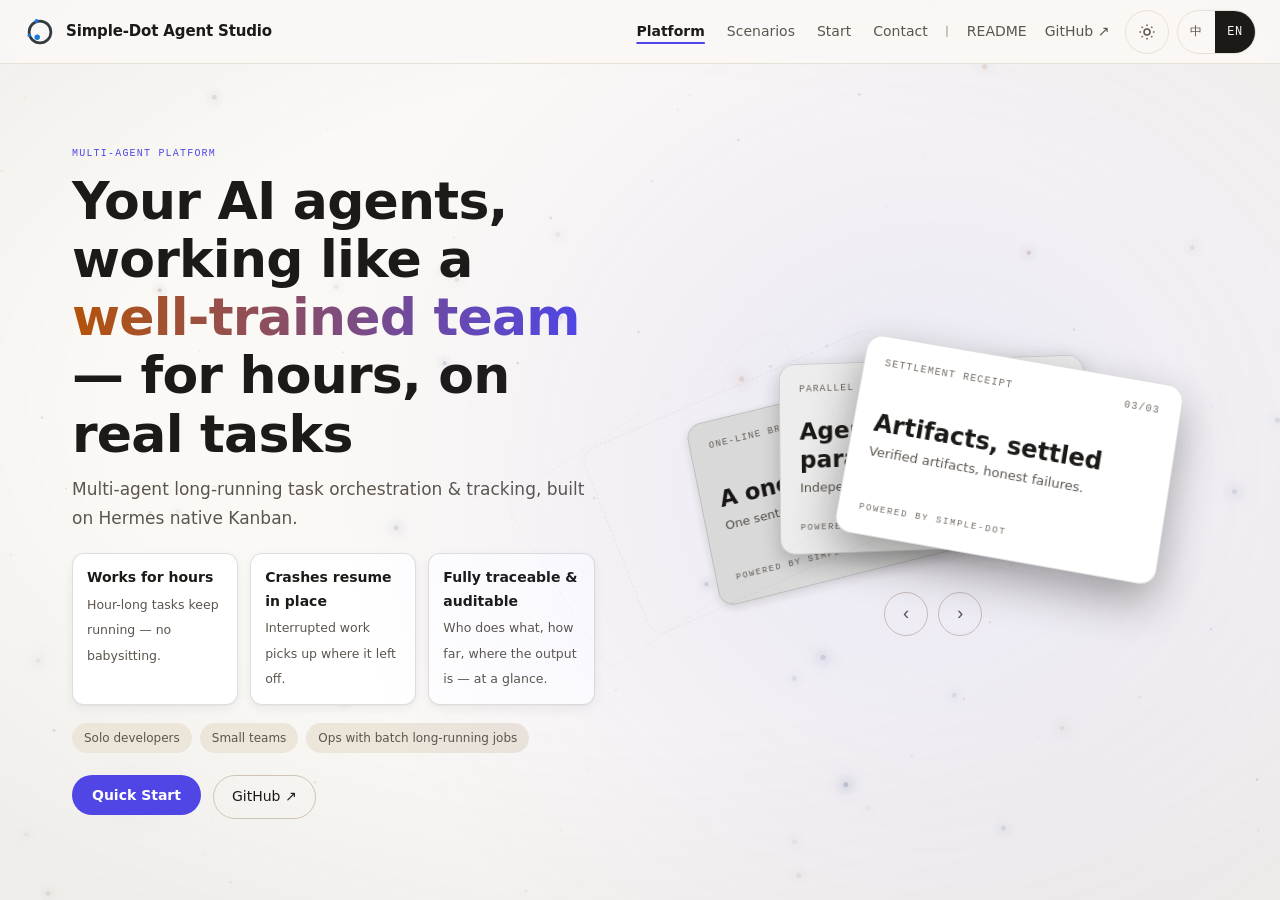
==== index.html @ ea6bb5a5 "Publish simpledot-website as GitHub Pages root: index.html + styles/ + scripts/ + assets/ + README.m" ====
<!DOCTYPE html>
<html lang="zh-CN" data-lang="zh">
<head>
<meta charset="UTF-8">
<meta name="viewport" content="width=device-width, initial-scale=1">
<title data-i18n="doc.title">Simple-Dot Agent Studio · 让多个 AI Agent 像团队一样替你干活</title>
<meta name="description" data-i18n-attr="content:doc.desc" content="Simple-Dot Agent Studio">
<link rel="icon" type="image/svg+xml" href="assets/favicon.svg">
<!-- CSS: 全部外联, 浏览器并行; tokens 必须最先 (:root 变量), 其余按 V7 合并序 (ARCH-V8 §2.2) -->
<link rel="stylesheet" href="styles/tokens.css">
<link rel="stylesheet" href="styles/shell.css">
<link rel="stylesheet" href="styles/screen.css">
<link rel="stylesheet" href="styles/screen-v7.css">
<link rel="stylesheet" href="styles/cardstack.css">
<link rel="stylesheet" href="styles/motion.css">
<!-- i18n boot: 首帧前定语言, 防闪烁 (机制继承 v1~v4)
     inline on purpose: 拆文件后此段仍内联, 防止 i18n 闪烁 (与合并纪律无关, 见 ARCH-V8 §2.1) -->
<script>
(function(){
  var l; try { l = localStorage.getItem('sas-lang'); } catch(e) {}
  if (l !== 'zh' && l !== 'en')
    l = (navigator.language || 'en').toLowerCase().indexOf('zh') === 0 ? 'zh' : 'en';
  var d = document.documentElement;
  d.setAttribute('lang', l === 'zh' ? 'zh-CN' : 'en');
  d.setAttribute('data-lang', l);
  if (l !== 'zh') d.classList.add('i18n-pending');
  d.classList.add('js'); // 脚本可用标记: canvas/控件仅在 JS 环境显示, 无 JS 走 noscript 静态图
})();
</script>
<!-- theme boot: 首帧前定主题, 防 FOUC; 优先级 sas-theme > 系统偏好 > 亮兜底 (UX-V4 §1.2 机制原样继承)
     inline on purpose: 同 i18n boot, 外联脚本在 HTML 解析后才执行会闪一帧 (ARCH-V8 §2.1) -->
<meta name="theme-color" content="#fbf9f6">
<script>
(function(){
  var t; try { t = localStorage.getItem('sas-theme'); } catch(e) {}
  if (t !== 'light' && t !== 'dark')
    t = (window.matchMedia && matchMedia('(prefers-color-scheme: dark)').matches) ? 'dark' : 'light';
  var d = document.documentElement;
  d.setAttribute('data-theme', t);
  var mc = document.querySelector('meta[name="theme-color"]');
  if (mc) mc.setAttribute('content', t === 'dark' ? '#0f0e10' : '#fbf9f6');
})();
</script>
<!-- JS: 全部 defer, 按文档序下载+执行 (ARCH-V8 §2.2)。
     SAS_V7 挂载在 shell 之后; shell 的 setSubState 通过 lazy getter 在调用时拉取,
     与 V7 merge 单 script 块行为等价 (决策 A-2) -->
<script defer src="scripts/i18n.js"></script>
<script defer src="scripts/i18n-en.js"></script>
<script defer src="scripts/carousel.js"></script>
<script defer src="scripts/inputs.js"></script>
<script defer src="scripts/shell.js"></script>
<script defer src="scripts/screen-v7.js"></script>
<script defer src="scripts/screen-v10.js"></script>
<script defer src="scripts/screen-v11.js"></script>
<script defer src="scripts/starfield.js"></script>
<script defer src="scripts/logo.js"></script>
</head>
<body>
<a class="skip-link" href="#main" data-i18n="a11y.skip">跳到主内容</a>
<!-- 星空氛围层: 单实例 canvas, 装饰, aria-hidden (UX-V5 §5; A1 零触碰) -->
<canvas id="starfield" aria-hidden="true"></canvas>
<!-- V5.1 vignette 暗角: z1 聚焦构图, 装饰 (UX-POLISH-V5.1 §2.4) -->
<div class="vignette" aria-hidden="true"></div>
<!-- ===== V6 header (V4式回收, UX-V6 §7): 品牌 + 4屏文字链 + README/GitHub + 主题 + 语言; C1 START 钮已删 ===== -->
<header class="site-header">
  <a class="shell-brand" href="#platform" aria-label="Simple-Dot Agent Studio">
    <canvas class="logo-mark" data-logo="light" data-size="32" aria-hidden="true"></canvas>
    <noscript><img width="32" height="32" alt="" aria-hidden="true" src="data:image/svg+xml,%3Csvg xmlns='http://www.w3.org/2000/svg' viewBox='0 0 16 16'%3E%3Ccircle cx='8' cy='8' r='5.4' fill='none' stroke='%23343A40' stroke-width='1.7'/%3E%3Ccircle cx='3.9' cy='3.9' r='1.35' fill='%231E90FF'/%3E%3Ccircle cx='4.0' cy='12.0' r='1.2' fill='%231E90FF'/%3E%3Ccircle cx='10.0' cy='10.0' r='1.8' fill='%231E90FF'/%3E%3C/svg%3E"></noscript>
    <span class="logo-word">Simple-Dot Agent Studio</span>
  </a>
  <div class="shell-spacer"></div>
  <nav class="nav-links" aria-label="屏导航" data-i18n-attr="aria-label:pill.aria">
    <a href="#platform" data-target="platform" class="is-active" aria-current="page" data-i18n="nav.screen.platform">平台能力</a>
    <a href="#scenarios" data-target="scenarios" data-i18n="nav.screen.scenarios">场景案例</a>
    <a href="#start" data-target="start" data-i18n="nav.screen.start">快速开始</a>
    <a href="#contact" data-target="contact" data-i18n="nav.screen.contact">联系我们</a>
  </nav>
  <span class="mtag" aria-hidden="true">│</span>
  <nav class="nav-ext" aria-label="外链">
    <a href="https://github.com/feigbar-beep/simpledot-agent-studio" rel="noopener" target="_blank">README</a>
    <a href="https://github.com/feigbar-beep/simpledot-agent-studio" rel="noopener" target="_blank">GitHub ↗</a>
  </nav>
  <div class="shell-actions">
    <button type="button" class="icon-btn theme-toggle" aria-pressed="false" data-i18n-attr="aria-label:theme.toggle" aria-label="切换主题">
      <svg class="ic-sun" aria-hidden="true" viewBox="0 0 24 24" fill="none" stroke="currentColor" stroke-width="2"><circle cx="12" cy="12" r="4"/><path d="M12 2v2M12 20v2M4.9 4.9l1.4 1.4M17.7 17.7l1.4 1.4M2 12h2M20 12h2M4.9 19.1l1.4-1.4M17.7 6.3l1.4-1.4"/></svg>
      <svg class="ic-moon" aria-hidden="true" viewBox="0 0 24 24" fill="none" stroke="currentColor" stroke-width="2"><path d="M21 12.8A9 9 0 1111.2 3a7 7 0 009.8 9.8z"/></svg>
    </button>
    <div class="lang-switch" role="group" data-i18n-attr="aria-label:lang.switch" aria-label="切换语言">
      <button type="button" data-lang-btn="zh" aria-checked="true">中</button>
      <button type="button" data-lang-btn="en" aria-checked="false">EN</button>
    </div>
  </div>
  <!-- 汉堡 (仅 <1024 可见, 44×44, V4 F8 焦点圈闭机制) -->
  <button type="button" class="hamburger" aria-expanded="false" aria-controls="mobileMenu" data-i18n-attr="aria-label:a11y.menu" aria-label="菜单">
    <svg aria-hidden="true" viewBox="0 0 24 24" fill="none" stroke="currentColor" stroke-width="1.5"><path d="M3 6h18M3 12h18M3 18h18"/></svg>
  </button>
</header>
<!-- 移动菜单遮罩 + 抽屉: 4屏链 + README/GitHub + 语言 + 主题 (UX-V6 §7.2; C6 移动胶囊行替代者) -->
<div class="menu-overlay" id="menuOverlay"></div>
<nav class="mobile-menu" id="mobileMenu" data-i18n-attr="aria-label:a11y.nav.mobile" aria-label="移动端导航">
  <a href="#platform" data-target="platform" class="is-active" aria-current="page" data-i18n="nav.screen.platform">平台能力</a>
  <a href="#scenarios" data-target="scenarios" data-i18n="nav.screen.scenarios">场景案例</a>
  <a href="#start" data-target="start" data-i18n="nav.screen.start">快速开始</a>
  <a href="#contact" data-target="contact" data-i18n="nav.screen.contact">联系我们</a>
  <a href="https://github.com/feigbar-beep/simpledot-agent-studio" rel="noopener" target="_blank">README</a>
  <a href="https://github.com/feigbar-beep/simpledot-agent-studio" rel="noopener" target="_blank">GitHub ↗</a>
  <div class="mm-row">
    <div class="lang-switch" role="group" data-i18n-attr="aria-label:lang.switch" aria-label="切换语言">
      <button type="button" data-lang-btn="zh" aria-checked="true">中</button>
      <button type="button" data-lang-btn="en" aria-checked="false">EN</button>
    </div>
  </div>
  <div class="mm-row">
    <button type="button" class="icon-btn theme-toggle" aria-pressed="false" data-i18n-attr="aria-label:theme.toggle" aria-label="切换主题">
      <svg class="ic-sun" aria-hidden="true" viewBox="0 0 24 24" fill="none" stroke="currentColor" stroke-width="2"><circle cx="12" cy="12" r="4"/><path d="M12 2v2M12 20v2M4.9 4.9l1.4 1.4M17.7 17.7l1.4 1.4M2 12h2M20 12h2M4.9 19.1l1.4-1.4M17.7 6.3l1.4-1.4"/></svg>
      <svg class="ic-moon" aria-hidden="true" viewBox="0 0 24 24" fill="none" stroke="currentColor" stroke-width="2"><path d="M21 12.8A9 9 0 1111.2 3a7 7 0 009.8 9.8z"/></svg>
    </button>
  </div>
</nav>
<main id="main" tabindex="-1" role="region" aria-roledescription="轮播" data-i18n-attr="aria-roledescription:carousel.roledescription">
<!-- ===== 屏 1 · 平台能力: 价值主张 + 任务卡堆主视觉 (UX-V5 §1.2/§4) ===== -->
<section class="screen screen--platform is-active" id="screen-platform" role="region" aria-roledescription="屏幕" aria-label="平台能力" data-i18n-attr="aria-roledescription:screen.roledescription,aria-label:nav.screen.platform">
  <div class="screen-inner">
    <div class="p-grid">
      <div class="p-copy">
        <div class="eyebrow" data-i18n="hero.eyebrow">多 Agent 协作平台 · Multi-agent platform</div>
        <h1 class="p-title"><span data-i18n="hero.t1">让多个 AI Agent 像一支</span> <span class="hl" data-i18n="hero.hl">训练有素的团队</span><span data-i18n="hero.t2">，长时间替你干活</span></h1>
        <p class="p-sub" data-i18n="hero.sub">基于 Hermes 原生 Kanban 的多 Agent 长时任务编排与追踪平台。</p>
        <div class="p-values">
          <div class="p-value"><b data-i18n="hero.v1">长时间替你干活</b><span data-i18n="hero.v1n">小时级任务持续运行，不用一直盯着。</span></div>
          <div class="p-value"><b data-i18n="hero.v2">跑挂了能续上</b><span data-i18n="hero.v2n">中断后原地恢复，不从头再来。</span></div>
          <div class="p-value"><b data-i18n="hero.v3">全程可追踪审计</b><span data-i18n="hero.v3n">谁在干、干到哪、产物在哪，一目了然。</span></div>
        </div>
        <div class="p-aud" aria-label="适合谁" data-i18n-attr="aria-label:a11y.audience">
          <span data-i18n="aud.p1">个人开发者</span>
          <span data-i18n="aud.p2">小团队</span>
          <span data-i18n="aud.p3">批量长任务的运营场景</span>
        </div>
        <div class="p-cta">
          <button type="button" class="btn-start" data-goto="start" data-i18n="hero.cta.start">快速开始</button>
          <a class="btn-ghost" href="https://github.com/feigbar-beep/simpledot-agent-studio" rel="noopener" target="_blank" data-i18n="hero.cta.github">GitHub ↗</a>
        </div>
      </div>
      <!-- 任务卡堆: 需求卡 → Agent 执行卡 → 产物卡 (Simple-Dot 自有隐喻, REQ-V5 §4) -->
      <div class="cardstack-wrap">
        <!-- V5.2 视差补偿外层 (§7): 屏移1.0/卡堆净0.55, 本层反向补偿0.45; .cardstack 本体零触碰 -->
        <div class="cardstack-parallax">
        <div class="cardstack" id="cardstack">
          <!-- V5.1 真3D 分层: .cardstack(rock) > .cardstack-3d(perspective) > .cardstack-tilt(rotateX8) > 卡 -->
          <div class="cardstack-3d"><div class="cardstack-tilt">
          <div class="card-ghost g1" aria-hidden="true"></div>
          <div class="card-ghost g2" aria-hidden="true"></div>
          <article class="tcard" data-card="1" data-slot="1">
            <div class="tc-face">
            <div class="tc-head"><span class="mtag" data-i18n="card1.tag">一句话需求</span><span class="mtag tc-seq" data-i18n="card1.seq">01/03</span></div>
            <div class="tc-title" data-i18n="card1.title">你提的活，一句话</div>
            <div class="tc-desc" data-i18n="card1.desc">派活只要一句人话，不用写工单。</div>
            <div class="tc-powered mtag mtag--powered">POWERED BY SIMPLE-DOT</div>
            </div>
          </article>
          <article class="tcard" data-card="2" data-slot="2">
            <div class="tc-face">
            <div class="tc-head"><span class="mtag" data-i18n="card2.tag">并行执行</span><span class="mtag tc-seq" data-i18n="card2.seq">02/03</span></div>
            <div class="tc-title" data-i18n="card2.title">Agent 团队并行干活</div>
            <div class="tc-desc" data-i18n="card2.desc">独立容器同时跑，进度实时回流。</div>
            <div class="tc-powered mtag mtag--powered">POWERED BY SIMPLE-DOT</div>
            </div>
          </article>
          <article class="tcard" data-card="3" data-slot="3">
            <div class="tc-face">
            <div class="tc-head"><span class="mtag" data-i18n="card3.tag">结算回执</span><span class="mtag tc-seq" data-i18n="card3.seq">03/03</span></div>
            <div class="tc-title" data-i18n="card3.title">产物 + 结算回执</div>
            <div class="tc-desc" data-i18n="card3.desc">三重校验只认真凭据，失败不装成功。</div>
            <div class="tc-powered mtag mtag--powered">POWERED BY SIMPLE-DOT</div>
            </div>
          </article>
          </div></div>
        </div>
        </div><!-- /.cardstack-parallax -->
        <div class="card-ctrl">
          <button type="button" id="cardPrev" data-i18n-attr="aria-label:card.prev" aria-label="上一张">‹</button>
          <button type="button" id="cardNext" data-i18n-attr="aria-label:card.next" aria-label="下一张">›</button>
        </div>
      </div>
    </div>
  </div>
</section>
<!-- ===== 屏 2 · 场景案例 (V7 左大卡 ↔ 右侧编号列表 换牌动效, REQ-V7 §3.3 / UX-V7 §1~§3)
   V7: 三张卡常驻 DOM 槽位轮换 (隐藏态走 visibility:hidden, 非 hidden 硬切);
   右栏 = nav + 3 button + rail-ind (滑动高亮条), aria-current 语义继承 V6 §3.1 D7 ===== -->
<section class="screen screen--scenarios" id="screen-scenarios" role="region" aria-roledescription="屏幕" aria-label="场景案例" data-i18n-attr="aria-roledescription:screen.roledescription,aria-label:nav.screen.scenarios" hidden>
  <div class="screen-inner">
    <div class="sc-chrome">
      <div class="eyebrow" data-i18n="sc.kicker">场景案例 / Scenarios</div>
      <h2 data-i18n="sc.title">你会用它做什么</h2>
    </div>

    <!-- V7 两栏布局: 左 sc-stack 牌堆 + 右 sc-rail 编号列表 -->
    <div class="sc-stage">
      <!-- 左栏: 牌堆 (顶卡 slot-a = 当前态, slot-b/c = 残影 aria-hidden) -->
      <div class="sc-stack" aria-live="off">
        <!-- 态 A · S1 过夜长任务 (初始顶卡 slot-a; V8 R3.4: 顶卡不写 aria-hidden) -->
        <div class="sc-card slot-a" id="sub-scenarios-0" data-substate="0">
          <div class="sc-name" data-i18n="s1.big">过夜长任务</div>
          <div class="sc-tags" aria-hidden="true"><span>OVERNIGHT JOBS</span><span>PARALLEL EXECUTION</span><span>AUTO SETTLEMENT</span></div>
          <p class="sc-story" data-i18n="s1.story">「下班前把整个 issue 列表交给 Agent，它在夜晚自动逐条处理，第二天早上你直接验收结果——跑完的、卡住的、跑挂的，全都摆在那里等你确认。」</p>
          <figure class="shot-frame sc-shot">
            <span class="shot-tag" data-i18n="s1.shot.tag">实图 / Screenshot</span>
            <div class="shot-body">
              <!-- V11: 原 SVG 假图整段替换为真实截图 (D 组 comment508__48, REQ-V11 §2.3 映射表; 单图图组不渲染 ctrl/pager = UX-V11 §3) -->
              <div class="shot-group" aria-roledescription="image carousel" data-i18n-attr="aria-label:shot.group.label" aria-label="功能截图图组">
                <a class="shot-zoom" href="assets/sc-overnight.webp" target="_blank" rel="noopener">
                  <img class="sc-shot" data-shot-idx="0" src="assets/sc-overnight.webp" data-i18n-attr="alt:s1.shot.alt" alt="夜间 issue 列表批处理完成记录截图（9/9 步、已结束）" loading="lazy" decoding="async" width="1500" height="884"/>
                  <span class="shot-zoom-hint" aria-hidden="true"><svg viewBox="0 0 16 16" fill="none" stroke="currentColor" stroke-width="1.5"><circle cx="7" cy="7" r="4.5"/><path d="M10.5 10.5 L14 14" stroke-linecap="round"/></svg></span>
                </a>
              </div>
            </div>
            <figcaption data-i18n="sc01.cap">夜间批处理记录：每条 issue 的处理步骤、完成时间与归档状态一目了然</figcaption>
          </figure>
        </div>
        <!-- 态 B · S2 多角色流水线 (残影卡 slot-b/c, 内容组与 slot-a 同构, V7 fix-up D-V7-P0-1) -->
        <div class="sc-card slot-b" id="sub-scenarios-1" data-substate="1" aria-hidden="true">
          <div class="sc-name" data-i18n="s2.big">多角色流水线</div>
          <div class="sc-tags" aria-hidden="true"><span>MULTI-ROLE</span><span>PIPELINE</span><span>STREAMING</span></div>
          <p class="sc-story" data-i18n="s2.story">「产品经理拆需求、工程师写码、测试验收，一条流水线自动流转，卡住会主动来问我，而不是瞎做。」</p>
          <figure class="shot-frame sc-shot">
            <span class="shot-tag" data-i18n="s2.shot.tag">实图 / Screenshot</span>
            <div class="shot-body">
              <!-- V11: 原 SVG 假图整段替换为 2 张真实截图 (A/B 组 comment367__42/43, REQ-V11 §2.3); 双图图组渲染 ctrl+pager, 结构对齐 S4 (UX-V11 §3) -->
              <div class="shot-group" aria-roledescription="image carousel" data-i18n-attr="aria-label:shot.group.label" aria-label="功能截图图组">
                <a class="shot-zoom" href="assets/sc-pipeline-1.webp" target="_blank" rel="noopener">
                  <img class="sc-shot" data-shot-idx="0" src="assets/sc-pipeline-1.webp" data-i18n-attr="alt:s2.shot1.alt" alt="执行员名册与能力标签截图" loading="lazy" decoding="async" width="1500" height="800"/>
                  <span class="shot-zoom-hint" aria-hidden="true"><svg viewBox="0 0 16 16" fill="none" stroke="currentColor" stroke-width="1.5"><circle cx="7" cy="7" r="4.5"/><path d="M10.5 10.5 L14 14" stroke-linecap="round"/></svg></span>
                </a>
                <a class="shot-zoom" href="assets/sc-pipeline-2.webp" target="_blank" rel="noopener" hidden>
                  <img class="sc-shot" data-shot-idx="1" src="assets/sc-pipeline-2.webp" data-i18n-attr="alt:s2.shot2.alt" alt="工作流任务计划弹窗截图" loading="lazy" decoding="async" width="1500" height="764"/>
                  <span class="shot-zoom-hint" aria-hidden="true"><svg viewBox="0 0 16 16" fill="none" stroke="currentColor" stroke-width="1.5"><circle cx="7" cy="7" r="4.5"/><path d="M10.5 10.5 L14 14" stroke-linecap="round"/></svg></span>
                </a>
              </div>
              <div class="shot-pager" aria-live="polite" aria-atomic="true" data-i18n-attr="aria-label:shot.pager.label" aria-label="图组当前张序 / 总张数">
                <span class="shot-pager-text"><span class="shot-pager-cur">1</span>/<span class="shot-pager-total">2</span></span>
                <span class="shot-pager-dots" aria-hidden="true"><span class="dot is-active"></span><span class="dot"></span></span>
              </div>
              <button type="button" class="shot-ctrl shot-ctrl-prev" data-i18n-attr="aria-label:shot.prev" aria-label="上一张" disabled aria-disabled="true"><svg viewBox="0 0 16 16" fill="none" stroke="currentColor" stroke-width="1.6" stroke-linecap="round" stroke-linejoin="round" aria-hidden="true"><path d="M10 3 L4 8 L10 13"/></svg></button>
              <button type="button" class="shot-ctrl shot-ctrl-next" data-i18n-attr="aria-label:shot.next" aria-label="下一张"><svg viewBox="0 0 16 16" fill="none" stroke="currentColor" stroke-width="1.6" stroke-linecap="round" stroke-linejoin="round" aria-hidden="true"><path d="M6 3 L12 8 L6 13"/></svg></button>
            </div>
            <figcaption data-i18n="sc02.cap">像聊天一样派发和追踪任务：流式回复 + 思考过程可见</figcaption>
          </figure>
        </div>
        <div class="sc-card slot-c" id="sub-scenarios-2" data-substate="2" aria-hidden="true">
          <div class="sc-name" data-i18n="s3.big">全程可追踪</div>
          <div class="sc-tags" aria-hidden="true"><span>FULL CHAIN</span><span>TRACEABILITY</span><span>AUDITABLE</span></div>
          <p class="sc-story" data-i18n="s3.story">「谁在干什么、干到哪一步、产物在哪，打开看板一目了然；出问题能回放每一步操作。」</p>
          <figure class="shot-frame sc-shot">
            <span class="shot-tag" data-i18n="s3.shot.tag">实图 / Screenshot</span>
            <div class="shot-body">
              <!-- V10 R3.1: 本卡换为真实截图 (单图图组); V11: 加灯箱锚点包裹, alt/caption 按 R-M2 人工复核结论改写; 资源沿用 V10 同档文件 (UX-V11 §8 允许沿用, 对比见 IMPL-V11) -->
              <div class="shot-group" aria-roledescription="image carousel" data-i18n-attr="aria-label:shot.group.label" aria-label="功能截图图组">
                <a class="shot-zoom" href="assets/sc-traceable.webp" target="_blank" rel="noopener">
                  <img class="sc-shot" data-shot-idx="0" src="assets/sc-traceable.webp" data-i18n-attr="alt:s3.shot.alt" alt="任务计划与执行步骤面板截图" loading="lazy" decoding="async" width="1000" height="1040"/>
                  <span class="shot-zoom-hint" aria-hidden="true"><svg viewBox="0 0 16 16" fill="none" stroke="currentColor" stroke-width="1.5"><circle cx="7" cy="7" r="4.5"/><path d="M10.5 10.5 L14 14" stroke-linecap="round"/></svg></span>
                </a>
              </div>
            </div>
            <figcaption data-i18n="sc03.cap">任务计划与执行步骤全程可溯：计划、进度、归档逐条留痕（真实截图）</figcaption>
          </figure>
        </div>
        <!-- 态 D · S4 完全兼容优秀开源项目 (V10 R2 新增; 首屏 slot-d 待浮现层, rail 04 后升顶卡 slot-a;
             双真实截图 + 版权原始 GitHub 链接红线 = REQ-V10 §3.2, 两链接 href+caption 各 ≥2 命中不可删) -->
        <div class="sc-card slot-d" id="sub-scenarios-3" data-substate="3" aria-hidden="true">
          <div class="sc-name" data-i18n="s4.big">完全兼容优秀开源项目</div>
          <div class="sc-tags" aria-hidden="true"><span>OPEN-SOURCE</span><span>COMPATIBLE</span><span>PROTOCOL LAYER</span></div>
          <p class="sc-story" data-i18n="s4.story">「直接对接开源生态——任务、产物与执行记录按协议层互通，不用为了接入既有开源工具重新造一遍轮子。」</p>
          <figure class="shot-frame sc-shot">
            <span class="shot-tag" data-i18n="s4.shot.tag">实图 / Screenshot</span>
            <div class="shot-body">
              <div class="shot-group" aria-roledescription="image carousel" data-i18n-attr="aria-label:shot.group.label" aria-label="功能截图图组">
                <a class="shot-zoom" href="assets/sc-oss-pixel-agents.webp" target="_blank" rel="noopener">
                  <img class="sc-shot" data-shot-idx="0" src="assets/sc-oss-pixel-agents.webp" data-i18n-attr="alt:s4.oss1.alt" alt="pixel-agents 多 Agent 任务看板截图" loading="lazy" decoding="async" width="1500" height="792"/>
                  <span class="shot-zoom-hint" aria-hidden="true"><svg viewBox="0 0 16 16" fill="none" stroke="currentColor" stroke-width="1.5"><circle cx="7" cy="7" r="4.5"/><path d="M10.5 10.5 L14 14" stroke-linecap="round"/></svg></span>
                </a>
                <a class="shot-zoom" href="assets/sc-oss-hermes-webui.webp" target="_blank" rel="noopener" hidden>
                  <img class="sc-shot" data-shot-idx="1" src="assets/sc-oss-hermes-webui.webp" data-i18n-attr="alt:s4.oss2.alt" alt="hermes-webui 任务派发与追踪界面截图" loading="lazy" decoding="async" width="1500" height="796"/>
                  <span class="shot-zoom-hint" aria-hidden="true"><svg viewBox="0 0 16 16" fill="none" stroke="currentColor" stroke-width="1.5"><circle cx="7" cy="7" r="4.5"/><path d="M10.5 10.5 L14 14" stroke-linecap="round"/></svg></span>
                </a>
              </div>
              <div class="shot-pager" aria-live="polite" aria-atomic="true" data-i18n-attr="aria-label:shot.pager.label" aria-label="图组当前张序 / 总张数">
                <span class="shot-pager-text"><span class="shot-pager-cur">1</span>/<span class="shot-pager-total">2</span></span>
                <span class="shot-pager-dots" aria-hidden="true"><span class="dot is-active"></span><span class="dot"></span></span>
              </div>
              <button type="button" class="shot-ctrl shot-ctrl-prev" data-i18n-attr="aria-label:shot.prev" aria-label="上一张" disabled aria-disabled="true"><svg viewBox="0 0 16 16" fill="none" stroke="currentColor" stroke-width="1.6" stroke-linecap="round" stroke-linejoin="round" aria-hidden="true"><path d="M10 3 L4 8 L10 13"/></svg></button>
              <button type="button" class="shot-ctrl shot-ctrl-next" data-i18n-attr="aria-label:shot.next" aria-label="下一张"><svg viewBox="0 0 16 16" fill="none" stroke="currentColor" stroke-width="1.6" stroke-linecap="round" stroke-linejoin="round" aria-hidden="true"><path d="M6 3 L12 8 L6 13"/></svg></button>
            </div>
            <figcaption class="sc-cap" data-i18n="s4.cap">开源项目双向打通：任务与资产流即接即用（图示为两个开源项目的集成实录）</figcaption>
            <p class="shot-credit" data-shot-credit-for="0">
              <span data-i18n="s4.oss1.credit.prefix">截图来源 / Source:</span>
              <span class="shot-credit-name">pixel-agents</span><span class="shot-credit-sep"> · </span><a href="https://github.com/pixel-agents-hq/pixel-agents" rel="noopener" target="_blank" data-i18n="s4.oss1.credit.link">github.com/pixel-agents-hq/pixel-agents</a>
            </p>
            <p class="shot-credit" data-shot-credit-for="1" hidden>
              <span data-i18n="s4.oss2.credit.prefix">截图来源 / Source:</span>
              <span class="shot-credit-name">hermes-webui</span><span class="shot-credit-sep"> · </span><a href="https://github.com/nesquena/hermes-webui" rel="noopener" target="_blank" data-i18n="s4.oss2.credit.link">github.com/nesquena/hermes-webui</a>
            </p>
          </figure>
        </div>
      </div>
      <!-- 右栏: 编号选择列表 (nav + 4 button + rail-ind; V10 加 04 = REQ-V10 R2.1) -->
      <nav class="sc-rail no-anim" data-i18n-attr="aria-label:a11y.subnav.sc" aria-label="场景案例子导航">
        <span class="rail-ind" aria-hidden="true"></span>
        <button type="button" data-sub="0" data-i18n-attr="aria-label:s1.rail.label" aria-label="01 过夜长任务" aria-current="true"><span class="rail-no" aria-hidden="true">01</span><span data-i18n="stab.s1">过夜长任务</span><svg class="rail-star" viewBox="0 0 12 12" fill="currentColor" aria-hidden="true"><path d="M6 1.2 L7 4.5 L10.3 5 L7.6 6.9 L8.4 10.3 L6 8.2 L3.6 10.3 L4.4 6.9 L1.7 5 L5 4.5 Z"/><circle cx="9.5" cy="2.5" r="0.7"/></svg></button>
        <button type="button" data-sub="1" data-i18n-attr="aria-label:s2.rail.label" aria-label="02 多角色流水线" aria-current="false"><span class="rail-no" aria-hidden="true">02</span><span data-i18n="stab.s2">多角色流水线</span><svg class="rail-star" viewBox="0 0 12 12" fill="currentColor" aria-hidden="true"><path d="M6 1.2 L7 4.5 L10.3 5 L7.6 6.9 L8.4 10.3 L6 8.2 L3.6 10.3 L4.4 6.9 L1.7 5 L5 4.5 Z"/><circle cx="9.5" cy="2.5" r="0.7"/></svg></button>
        <button type="button" data-sub="2" data-i18n-attr="aria-label:s3.rail.label" aria-label="03 全程可追踪" aria-current="false"><span class="rail-no" aria-hidden="true">03</span><span data-i18n="stab.s3">全程可追踪</span><svg class="rail-star" viewBox="0 0 12 12" fill="currentColor" aria-hidden="true"><path d="M6 1.2 L7 4.5 L10.3 5 L7.6 6.9 L8.4 10.3 L6 8.2 L3.6 10.3 L4.4 6.9 L1.7 5 L5 4.5 Z"/><circle cx="9.5" cy="2.5" r="0.7"/></svg></button>
        <button type="button" data-sub="3" aria-current="false" data-i18n-attr="aria-label:s4.rail.label" aria-label="04 开源兼容"><span class="rail-no" aria-hidden="true">04</span><span data-i18n="stab.s4">开源兼容</span><svg class="rail-star" viewBox="0 0 12 12" fill="currentColor" aria-hidden="true"><path d="M6 1.2 L7 4.5 L10.3 5 L7.6 6.9 L8.4 10.3 L6 8.2 L3.6 10.3 L4.4 6.9 L1.7 5 L5 4.5 Z"/><circle cx="9.5" cy="2.5" r="0.7"/></svg></button>
      </nav>
    </div>
  </div>
</section>
<!-- ===== 屏 3 · 快速开始 (V6 三态, REQ-V6 §4.4): 态A 部署 / 态B 上手 / 态C 边界与FAQ+footer带
   命令逐字符一致纪律不变 (AC-V6-06); C2 技术折叠区/C4 双列清单/C5 FAQ q2q4 已删; Q-13 → §7 一行带 ===== -->
<section class="screen screen--start" id="screen-start" role="region" aria-roledescription="屏幕" aria-label="快速开始" data-i18n-attr="aria-roledescription:screen.roledescription,aria-label:nav.screen.start" hidden>
  <div class="screen-inner">
    <div class="sc-chrome">
      <div class="eyebrow" data-i18n="qs.kicker">快速开始 / Quick Start</div>
      <h2 data-i18n="qs.title">快速开始</h2>
      <nav class="subnav no-anim" data-i18n-attr="aria-label:a11y.subnav.st" aria-label="快速开始子导航">
        <div class="pill-track">
          <span class="pill-ind" aria-hidden="true"></span>
          <button type="button" aria-current="true" data-sub="0" data-i18n="stab.deploy">部署</button>
          <button type="button" aria-current="false" data-sub="1" data-i18n="stab.onb">上手</button>
          <button type="button" aria-current="false" data-sub="2" data-i18n="stab.bound">边界</button>
        </div>
      </nav>
    </div>

    <!-- 态 A · 部署: 前置条件 (桌面表 / 375 芯片行 D10) + ①~④ 命令组 -->
    <div class="substate" id="sub-start-0" data-substate="0">
      <div class="scroll-x pre-table">
        <table class="matrix">
          <thead><tr><th data-i18n="qs.pre.h1">项目</th><th data-i18n="qs.pre.h2">要求</th><th data-i18n="qs.pre.h3">自检命令</th></tr></thead>
          <tbody>
            <tr><td class="mono">Docker</td><td data-i18n="qs.pre.r1r">v20+ 且当前用户可执行</td><td><code>docker ps</code></td></tr>
            <tr><td data-i18n="qs.pre.r2">compose 插件</td><td data-i18n="qs.pre.r2r">docker compose v2</td><td><code>docker compose version</code></td></tr>
            <tr><td data-i18n="qs.pre.r3">模型端点</td><td data-i18n="qs.pre.r3r">OpenAI 兼容 API，已在 Hermes 配好</td><td><code>curl &lt;base_url&gt;/models</code></td></tr>
          </tbody>
        </table>
      </div>
      <div class="pre-chips" aria-label="前置条件" data-i18n-attr="aria-label:qs.pre.h1">
        <span class="chip">Docker v20+</span><span class="chip" data-i18n="qs.pre.r2">compose 插件</span><span class="chip" data-i18n="qs.pre.r3">模型端点</span>
      </div>
      <div class="st-step">
        <h3>① <span data-i18n="qs.step1">拿代码</span></h3>
        <div class="code-block"><button class="copy-btn" aria-label="复制" data-i18n-attr="aria-label:a11y.copy"><svg aria-hidden="true" class="ic-copy" viewBox="0 0 24 24" fill="none" stroke="currentColor" stroke-width="1.5"><rect x="9" y="9" width="12" height="12" rx="2"/><path d="M5 15V5a2 2 0 012-2h10"/></svg><svg aria-hidden="true" class="ic-check" viewBox="0 0 24 24" fill="none" stroke="currentColor" stroke-width="2"><path d="M20 6L9 17l-5-5"/></svg></button><pre><code>git clone https://github.com/feigbar-beep/simpledot-agent-studio &amp;&amp; cd &lt;repo&gt;</code></pre></div>
      </div>
      <div class="st-step">
        <h3>② <span data-i18n="qs.step2">填配置（只填带 ★ 的一项即可跑）</span></h3>
        <div class="code-block"><button class="copy-btn" aria-label="复制" data-i18n-attr="aria-label:a11y.copy"><svg aria-hidden="true" class="ic-copy" viewBox="0 0 24 24" fill="none" stroke="currentColor" stroke-width="1.5"><rect x="9" y="9" width="12" height="12" rx="2"/><path d="M5 15V5a2 2 0 012-2h10"/></svg><svg aria-hidden="true" class="ic-check" viewBox="0 0 24 24" fill="none" stroke="currentColor" stroke-width="2"><path d="M20 6L9 17l-5-5"/></svg></button><pre><code>cp .env.example .env &amp;&amp; vi .env</code></pre></div>
        <div class="warn" data-i18n="qs.step2w">★ API_SERVER_KEY（生成：openssl rand -hex 32）</div>
      </div>
      <div class="st-step">
        <h3>③ <span data-i18n="qs.step3">一键部署</span></h3>
        <div class="code-block"><button class="copy-btn" aria-label="复制" data-i18n-attr="aria-label:a11y.copy"><svg aria-hidden="true" class="ic-copy" viewBox="0 0 24 24" fill="none" stroke="currentColor" stroke-width="1.5"><rect x="9" y="9" width="12" height="12" rx="2"/><path d="M5 15V5a2 2 0 012-2h10"/></svg><svg aria-hidden="true" class="ic-check" viewBox="0 0 24 24" fill="none" stroke="currentColor" stroke-width="2"><path d="M20 6L9 17l-5-5"/></svg></button><pre><code>./deploy/install.sh</code></pre></div>
      </div>
      <div class="st-step">
        <h3>④ <span data-i18n="qs.step4">验证并打开控制台</span></h3>
        <div class="code-block"><button class="copy-btn" aria-label="复制" data-i18n-attr="aria-label:a11y.copy"><svg aria-hidden="true" class="ic-copy" viewBox="0 0 24 24" fill="none" stroke="currentColor" stroke-width="1.5"><rect x="9" y="9" width="12" height="12" rx="2"/><path d="M5 15V5a2 2 0 012-2h10"/></svg><svg aria-hidden="true" class="ic-check" viewBox="0 0 24 24" fill="none" stroke="currentColor" stroke-width="2"><path d="M20 6L9 17l-5-5"/></svg></button><pre><code>./deploy/verify.sh
open http://&lt;host&gt;:8700</code></pre></div>
      </div>
    </div>

    <!-- 态 B · 上手: worker 四步 + 2 callout + DEPLOY 一行 (Q-6 压缩Z) -->
    <div class="substate" id="sub-start-1" data-substate="1" hidden>
      <h3 class="st-h3" data-i18n="qs.worker.title">加第一个 worker（控制台操作，无需命令行）</h3>
      <ol class="qs-ol">
        <li data-i18n="qs.worker.s1">打开控制台 → Worker 管理 → 添加 worker</li>
        <li data-i18n="qs.worker.s2">填 profile 名（如 coder）与 gateway 地址；模型字段只是请求别名，真实模型由 worker 自己的 Hermes 配置决定</li>
        <li data-i18n="qs.worker.s3">控制台生成 worker compose 片段 → 按提示在目标机器起容器</li>
        <li data-i18n="qs.worker.s4">保存后 main 即可向该 profile 下发任务</li>
      </ol>
      <div class="callout" data-i18n="qs.callout.root">worker 容器必须设环境变量 HERMES_WRITE_SAFE_ROOT=/share_workspace，否则写不了共享卷。</div>
      <div class="callout" data-i18n="qs.callout.model">模型 / 端点是 Hermes 自身的配置，本平台不代管——改模型只改 worker 自己，注册表一字不动。</div>
      <p class="mt10 txt-sm" data-i18n="qs.trouble.link">完整故障排查见部署文档 <a href="https://github.com/feigbar-beep/simpledot-agent-studio" rel="noopener" target="_blank">DEPLOY ↗</a></p>
    </div>

    <!-- 态 C · 边界与 FAQ: 金句 → 注 → webui 单链 → FAQ×2 互斥 → 数据安全小字 → footer 一行带 (D3 阅读序) -->
    <div class="substate substate--end" id="sub-start-2" data-substate="2" hidden>
      <h3 class="st-h3" data-i18n="bd.title">各管一段，互不越界</h3>
      <div class="bd-quote">「<span data-i18n="bd.quote">这里管工作流，那里管 Agent。</span>」</div>
      <p class="mt6 txt-sm muted" data-i18n="bd.quote.sub">想让 Agent 本身更强，去配 Hermes；想让它们协同干活可管理，用我们。</p>
      <p class="mt10"><a href="https://github.com/nesquena/hermes-webui" rel="noopener" target="_blank" data-i18n="bd.link.webui">hermes-webui ↗</a></p>
      <div id="faq">
        <div class="accordion" data-exclusive="1"><button class="acc-btn" aria-expanded="false"><span data-i18n="faq.q1">和 hermes-webui 有什么区别？</span><svg aria-hidden="true" class="chev" width="18" height="18" viewBox="0 0 24 24" fill="none" stroke="currentColor" stroke-width="2"><path d="M6 9l6 6 6-6"/></svg></button><div class="acc-body"><div class="acc-inner"><div data-i18n="faq.a1">本平台是为「任务编排」服务的轻量界面（看板 + 对话入口 + 执行员注册），不是 Hermes 的通用 Web 前端。需要更完善的 WebUI 请用 hermes-webui。</div></div></div></div>
        <div class="accordion" data-exclusive="1"><button class="acc-btn" aria-expanded="false"><span data-i18n="faq.q3">任务跑挂了怎么办？</span><svg aria-hidden="true" class="chev" width="18" height="18" viewBox="0 0 24 24" fill="none" stroke="currentColor" stroke-width="2"><path d="M6 9l6 6 6-6"/></svg></button><div class="acc-body"><div class="acc-inner"><div data-i18n="faq.a3">会话存档独立于进程存活，执行容器崩溃后可凭存档同会话恢复；失败只标记阻塞、绝不误判成功，重派是主控（main）的显式决策。</div></div></div></div>
      </div>
      <p class="mt10 txt-sm muted" data-i18n="faq.data">全本地部署：看板、会话、产物都在你自己的 ./data/ 目录，整目录拷走即可迁移。</p>
      <!-- V9: footer (+ft-icp, 元素 6) 已迁至末屏 contact 内, 归入 .screen fixed 体系 (#6 冻结对象经 V9 issue#8 决议变更) -->
    </div>
  </div>
</section>
<!-- ===== 屏 4 · 联系我们 (V8 新增, UX-V8 §3.1 / ARCH-V8 §4.3): 单列居中「一语一通道」
   EN 模式渲染邮箱块 / ZH 模式渲染二维码块, 互斥由 html[data-lang] 纯 CSS 分流 (零 JS) ===== -->
<section class="screen screen--contact" id="screen-contact" role="region"
         aria-roledescription="屏幕" aria-label="联系我们"
         data-i18n-attr="aria-roledescription:screen.roledescription,aria-label:nav.screen.contact"
         hidden>
  <div class="screen-inner">
    <div class="sc-chrome">
      <div class="eyebrow" data-i18n="ct.kicker">联系我们</div>
      <h2 data-i18n="ct.title">跟我们聊聊</h2>
      <p class="lead" data-i18n="ct.lead">产品、部署或合作相关问题，直接联系团队。</p>
    </div>

    <!-- 邮箱块: EN 模式显示, ZH 模式 display:none (CSS 互斥); href = 地址唯一真相, 文本由 shell.js boot 注水 -->
    <div class="ct-block ct-block--mail">
      <span class="ct-label" data-i18n="ct.mail.label">邮箱</span>
      <a class="ct-mail" href="mailto:barlcky@gmail.com"><!-- 可见文本由 shell.js boot injectMailText() 从 href 注水; 地址唯一真相 = 上一行 href (UX-V8 D4, AC-B05 grep 命中=1) --></a>
      <p class="ct-micro" data-i18n="ct.mail.hint">写信给我们，描述越具体，回复越准确。</p>
    </div>

    <!-- 二维码块: ZH 模式显示, EN 模式 display:none; 资产为 contact-wecom-qr.jpeg -->
    <div class="ct-block ct-block--qr">
      <span class="ct-label" data-i18n="ct.qr.label">企业微信</span>
      <figure class="ct-qr-frame">
        <img class="ct-qr" src="assets/contact-wecom-qr.jpeg" width="208" height="208"
             data-i18n-attr="alt:ct.qr.alt" alt="简单点儿Agent协作平台企业微信二维码">
        <figcaption class="ct-caption" data-i18n="ct.qr.caption">简单点儿Agent协作平台</figcaption>
      </figure>
      <p class="ct-micro" data-i18n="ct.qr.hint">微信扫一扫，添加企业微信</p>
    </div>
    <footer class="ft-strip">
      <span class="ft-copy">© 2026 Simple-Dot Agent Studio</span>
      <span class="ft-priv" data-i18n="ft.privacy">本站仅在 localStorage 保存你的语言与主题偏好，不使用 cookie、不追踪。</span>
      <span class="ft-icp">沪ICP备17027014号-1</span>
      <a href="https://github.com/feigbar-beep/simpledot-agent-studio" rel="noopener" target="_blank">README</a>
      <a href="https://github.com/feigbar-beep/simpledot-agent-studio" rel="noopener" target="_blank">design.md</a>
      <a href="https://github.com/feigbar-beep/simpledot-agent-studio" rel="noopener" target="_blank">GitHub ↗</a>
    </footer>
  </div>
</section>
</main>
<!-- V11 灯箱 (UX-V11 §2.1): 单例, 不挂任何 .screen 内; 无 JS 时整块隐藏, 降级 = <a> 直达原图 (AC-C05) -->
<div class="lb" id="lightbox" role="dialog" aria-modal="true" hidden
     aria-roledescription="图片查看" aria-label="截图查看器"
     data-i18n-attr="aria-roledescription:lb.roledescription,aria-label:lb.label">
  <div class="lb-backdrop" data-lb-close></div>
  <div class="lb-panel">
    <button type="button" class="lb-close" data-i18n-attr="aria-label:lb.close" aria-label="关闭">
      <svg viewBox="0 0 16 16" fill="none" stroke="currentColor" stroke-width="1.6" stroke-linecap="round" aria-hidden="true"><path d="M4 4 L12 12 M12 4 L4 12"/></svg>
    </button>
    <img class="lb-img" alt=""/><!-- V11 CR-3: 省略空 src (空串按文档基址解析出无意义自请求); boot 后由 open() 注入, close() 移除 -->
    <p class="lb-caption"></p>
    <a class="lb-opennew" href="#" target="_blank" rel="noopener" data-i18n="lb.opennew">在新窗口打开原图</a>
  </div>
</div>
<!-- aria-live 播报区 (UX-V5 §6.3, 视觉隐藏; V6 扩展播「屏名 · 态名」) -->
<div class="live-region sr-only" aria-live="polite" id="liveRegion"></div>
</body>
</html>
---- styles/tokens.css ----
/* ===== V5 tokens: V4 全量继承 (值逐字节未动) + V5 新增 14 token 双档 (UX-V5 §2) =====
   对比度均经 WCAG 2.1 实算 (UX-V5 §2.2, 脚本存档可复跑); 裸色纪律: 全部色值集中在本片,
   03~06 样式片只允许 var() 引用 (grep hex 审计口径见 IMPL-NOTES-V5 §4) */
:root{
  --bg-page:#fbf9f6;
  --bg-warm:#f4efe8;
  --bg-hero-grad:linear-gradient(165deg,#fdfcfa 0%,#f3eee6 55%,#ece9f7 100%);
  --bg-dark:#211d19;
  --bg-dark-2:#2b2621;
  --bg-code:#262019;
  --text-primary:#1c1a17;
  --text-secondary:#5c554d;
  --text-tertiary:#746c64;   /* P1-AA 修复: 亮档由 #8a8177(3.35:1 on warm) 同色相加深, 实算 4.51~4.91:1 */
  --text-inverse:#f5f1ea;
  --text-inverse-muted:#c9c0b4;
  --accent:#4f46e5;
  --accent-hover:#4338ca;
  --accent-soft:#eef0fd;
  --accent-on-dark:#a5b4fc;
  --accent-warm:#b45309;
  --border:#e7e0d6;
  --border-strong:#cfc4b4;
  --border-dark:#3a332c;
  --success:#15803d;
  --success-tint:#e7f3ea;
  --warning:#92400e;
  --warning-tint:#fdf2e3;
  --danger:#b91c1c;
  --danger-tint:#fdeaea;
  /* ---- v3 品牌色 (仅 LOGO 图形与 favicon 使用, BRAND-V3 实算) ---- */
  --brand-blue:#1E90FF;
  --brand-dot:#1878D8;
  --brand-dot-dark:#4DABF7;
  --brand-ring:#343A40;
  --brand-ring-dark:#8A93A0;
  --code-text:#e8e2d8;
  --code-accent:#d97706;
  --code-comment:#9a8f80;
  /* RV6-P2-3: copy-btn 裸色提 token — 代码块两主题恒深, 定义于 :root 且暗档块不覆盖 */
  --copy-btn-border:rgba(255,255,255,.15);
  --copy-btn-bg:rgba(255,255,255,.06);
  --copy-btn-border-hover:rgba(255,255,255,.35);
  --radius-sm:8px;
  --radius-md:12px;
  --radius-lg:16px;
  --radius-xl:24px;
  --radius-pill:999px;
  --shadow-soft:0 1px 2px rgba(28,26,23,.04),0 4px 12px rgba(28,26,23,.06);
  --shadow-lift:0 2px 4px rgba(28,26,23,.05),0 12px 32px rgba(28,26,23,.10);
  --shadow-glow:0 8px 40px rgba(79,70,229,.12);
  --font-sans:system-ui,-apple-system,"Segoe UI",Roboto,"PingFang SC","Hiragino Sans GB","Microsoft YaHei","Noto Sans CJK SC",sans-serif;
  --font-mono:ui-monospace,SFMono-Regular,"SF Mono",Menlo,Consolas,"Liberation Mono","Courier New",monospace;
  /* ---- v4 语义 token (UX-V4 §2.3 亮档值, 原样继承) ---- */
  --surface-card:#ffffff;
  --on-accent:#ffffff;
  --header-glass:rgba(251,249,246,.9);
  --border-glass:rgba(245,241,234,.42);
  --badge-neutral-bg:#ece5da;
  --success-strong:#166534;
  --ok-icon:#4ade80;
  --callout-fg:#92400e;   /* P1-AA 修复: 亮档 .warn 由 #f5c583(1.41:1) 换 warning 深值, 实算 6.20~6.75:1 */
  --shot-grad:linear-gradient(150deg,#f6f1e9 0%,#efe9e0 100%);
  --shot-grad-band:linear-gradient(150deg,#2b2621 0%,#332c25 100%); /* 深色带专用, 两主题恒深 */
  --shot-dot:#d8ccbb;
  --shot-icon:#b9ac9b;
  --shot-label:#6f6659;
  --shot-caption-bg:rgba(255,255,255,.5);
  --glow-accent:rgba(79,70,229,.14);
  /* ---- V5 新增 14 token (UX-V5 §2.2 实算表, 亮档) ---- */
  --shell-h:64px;                                   /* 壳条高 = V6 header 实占高: 64 桌面 / 56 <1024 (移动 104 档随 C6 废除) */
  --shell-glass:rgba(251,249,246,.86);              /* 壳条毛玻璃底 */
  --pill-track:rgba(28,26,23,.06);                  /* 胶囊导航轨道底 */
  --pill-active-bg:#1c1a17;                         /* 当前项指示胶囊底 */
  --pill-active-fg:#fbf9f6;                         /* 当前项文字 16.52:1 PASS */
  --pill-idle-fg:#5c554d;                           /* 非当前项文字 6.20:1 PASS */
  --pill-idle-fg-hover:#1c1a17;                     /* hover 文字 14.97:1 PASS */
  --card-edge:rgba(28,26,23,.14);                   /* 卡面环境光描边 (装饰豁免 UX-V5 §2.3) */
  --card-ghost-edge:rgba(28,26,23,.10);             /* 虚线残影 (装饰豁免) */
  --star-1:110,122,150;                             /* 亮档主星点 slate (峰值 α .16, 星上正文 13.75:1) */
  --star-2:180,83,9;                                /* 亮档点缀星 warm (峰值 α .10, 星上正文 14.46:1) */
  --screen-bg-translucent:rgba(244,239,232,.88);    /* [V6 deprecated] 旧屏2/3满屏阅读底 (星空遮挡元凶, ST2-a 删除引用); token 定义保留, 新结构零引用 */
  --scrim-band:rgba(251,249,246,.55);               /* V6 局部底带 (UX-V6 §6 ST2-b/§9): 只垫内容列, 四周星空直出; 星峰最坏点正文 15.24:1 PASS */
  --menu-veil:rgba(28,26,23,.30);                   /* V6 移动菜单遮罩底 (header 汉堡焦点圈闭配套) */
  --font-display:system-ui,-apple-system,"Segoe UI",Roboto,"PingFang SC","Hiragino Sans GB","Microsoft YaHei","Noto Sans CJK SC",sans-serif; /* 展示角色=无衬线同栈 (UX-V5 §10, 衬线有意空置) */
  --stagger:40ms;                                   /* 屏切换交错级差 (n>5 屏兜底 32ms) */
  /* ---- V5.1 光与纵深 7 token 双档 (UX-POLISH-V5.1 §6, WCAG 实算全 PASS) ---- */
  --vignette:radial-gradient(ellipse 75% 65% at 50% 45%, transparent 55%, rgba(28,26,23,.05) 100%);
  /* V5.4 阴影加浓 (TEST-V5.3: '卡堆扁平阴影淡'): 三档 α .05/.09/.16 → .14/.24/.38, 模糊同步加大 */
  --card-shadow-1:0 3px 10px rgba(28,26,23,.14);    /* 后卡 */
  --card-shadow-2:0 8px 20px rgba(28,26,23,.24);    /* 中卡 */
  --card-shadow-3:0 18px 44px rgba(28,26,23,.38);   /* 顶卡 */
  --card-shadow-lift:0 26px 56px rgba(28,26,23,.30);  /* hover 抬升态: 影扩散 56px 且 α 略降 (§3.4) */
  --card-rim:inset 0 1px 0 rgba(255,255,255,.9);    /* 亮档=纸面受光顶缘高光, 无外发光 */
  --card-ambient:rgba(28,26,23,.10);                /* 主卡地影 (暖) */
  --star-glow-1:110,122,150;                        /* 亮星晕色 = star-1 同值 */
  --star-glow-2:110,122,150;                        /* V5.4 明星外晕扩散色 (slate) */
  --stack-glow:rgba(79,70,229,.07);                 /* V5.4 卡堆后环境辉光 (亮档保守, 投影塑形哲学) */
  /* ---- V7 屏2 新增 3 token (UX-V7 §7.1; 走 token 双档, 散裸色=0) ---- */
  --sc-border-grad:linear-gradient(115deg,#b8506c 0%,#9c6212 48%,#2e7fa6 100%); /* 大卡 2px 渐变描边 (粉→黄→青, 亮档压深档) */
  --sc-tilt:-2.5deg;                                 /* 屏2 面板倾角 (<768 覆盖 -1.5deg) */
  --rail-y:0px;                                      /* 右栏高亮条 translateY 偏移 (JS 写, 600ms 缓动) */
}
/* ===== V5 暗档覆盖 (UX-V4 §2.2 继承 + UX-V5 §2.2 新增暗值, 全部实算 PASS) ===== */
:root[data-theme="dark"]{
  --bg-page:#0f0e10;   /* V5.3: 暖棕#14110e→深中性黑, 与星空冷调协调不割裂; 全部暗档文字对比度对新底复算全 PASS (见 FIX-NOTES-V5.3 §3) */
  --bg-warm:#1c1815;
  --bg-hero-grad:linear-gradient(165deg,#191612 0%,#1b1917 55%,#1a1a24 100%);
  --bg-dark:#1f1b17;
  --bg-dark-2:#272119;
  --bg-code:#1a1611;
  --text-primary:#f4efe6;
  --text-secondary:#c6bdb0;
  --text-tertiary:#9a9083;
  --accent:#a5b4fc;
  --accent-hover:#c7d2fe;
  --accent-soft:#262647;
  --accent-warm:#f2a35c;
  --border:#332c25;
  --border-strong:#7a6853;
  --border-dark:#3f382f;
  --success:#5dd48c;
  --success-tint:#1d2b22;
  --warning:#f5c583;
  --warning-tint:#342812;
  --danger:#f87171;
  --danger-tint:#341a1a;
  --code-accent:#f0a24a;
  --code-comment:#a89c8c;
  /* 品牌色暗覆盖: light-variant LOGO 在暗主题自动取亮环亮点 (UX-V4 §7) */
  --brand-ring:#8A93A0;
  --brand-dot:#4DABF7;
  /* v4 新增 token 暗档值 */
  --surface-card:#221d18;
  --on-accent:#14110e;
  --header-glass:rgba(20,17,14,.88);
  --badge-neutral-bg:#2e2822;
  --success-strong:#5dd48c;
  --callout-fg:#f5c583;
  --shot-grad:linear-gradient(150deg,#262119 0%,#2e2820 100%);
  --shot-dot:#4a423a;
  --shot-icon:#6b6154;
  --shot-label:#c9c0b4;
  --shot-caption-bg:rgba(0,0,0,.25);
  --glow-accent:rgba(165,180,252,.16);
  /* V5 新增 token 暗档值 */
  --shell-glass:rgba(20,17,14,.82);
  --pill-track:rgba(245,241,234,.08);
  --pill-active-bg:#f4efe6;
  --pill-active-fg:#14110e;                         /* 16.43:1 PASS */
  --pill-idle-fg:#c6bdb0;                           /* 8.42:1 PASS */
  --pill-idle-fg-hover:#f4efe6;                     /* 12.14:1 PASS */
  --card-edge:rgba(245,241,234,.18);                /* 装饰豁免 */
  --card-ghost-edge:rgba(245,241,234,.12);          /* 装饰豁免 */
  --star-1:244,239,230;                             /* 暗档暖白星 (峰值 α .22, 星上正文 8.73:1) */
  --star-2:165,180,252;                             /* 暗档点缀星 =accent (峰值 α .22, 星上正文 10.59:1) */
  --screen-bg-translucent:rgba(28,24,21,.88);       /* [V6 deprecated] 同亮档: 保留定义, 新结构零引用 */
  --scrim-band:rgba(15,14,16,.45);                  /* V6 局部底带暗档 (UX-V6 §9): 星峰最坏点正文 12.60:1 PASS */
  --menu-veil:rgba(0,0,0,.5);                       /* V6 移动菜单遮罩底 (暗档) */
  /* V5.1 光与纵深 暗档值 (暗=发光塑形: 深黑压角 / rim 暖白 / accent 辉光) */
  --vignette:radial-gradient(ellipse 75% 65% at 50% 45%, transparent 50%, rgba(0,0,0,.45) 100%);
  --card-shadow-1:0 3px 12px rgba(0,0,0,.42);
  --card-shadow-2:0 10px 26px rgba(0,0,0,.58);
  --card-shadow-3:0 20px 52px rgba(0,0,0,.72),0 0 32px rgba(165,180,252,.14);  /* 顶卡: 黑压 + accent 外发光 (§3.3, V5.4 加强) */
  --card-shadow-lift:0 28px 60px rgba(0,0,0,.60);  /* hover 抬升态 (§3.4/§7 双伪元素交叉淡入, V5.4 加深) */
  --card-rim:inset 0 1px 0 rgba(245,241,234,.55), inset 1px 0 0 rgba(245,241,234,.25);  /* V5.4 rim α0.5++ (暗=发光塑形, 1px 缘高光不涉正文 AA) */
  --card-ambient:rgba(165,180,252,.14);             /* 主卡 accent 辉光 */
  --star-glow-1:244,239,230;                        /* 暗档亮星晕色 = 暖白 */
  --star-glow-2:110,122,150;                        /* V5.4 明星外晕扩散色 (slate, 文字交叠区 AA 实算档) */
  --stack-glow:rgba(165,180,252,.15);               /* V5.4 卡堆后环境辉光 (accent 径向, 卡区间上沿; 落底 AA: primary 12.9 / secondary 8.0 / tertiary 4.7 全 PASS) */
  /* ---- V7 屏2 token 暗档值 (与亮档同几何, 描边三色整体提亮但 vs page ≥4.25/对星峰 ≥3.9 全 PASS) ---- */
  --sc-border-grad:linear-gradient(115deg,#ff8fa3 0%,#ffd9a0 48%,#9fe8ff 100%); /* 暗档渐变提亮一档 */
}
html.i18n-pending [data-i18n]{visibility:hidden;}
/* 无 JS: canvas 不显示, 防空白占位 (UX-V5 降级三件套之一) */
html:not(.js) canvas{display:none;}
---- styles/shell.css ----
/* ===== V6 base reset + header 壳层 (REQ-V6 §6 V4式回收 / UX-V6 §7) =====
   桌面 ≥1024: 单行 ≤64 (品牌 + 3屏文字链 + README/GitHub + 主题 + 语言)
   <1024: 单行 ≤56 (品牌 ellipsis + 汉堡 44×44, 焦点圈闭在 12c) */
*,*::before,*::after{box-sizing:border-box;margin:0;padding:0;}
html{height:100%;overflow:hidden;}                 /* 主文档物理锁死 (AC-V6-01) */
body{height:100vh;height:100dvh;overflow:hidden;  /* dvh 处理移动端地址栏, vh 兜底 */
  font-family:var(--font-sans);font-size:15px;line-height:1.7;color:var(--text-primary);
  background:var(--bg-page);-webkit-font-smoothing:antialiased;}
h1,h2,h3,h4{font-family:var(--font-display);font-weight:700;line-height:1.25;}
a{color:var(--accent);text-decoration:none;}
a:hover{color:var(--accent-hover);}
code,.mono{font-family:var(--font-mono);}
:focus-visible{outline:2px solid var(--accent);outline-offset:2px;border-radius:2px;}
.skip-link{position:absolute;left:-9999px;top:0;display:inline-flex;align-items:center;min-height:44px;
  background:var(--accent);color:var(--on-accent);padding:8px 16px;z-index:100;border-radius:0 0 var(--radius-sm) 0;}
.skip-link:focus{left:0;color:var(--on-accent);}
.sr-only{position:absolute;width:1px;height:1px;padding:0;margin:-1px;overflow:hidden;clip:rect(0 0 0 0);white-space:nowrap;border:0;}
/* 微标签: 等宽 10px/0.12em 大写 (UX-V5 §10 字阶) */
.mtag{font-family:var(--font-mono);font-size:10px;letter-spacing:.12em;text-transform:uppercase;color:var(--text-tertiary);}
.mtag--powered{font-size:9px;letter-spacing:.18em;}

/* ===== 星空层 (z0, 单实例, 装饰) ===== */
#starfield{position:fixed;inset:0;z-index:0;pointer-events:none;display:block;}
/* P3-NOTE 修复: ID 特异性压过 html:not(.js) canvas 兜底, 显式补无JS隐藏规则 */
html:not(.js) #starfield{display:none;}
/* ===== V5.1 vignette 暗角层 (z1, 纯 CSS, 装饰): 只压屏1透出的星空, 屏体 z10 在上不受压 ===== */
.vignette{position:fixed;inset:0;z-index:1;pointer-events:none;background:var(--vignette);}

/* ===== V6 header (z40, 固定, V4式简单结构; C1 START 大按钮/C6 移动胶囊行已删) ===== */
.site-header{position:fixed;top:0;left:0;right:0;z-index:40;height:var(--shell-h);
  background:var(--shell-glass);
  -webkit-backdrop-filter:blur(12px);backdrop-filter:blur(12px);
  border-bottom:1px solid var(--border);
  display:flex;align-items:center;gap:16px;padding-inline:24px;}
@supports not ((backdrop-filter:blur(1px)) or (-webkit-backdrop-filter:blur(1px))){
  .site-header{background:var(--bg-page);}          /* 毛玻璃不支持 → 不透明兜底 */
}
.shell-brand{display:flex;align-items:center;gap:10px;color:var(--text-primary);flex:none;}
.shell-brand .logo-word{font-size:15px;font-weight:600;letter-spacing:-.01em;white-space:nowrap;}
.shell-spacer{flex:1;}
.shell-actions{display:flex;align-items:center;gap:8px;flex:none;}
/* 屏导航文字链 + 外链 (UX-V6 §7.1): idle 次级色; active = 加重 + accent 2px 下划线 (D1) */
.nav-links{display:flex;align-items:center;gap:22px;}
.nav-ext{display:flex;align-items:center;gap:18px;}
.nav-links a,.nav-ext a{font-size:14px;font-weight:500;color:var(--text-secondary);white-space:nowrap;
  padding-block:4px;transition:color .18s ease;}
.nav-links a:hover,.nav-ext a:hover{color:var(--text-primary);}
.nav-links a.is-active{color:var(--text-primary);font-weight:600;
  text-decoration:underline;text-decoration-color:var(--accent);
  text-decoration-thickness:2px;text-underline-offset:6px;}

/* START 主按钮样式保留仅供屏1 hero CTA (08 冻结片依赖); 壳层 START 钮已删 (C1) */
.btn-start{position:relative;z-index:0;display:inline-flex;align-items:center;justify-content:center;
  height:40px;min-width:44px;padding-inline:20px;border:0;border-radius:var(--radius-pill);cursor:pointer;
  background:var(--accent);color:var(--on-accent);font-family:var(--font-sans);font-size:14px;font-weight:600;
  transition:background-color .18s ease,transform .18s ease;}
.btn-start:hover{background:var(--accent-hover);transform:translateY(-1px);}
/* V5.4 START hover glow: hover 时辉光层提亮一档 (纯 opacity, 零重排; A9 冻结随屏1保留) */
@media (hover:hover){
  .btn-start:hover::after{opacity:.6;}
  :root[data-theme="dark"] .btn-start:hover::after{opacity:.5;}
}
.btn-start:active{transform:translateY(0) scale(.98);}
.btn-start::after{content:"";position:absolute;inset:-12px;z-index:-1;border-radius:inherit;
  background:radial-gradient(closest-side,var(--glow-accent),transparent 78%);filter:blur(20px);
  opacity:.35;animation:glow-breathe 6s ease-in-out infinite alternate;}
:root[data-theme="dark"] .btn-start::after{opacity:.25;animation-name:glow-breathe-dark;}

/* 主题/语言控件 (机制继承 V4, 44×44 触控区) */
.icon-btn{display:inline-flex;align-items:center;justify-content:center;width:44px;height:44px;
  border:1px solid var(--border);border-radius:var(--radius-pill);background:transparent;cursor:pointer;
  color:var(--text-secondary);transition:color .18s ease,border-color .18s ease;}
.icon-btn:hover{color:var(--text-primary);border-color:var(--border-strong);}
.icon-btn svg{width:18px;height:18px;}
:root[data-theme="dark"] .ic-sun{display:none;}
:root:not([data-theme="dark"]) .ic-moon{display:none;}
.lang-switch{display:inline-flex;border:1px solid var(--border);border-radius:var(--radius-pill);overflow:hidden;height:44px;}
.lang-switch button{border:0;background:transparent;cursor:pointer;padding-inline:12px;height:100%;
  font-family:var(--font-mono);font-size:12px;letter-spacing:.06em;color:var(--text-secondary);}
.lang-switch button[aria-checked="true"]{background:var(--pill-active-bg);color:var(--pill-active-fg);}

/* ===== 汉堡 + 移动菜单 + 遮罩 (UX-V6 §7.2, V4 F8 焦点圈闭机制回收) ===== */
.hamburger{display:none;align-items:center;justify-content:center;width:44px;height:44px;flex:none;
  border:1px solid var(--border);border-radius:var(--radius-pill);background:transparent;
  color:var(--text-secondary);cursor:pointer;}
.hamburger:hover{color:var(--text-primary);border-color:var(--border-strong);}
.hamburger svg{width:20px;height:20px;}
.menu-overlay{position:fixed;top:var(--shell-h);left:0;right:0;bottom:0;z-index:39;
  background:var(--menu-veil);opacity:0;visibility:hidden;transition:opacity .2s ease;}
.menu-overlay.open{opacity:1;visibility:visible;}
.mobile-menu{position:fixed;top:var(--shell-h);right:0;z-index:41;
  width:min(320px,100vw);max-width:100vw;max-height:calc(100dvh - var(--shell-h));
  overflow-y:auto;overscroll-behavior:contain;   /* chrome 滚动豁免 (UX-V6 §7.2), 屏零溢出口径不含菜单 */
  background:var(--shell-glass);-webkit-backdrop-filter:blur(12px);backdrop-filter:blur(12px);
  border-left:1px solid var(--border);border-bottom:1px solid var(--border);
  border-radius:0 0 0 var(--radius-lg);padding:8px 16px 16px;display:none;flex-direction:column;}
.mobile-menu.open{display:flex;}
.mobile-menu a{display:flex;align-items:center;min-height:44px;font-size:16px;color:var(--text-secondary);}
.mobile-menu a.is-active{color:var(--text-primary);font-weight:600;text-decoration:underline;
  text-decoration-color:var(--accent);text-decoration-thickness:2px;text-underline-offset:5px;}
.mobile-menu .mm-row{display:flex;align-items:center;min-height:56px;}

/* ===== 屏容器 (z10) 与三屏 (REQ-V6 §3.2: 零纵向溢出, 屏内滚动 = 缺陷) =====
   壳高经 --shell-h 传导 (64 桌面 / 56 <1024), .p-grid 公式自动吸收 —— 屏1零触碰接线 */
.screen{position:fixed;left:0;right:0;top:var(--shell-h);bottom:0;z-index:10;
  overflow:hidden;                                 /* V6: 原 overflow-y:auto → hidden (CH2 全面零溢出) */
  overscroll-behavior:contain;
  opacity:0;visibility:hidden;pointer-events:none;}
.screen.is-active{opacity:1;visibility:visible;pointer-events:auto;}
.screen.exiting{visibility:visible;pointer-events:none;}  /* 交叉窗口内旧屏仍可见但不可交互 */
/* ===== V5.2 滑移层 (§3): --shift 驱动整页纵向位移, 只用 transform =====
   跟手期无过渡 (TRACKING 直接映射); SNAP/REBOUND 由 .snap 挂过渡 (--snap-dur) */
.screen.sliding{opacity:1;visibility:visible;pointer-events:none;
  transform:translate3d(0, calc(var(--shift,0) * var(--slide-h, 100vh)), 0);}
.screen.sliding.snap{transition:transform var(--snap-dur, 520ms) cubic-bezier(.2,0,0,1);}
/* 卡堆视差补偿层 (§7): 屏移 1.0 / 卡堆净 0.55 → 外层反向补偿 -0.45·shift·H
   (shift=-p 下一页: 屏 -pH, 本层 +0.45pH, 净 -0.55pH); 只作用独立包裹层,
   .cardstack 本体 transform (rock/tilt/Z) 零触碰 */
.cardstack-parallax{transform:translate3d(0, calc(var(--shift,0) * -0.45 * var(--slide-h, 100vh)), 0);}
.screen.sliding.snap .cardstack-parallax{transition:transform var(--snap-dur, 520ms) cubic-bezier(.2,0,0,1);}
.screen-inner{max-width:1200px;margin:0 auto;padding:32px;}
/* V6 ST2-a/b 星空全覆盖根因修复 (D9): 屏2/3 满屏阅读底 --screen-bg-translucent 已删,
   改局部底带 --scrim-band 只垫内容列; 左右 gutter ≥4vw + 上下 padding 星空直出。
   屏 section / .screen--platform 无任何背景铺底 (computed = rgba(0,0,0,0)) */
.screen--scenarios .screen-inner,.screen--start .screen-inner{
  background:var(--scrim-band);border-radius:var(--radius-lg);width:min(960px,92vw);}
/* 屏内通用排版 */
.screen h2{font-size:28px;margin-bottom:8px;}
.screen .lead{color:var(--text-secondary);font-size:16px;margin-bottom:24px;}
.eyebrow{font-family:var(--font-mono);font-size:10px;letter-spacing:.12em;text-transform:uppercase;color:var(--accent);margin-bottom:10px;}

/* ===== 响应式: header 两档 (UX-V6 §1.3: 汉堡断点 <1024, D5) ===== */
@media (max-width:1023px){
  :root{--shell-h:56px;}
  .site-header{padding-inline:16px;gap:10px;}
  .shell-brand .logo-word{font-size:13px;overflow:hidden;text-overflow:ellipsis;max-width:38vw;}
  /* 仅品牌 + 汉堡可见 (AC-V6-04); 主题/语言收进菜单, 一次点击可达 */
  .nav-links,.nav-ext,.shell-actions{display:none;}
  .hamburger{display:inline-flex;}
}
@media (max-width:767px){
  .screen-inner{padding:20px 16px;}
}
---- styles/screen.css ----
/* ===== 屏切换交错过渡 M1 (UX-V5 §3.3) + V6 三屏布局 / 页内态 (UX-V6 §3~§5) =====
   退场: 单项 260ms / 进场: 340ms / 级差 40ms (--stagger) / 进场滞后 100ms 交叠
   delay 由 JS 按子序写 --i; 曲线: 退 cubic-bezier(.4,0,1,1) 加速离开, 进 cubic-bezier(.2,0,0,1) 减速落位 */
.screen > .screen-inner > *{transition:none;}
.screen.exiting > .screen-inner > *{
  transition:opacity 260ms cubic-bezier(.4,0,1,1),transform 260ms cubic-bezier(.4,0,1,1);
  transition-delay:calc(var(--i,0) * var(--stagger,40ms));
  opacity:0;transform:translateY(-16px);}
.screen.entering > .screen-inner > *{
  transition:opacity 340ms cubic-bezier(.2,0,0,1),transform 340ms cubic-bezier(.2,0,0,1);
  transition-delay:calc(var(--i,0) * var(--stagger,40ms));}
/* entering 起始态由 JS 先挂 .pre (opacity:0/translateY(20px)) 再同帧移除触发进场 */
.screen.pre > .screen-inner > *{opacity:0;transform:translateY(20px);transition:none;}

/* ===== 屏 1 · 平台能力: 左文右卡堆 双栏 (UX-V5 §1.2, 冻结) ===== */
.p-grid{display:grid;grid-template-columns:46% 54%;gap:32px;align-items:center;min-height:calc(100dvh - var(--shell-h) - 64px);}
.p-title{font-size:clamp(30px,4.6vw,52px);line-height:1.12;letter-spacing:-.015em;font-weight:800;margin:6px 0 12px;}
.p-title .hl{background-image:linear-gradient(90deg,var(--accent-warm) 0%,var(--accent) 50%,var(--accent-warm) 100%);
  background-size:200% 100%;-webkit-background-clip:text;background-clip:text;color:transparent;
  animation:shimmer 12s linear infinite;}                         /* M7 流光 12s 缓流 (V5.4), 全站恰 1 处 */
.p-sub{color:var(--text-secondary);font-size:17px;margin-bottom:20px;}
.p-values{display:grid;grid-template-columns:repeat(3,minmax(0,1fr));gap:12px;margin-bottom:18px;}
.p-value{background:var(--surface-card);border:1px solid var(--card-edge);border-radius:var(--radius-md);
  padding:12px 14px;box-shadow:var(--shadow-soft);}
.p-value b{display:block;font-size:14px;margin-bottom:2px;}
.p-value span{font-size:12.5px;color:var(--text-secondary);line-height:1.5;}
.p-aud{display:flex;flex-wrap:wrap;gap:8px;margin-bottom:22px;}
.p-aud span{font-size:12px;padding:5px 12px;border-radius:var(--radius-pill);
  background:var(--badge-neutral-bg);color:var(--text-secondary);}
.p-cta{display:flex;gap:12px;flex-wrap:wrap;}
.btn-ghost{display:inline-flex;align-items:center;min-height:44px;padding-inline:18px;border-radius:var(--radius-pill);
  border:1px solid var(--border-strong);color:var(--text-primary);font-size:14px;font-weight:500;
  background:transparent;cursor:pointer;transition:border-color .18s ease,transform .18s ease;}
.btn-ghost:hover{border-color:var(--accent);transform:translateY(-1px);}

/* ===== V6 屏级 chrome (眉标+h2+子tab条, 跨态常驻不闪, UX-V6 §5.1: 116/124px) ===== */
.sc-chrome{padding-top:0;}
.sc-chrome h2{margin-bottom:6px;}                    /* V6 屏3 仍用 chrome, 保留 h2 间距定义 */

/* ===== V7 屏2 两栏布局 (UX-V7 §2~§3 / REQ-V7 §3.3): 左 sc-stack 牌堆 + 右 sc-rail 编号列表 =====
   桌面 ≥1024 grid 63/34 (左 63% + 右 34%, 间隙 24px = 共享 gutter 公式 100-63-34-2.6 ≈ 0); align-items:start 防右栏拉高行 */
.sc-stage{display:grid;grid-template-columns:63fr 24px 34fr;align-items:start;gap:0;
  /* grid-column 锁定避免 div 跨列时变列错位 */
}
.sc-stack{grid-column:1;}
.sc-rail{grid-column:3;align-self:start;}           /* 右栏跨 grid-col 3 锁宽度 */
@media (max-width:1023px){
  .sc-stage{grid-template-columns:minmax(0,1fr);gap:14px;}
  .sc-stack, .sc-rail{grid-column:auto;}
  .sc-rail{grid-auto-rows:48px;}
}
/* 子 tab 条: 胶囊视觉复用 (token 原样), 条高44/钮高36; 桌面滑动指示, 375 静态高亮 (D2, V6 屏3 沿用) */
.subnav{background:var(--pill-track);border-radius:var(--radius-pill);padding:4px;
  display:inline-flex;gap:2px;height:44px;margin:2px 0 10px;max-width:100%;}
.subnav .pill-track{position:relative;display:flex;gap:2px;}
.subnav .pill-ind{position:absolute;top:0;left:0;height:100%;border-radius:var(--radius-pill);
  background:var(--pill-active-bg);z-index:0;
  transform:translateX(var(--pill-x,0px));width:var(--pill-w,0px);
  transition:transform 440ms cubic-bezier(.2,0,0,1),width 440ms cubic-bezier(.2,0,0,1);}
.subnav.no-anim .pill-ind{transition:none;}       /* 首帧定位无过渡 */
.subnav button{position:relative;z-index:1;border:0;background:transparent;cursor:pointer;
  height:36px;padding-inline:14px;border-radius:var(--radius-pill);
  font-family:var(--font-sans);font-size:14px;font-weight:500;color:var(--pill-idle-fg);
  white-space:nowrap;transition:color .18s ease;}
.subnav button:hover{color:var(--pill-idle-fg-hover);}
.subnav button[aria-current="true"]{color:var(--pill-active-fg);font-weight:600;}

/* ===== V7 屏2 · 牌堆区 (UX-V7 §3.1~§3.2): sc-stack + 3 张 sc-card slot-a/b/c 共面叠 ===== */
.sc-stack{position:relative;min-height:200px;}
.sc-card{position:absolute;inset-block-start:0;inline-size:100%;
  border:2px solid transparent;border-radius:var(--radius-lg);
  background:linear-gradient(var(--surface-card),var(--surface-card)) padding-box,
             var(--sc-border-grad) border-box;       /* 渐变只活在 2px 边框; padding-box 纯色保内底零污染 */
  box-shadow:var(--card-shadow-3);padding:20px;
  transition:transform 480ms cubic-bezier(0.8,0,1,1),opacity 0s;  /* 默认退场曲线 + 时长 (UX-V7 §5.1) */
}
/* slot 几何值: token --sc-tilt (媒体查询覆盖 375 = -1.5deg);
   残影向**左**扇形叠开 (-28/-52px), 与顶卡同向同角度差, 读作「被抽出的牌」。
   V7 fix-up D-V7-P0-2: 三卡现均带完整内容组 (D-V7-P0-1), 非顶卡若按内容自然高 (616px)
   参与旋转, 包围盒下缘撑破屏容器 (1280 实测 +28px)。UX-V7 §2/REQ §3.3.2 明确残影
   「纯装饰, 可仅以边框/暗面呈现, 不要求渲染隐藏态内容」→ 非顶卡限高 200px 卡背
   (与 .sc-stack min-height 200 同源), 顶缘仍从左后方扇出可见; 内容仅 DOM 存在
   (换到 slot-a 时自然展开), 装饰高度不泄露隐藏态文字。 */
.sc-card.slot-a{z-index:3;height:auto;transform:rotate(var(--sc-tilt)) translate(0,0) scale(1);}
.sc-card.slot-b{z-index:2;height:200px;overflow:hidden;transform:rotate(-7deg) translate(-28px,10px) scale(.955);
  background:var(--badge-neutral-bg);border:2px solid var(--card-ghost-edge);
  box-shadow:none;}
.sc-card.slot-c{z-index:1;height:200px;overflow:hidden;transform:rotate(-11.5deg) translate(-52px,20px) scale(.91);
  background:var(--badge-neutral-bg);border:2px solid var(--card-ghost-edge);
  box-shadow:none;}
/* 换牌期间内容 visibility 卡背化 (V7 fix-up D-V7-P0-1): 顶卡可见, 残影卡**全部子内容**
   (含 sc-name)隐藏 — 旧规则 :not(.sc-name) 漏了 sc-name 导致残影卡名漏出;
   卡元素自身不隐藏 (visibility 只作用子代), 卡背背景/边框照常呈现「被抽出的牌」 */
.sc-card[aria-hidden="true"] > *{visibility:hidden;}
/* 顶卡 .sc-name/内容: 残影卡虽 aria-hidden 也只是占位 */
.sc-stack.dealing .sc-card{transition:transform 480ms cubic-bezier(0.8,0,1,1);}
/* (换牌详矩阵见 04b-style-screen-v7.css) */
/* 高度自适应: 顶卡 offsetHeight 由 JS sync 到 sc-stack (防止换态高度跳变) */

/* ===== V7 屏2 · 右栏编号选择列表 (UX-V7 §3.3): nav + rail-ind + 3 button ===== */
.sc-rail{position:relative;display:grid;grid-auto-rows:52px;gap:0;border-radius:var(--radius-lg);}
.sc-rail .rail-ind{position:absolute;inset-inline:0;top:0;height:52px;border-radius:var(--radius-lg);
  background:var(--pill-active-bg);z-index:0;
  transform:translateY(var(--rail-y,0px));
  transition:transform 600ms cubic-bezier(0,0,0.2,1) 60ms;}   /* 与顶卡入场同曲线同延迟 (UX-V7 §5.1) */
.sc-rail.no-anim .rail-ind{transition:none;}                    /* 首帧定位无过渡 (no-anim 继承 V6 口径) */
.sc-rail button{position:relative;z-index:1;border:0;background:transparent;cursor:pointer;
  display:grid;grid-template-columns:auto 1fr auto;align-items:center;gap:10px;
  padding-inline:12px;border-radius:var(--radius-lg);
  font-family:var(--font-sans);font-size:16px;font-weight:600;line-height:1;
  color:var(--pill-idle-fg);text-align:left;
  transition:color .18s ease;}
.sc-rail button:hover{color:var(--pill-idle-fg-hover);}
.sc-rail button[aria-current="true"]{color:var(--pill-active-fg);font-weight:700;}
/* 编号: 等宽小灰, 暗/亮档 tertiary (实算 6.14/4.91 PASS), 激活行换 --text-secondary (6.41/9.66 PASS) */
.sc-rail .rail-no{font-family:var(--font-mono);font-size:12px;letter-spacing:.08em;color:var(--text-tertiary);}
.sc-rail button[aria-current="true"] .rail-no{color:var(--text-secondary);}
/* 四角星: 内联 SVG 渲染在 .rail-star span; 仅激活行显示, 暗档深字亮条 / 亮档白字深条 = 字对比 ≥16:1 */
/* 残影 / 装饰只对 ring/rail-no 等; 屏级 sc-stage 已 top-align */

/* ===== V7 屏2 内容组样式 (与 V6 §3.4 同名类同名 key, 样式重写与原 56+8+24+12+96 等预算对齐) ===== */
.sc-name{font-size:34px;font-weight:800;letter-spacing:-.01em;margin-bottom:8px;}
.sc-tags{display:flex;flex-wrap:wrap;gap:8px;margin-bottom:12px;}
.sc-tags span{font-family:var(--font-mono);font-size:10px;letter-spacing:.18em;text-transform:uppercase;
  padding:4px 10px;border:1px solid var(--card-edge);border-radius:var(--radius-pill);color:var(--text-tertiary);}
.sc-story{font-size:16px;line-height:1.7;margin-bottom:10px;max-width:56ch;}   /* max-width:64ch→56 (UX-V7 §8 预算收紧) */
.sc-shot{margin:14px 0 4px;}
/* V7: 屏2 域内覆盖旧 560; V7 fix-up D-V7-P0-2: 480→440 — 1280×800 屏容器 736 =
   padding 64 + chrome 62 + 顶卡高; 顶卡 616 时 deal 同步流高 748 恒 +12,
   收 shot 宽 40 (16/10 省高 25px) 使顶卡 ≤591, 双视口 k0/k1/k2 零溢出;
   ≤480 上限纪律不变 (UX-V7 §3.1 安全垫反而加宽) */
.shot-frame.sc-shot{max-width:440px;}

/* ===== 屏 3 通用件 ===== */
.st-h3{font-size:18px;margin-bottom:12px;}
.st-step h3{font-size:18px;margin-bottom:6px;margin-top:12px;}
.code-block{position:relative;background:var(--bg-code);border-radius:var(--radius-md);margin:4px 0;overflow:hidden;}
.code-block pre{margin:0;padding:10px 14px;overflow-x:auto;overscroll-behavior-x:contain;}  /* 横滚豁免 (REQ §3.2-3) */
.code-block code{color:var(--code-text);font-size:13px;line-height:1.5;white-space:pre;}
.copy-btn{position:absolute;top:8px;right:8px;width:32px;height:32px;display:inline-flex;align-items:center;justify-content:center;
  border:1px solid var(--copy-btn-border);border-radius:8px;background:var(--copy-btn-bg);cursor:pointer;
  color:var(--code-comment);transition:color .15s ease,border-color .15s ease;}
.copy-btn:hover{color:var(--code-text);border-color:var(--copy-btn-border-hover);}
/* P0-2 修复: 视觉钮保持 32px, ::before 补足 44×44 点击区 (触控纪律继承) */
.copy-btn::before{content:"";position:absolute;top:50%;left:50%;transform:translate(-50%,-50%);
  width:44px;height:44px;}
.copy-btn svg{width:15px;height:15px;}
.copy-btn .ic-check{display:none;}
.copy-btn.copied{color:var(--ok-icon);}
.copy-btn.copied .ic-copy{display:none;}
.copy-btn.copied .ic-check{display:block;}
.warn{font-family:var(--font-mono);font-size:12px;color:var(--callout-fg);margin-top:6px;}
.callout{font-size:13px;line-height:1.6;color:var(--text-secondary);border-left:3px solid var(--accent);
  padding:8px 12px;margin-top:10px;background:var(--accent-soft);border-radius:0 var(--radius-sm) var(--radius-sm) 0;}
table.matrix{width:100%;border-collapse:collapse;font-size:13px;}
table.matrix th,table.matrix td{text-align:left;padding:8px 10px;border-bottom:1px solid var(--border);}
table.matrix th{font-family:var(--font-mono);font-size:11px;letter-spacing:.08em;text-transform:uppercase;color:var(--text-tertiary);}
/* 折叠件 (V6 态C FAQ×2 互斥展开, UX-V6 §5.3/D8): body 钳制 min(40vh,240px) 桌面 / 84px <768;
   body 内滚 = 唯一豁免滚动, overscroll-behavior:contain 不带动外层 (REQ §3.2-4) */
.accordion{border:1px solid var(--border);border-radius:var(--radius-md);margin:8px 0;overflow:hidden;}
.acc-btn{display:flex;align-items:center;justify-content:space-between;width:100%;min-height:44px;
  padding:10px 14px;border:0;background:transparent;cursor:pointer;color:var(--text-primary);
  font-family:var(--font-sans);font-size:14px;text-align:left;}
.acc-btn .chev{transition:transform .25s ease;flex:none;}
.accordion.open .acc-btn .chev{transform:rotate(180deg);}
.acc-body{max-height:0;overflow:hidden;transition:max-height .3s ease;}
.accordion.open .acc-body{max-height:min(40vh,240px);overflow:auto;overscroll-behavior:contain;}
.acc-inner{padding:4px 14px 14px;font-size:13.5px;line-height:1.7;color:var(--text-secondary);}
/* 一行极简 footer 带 (REQ-V6 §7, AC-V6-10): 高 ≤48px 桌面单行; 375 两行 ≤64px */
.ft-strip{margin-top:auto;display:flex;align-items:center;justify-content:center;flex-wrap:wrap;
  gap:6px 14px;min-height:48px;padding:10px 0 6px;font-size:12px;color:var(--text-tertiary);
  border-top:1px solid var(--border);}
.ft-strip a{font-size:13px;color:var(--accent);}
.ft-strip a:hover{color:var(--accent-hover);}
/* 截图框 .shot-frame (V8 引入的图框纪律组件; V11 起屏2 全为真实截图) */
.shot-frame{position:relative;border:1px solid var(--border);border-radius:var(--radius-md);overflow:hidden;background:var(--shot-grad);box-shadow:var(--shadow-soft);max-width:100%;}
.shot-body{aspect-ratio:16/10;display:flex;flex-direction:column;align-items:center;justify-content:center;gap:14px;padding:24px;}
.shot-icon{width:64px;height:64px;color:var(--shot-icon);flex-shrink:0;}
.shot-label{font-size:14px;line-height:1.5;color:var(--shot-label);text-align:center;}
.shot-tag{position:absolute;top:10px;left:12px;background:var(--warning-tint);color:var(--warning);font-size:12px;font-weight:600;padding:2px 10px;border-radius:var(--radius-pill);}
.shot-frame figcaption{padding:10px 14px;font-size:14px;line-height:1.65;color:var(--text-secondary);border-top:1px solid var(--border);background:var(--shot-caption-bg);}
/* 屏3 通用小件 */
.scroll-x{overflow-x:auto;}
.qs-ol{color:var(--text-secondary);padding-left:20px;font-size:14px;}
.bd-quote{font-size:20px;font-weight:700;margin-top:12px;}
.mt6{margin-top:6px;}.mb6{margin-bottom:6px;}.mt10{margin-top:10px;}.mt12{margin-top:12px;}
.txt-sm{font-size:13px;}.muted{color:var(--text-secondary);}
.btn-sm{min-height:44px;font-size:13px;}
/* 态A 375 前置芯片行 (D10: 桌面表格 / 移动降级芯片, 信息不缩字号) */
.pre-chips{display:none;flex-wrap:wrap;gap:6px;}
.chip{font-size:12px;padding:4px 10px;border-radius:var(--radius-pill);white-space:nowrap;
  border:1px solid var(--border-strong);color:var(--text-secondary);}

/* ===== 态容器: flex column 使 footer 带 margin-top:auto 贴底 (UX-V6 §8)
   [hidden] 显式兜底: 类选择器会压过 UA 的 hidden 规则, 必须补 ===== */
.substate{display:flex;flex-direction:column;}
.substate[hidden]{display:none;}

/* ===== 屏布局响应式 ===== */
@media (max-width:1023px){
  .p-grid{grid-template-columns:minmax(0,1fr);gap:24px;min-height:0;padding-block:8px;}
  .sc-name{font-size:28px;}
  /* V7 屏2 中档规则已在 04-style-screen.css 顶部 1023 media 内合写 (sc-stage/sc-stack/sc-rail) */
}
@media (max-width:767px){
  .p-values{grid-template-columns:minmax(0,1fr);}
  .sc-name{font-size:22px;}
  .screen h2{font-size:24px;}
  /* V7 屏2 375 上下结构回退 (UX-V7 §4, 详见 04b-style-screen-v7.css 避免 04 越 15KB) */
  /* 375 截图框定高 108 (D10: 16/10 原比例 254px 破 180 预算 → 钳制定高);
     图注/故事/命令/callout 行高收紧对齐 UX-V6 §5.1 预算 (字号 ≥12px 微标签下限, 正文不缩) */
  .shot-body{aspect-ratio:auto;height:108px;gap:8px;padding:12px;}
  .shot-icon{width:44px;height:44px;}
  .shot-label{font-size:12px;}
  .shot-frame figcaption{padding:8px 12px;font-size:14px;line-height:1.5;}
  .sc-story{font-size:15px;line-height:1.6;margin-bottom:10px;}
  .sc-name{margin-bottom:6px;}
  .sc-tags span{padding:3px 8px;}
  .code-block pre{padding:10px 12px;}
  .code-block code{font-size:12.5px;line-height:1.55;}
  .callout{padding:6px 10px;line-height:1.55;}
  .qs-ol{line-height:1.6;}
  .qs-ol li{margin-bottom:2px;}
  /* footer 一行带 375 (AC-V6-10 ≤64px 两行, RV6-P1-1 修复; main 二选项 = 隐藏隐私行 + ©与GitHub同行,
     几何上需并用: 隐私长文案 ~490px 在 317px 行宽内必折第3行, 隐藏之; 剩余 4 元素 = 行1 ©+GitHub、
     行2 README+design.md (链接合计 ~202px ≤ 行宽, 行数 ≤2 几何保证)。
     封闭集 5 元素 DOM 不动 (display:none 纯视觉), 桌面单行规则不动 */
  .ft-strip{gap:2px 10px;padding:6px 0 2px;min-height:0;}
  .ft-priv{display:none;}
  .ft-strip a{padding-block:3px;line-height:1.4;}
  .ft-strip a:nth-of-type(1),.ft-strip a:nth-of-type(2){order:2;}   /* README/design.md 排行为末 */
  /* 前置表 → 芯片行 */
  .pre-table{display:none;}
  .pre-chips{display:flex;}
  /* 折叠 body 钳 84px (D8): 双开 609>579 风险的设计化解除, JS 互斥展开配套 */
  .accordion.open .acc-body{max-height:84px;}
  /* 子tab 静态高亮 (D2): 去滑动指示 */
  .subnav .pill-ind{display:none;}
  .subnav{overflow-x:auto;scrollbar-width:none;}
  .subnav::-webkit-scrollbar{display:none;}
  .subnav button{min-height:44px;}   /* RV6-P2-4: 触控目标 ≥44px (REQ §10) */
  /* V7 屏2 375 媒体查询已迁入 04b-style-screen-v7.css (按片大小纪律拆分) */
  
  /* ===== 375 高度预算二次收紧 (实测对齐 UX-V6 §5.1 预算; 字号全部达下限, 不用缩字号换空间) ===== */
  .eyebrow{margin-bottom:4px;}
  .sc-chrome h2{margin-bottom:4px;}
  .subnav{margin:0;}
  .p-sub{margin-bottom:12px;}
  .p-title{margin:4px 0 8px;}
  .p-values{gap:8px;margin-bottom:12px;}
  .p-value{padding:8px 10px;}
  .p-aud{margin-bottom:12px;}
  .p-grid{gap:16px;}
  .sc-tags{gap:4px;margin-bottom:8px;}
  .sc-tags span{padding:2px 6px;}
  .sc-shot{margin:8px 0 2px;}
  /* V7 fix-up D-V7-P0-2 连带 (375 EN 档): UX-V7 §4 预算按 EN 保守行高定, 实测 k=0
     卡超可用 15px — shot-body 108→100 + 图注 line-height 1.5→1.4 (14px 字号不动,
     仍在可读线), 回收 ~15px; zh 档本有富余不受观感影响 */
  .shot-body{height:100px;}
  .shot-frame figcaption{line-height:1.4;}
  .st-step h3{margin:8px 0 4px;}
  .st-h3{margin-bottom:8px;}
  .qs-ol{line-height:1.55;}
  .warn{margin-top:4px;}
  .callout{margin-top:6px;}
  .bd-quote{font-size:18px;margin-top:8px;}
  .accordion{margin:4px 0;}
  /* ===== 屏3 375 档三段式再收 (实测 668>611, 收 ~60px; 全为间距行高, 非缩字号) ===== */
  #screen-start .screen-inner{padding:10px 14px;}
  #screen-scenarios .screen-inner{padding:10px 14px;}
  .st-step h3{font-size:16px;margin:6px 0 3px;}
  .st-h3{font-size:17px;margin-bottom:6px;}
  .code-block pre{padding:8px 12px;}
  .code-block{margin:3px 0;}
  .code-block code{font-size:12.5px;line-height:1.45;}
  .warn{margin-top:3px;font-size:11px;}
  .pre-chips{gap:5px;}
  .chip{padding:3px 8px;}
  .qs-ol{padding-left:18px;line-height:1.5;font-size:13.5px;}
  .qs-ol li{margin-bottom:1px;}
  .callout{padding:5px 9px;line-height:1.45;font-size:12.5px;margin-top:5px;}
  .mt10{margin-top:6px;}
  .bd-quote{font-size:17px;}
  .txt-sm{font-size:12.5px;}
  .ft-strip{min-height:0;padding:6px 0 2px;max-width:100%;}   /* RV6-P2-6: 态C 底带收敛, 不越 92vw 圆角内容盒 */
}

/* ===== contact 屏 (ARCH-V8 §4.5 / UX-V8 §7): 新增 token = 0, 全复用既有变量 ===== */
/* R2.3 语言原子分流: 纯 CSS 属性选择器互斥 display (与 switchLang 写 data-lang 同帧, 零 JS) */
html[data-lang="en"] .ct-block--qr  { display: none; }
html[data-lang="zh"] .ct-block--mail { display: none; }

.ct-block{
  background: linear-gradient(var(--surface-card)) padding-box,
              var(--sc-border-grad) border-box;
  border: 2px solid transparent;
  border-radius: var(--radius-lg);
  box-shadow: var(--card-shadow-1);   /* 屏 2 主角卡 shadow-3, 屏 4 副卡用 shadow-1 层级 */
  padding: 20px;
  max-width: min(560px, 100%);
  margin: 0 auto;
}
.ct-label{
  display: block;
  font-family: var(--font-mono);
  font-size: 12px;
  letter-spacing: .12em;
  text-transform: uppercase;
  color: var(--text-tertiary);
  margin-bottom: 8px;
}
.ct-mail{
  display: inline-block;
  font-size: 20px;
  font-weight: 600;
  color: var(--accent);
  text-decoration: underline;
  text-underline-offset: 3px;
  padding: 12px 8px;
  min-height: 44px;     /* 触控命中带, AC 无障碍 */
  margin: 0 -8px;       /* 抵消 padding 保视觉位置 */
}
.ct-mail:hover{ color: var(--accent-hover); }
.ct-mail:focus-visible{ outline: 2px solid var(--accent); outline-offset: 4px; }
.ct-qr{
  display: block;
  width: 208px;
  height: 208px;
  background: #fbf9f6;       /* 占位资产自带底, 此处为退化保护 */
  border: 1.5px solid var(--brand-ring);
  border-radius: var(--radius-md);
  margin: 0 auto;
}
.ct-caption{
  margin-top: 8px;
  text-align: center;
  font-size: 13px;
  color: var(--text-tertiary);
}
.ct-micro{
  margin-top: 12px;
  font-size: 13px;
  color: var(--text-tertiary);
  max-width: 42ch;
  margin-left: auto;
  margin-right: auto;
}
@media (max-width: 767px){
  .ct-qr{ width: 176px; height: 176px; }    /* 触控扫码距离友好 (UX-V8 §3.2 预算) */
}

/* R3.4 修复 #5: 残影全局不可交互, 规则从 screen-v7.css 375 媒体块上移 (ARCH-V8 §5.4a) */
.sc-card[aria-hidden="true"]{ pointer-events: none; }

/* ===== V9 ICP 备案号控制 ===== */
html[data-lang="en"] .ft-icp { display: none; }
html[data-lang="zh"] .ft-icp { display: inline; color: var(--text-tertiary); }
---- styles/screen-v7.css ----
/* ===== V7 屏2 设计细节与换牌动效 (UX-V7 §3.1~§5.5), 拆片降低片大小:
   同目录外联, 加载序 04→04b 承接 CSS 上下文纪律;
   本片 = sc-card 局部框内元素 (.sc-tags/sc-story/.sc-shot) + reduced-motion + 子态 outer/inner 锁定 + sc-rail 细节.
   工程纪律: 04 片先开 style, 本片在前; 06-style-motion.css 收 style 兜底 (实已收). */
.sc-rail .rail-star{width:12px;height:12px;color:currentColor;display:inline-block;vertical-align:middle;}
.sc-rail button:not([aria-current="true"]) .rail-star{display:none;}     /* 仅激活行显示 (UX-V7 §3.3) */

/* ===== V7 屏2 · 换牌动效 (UX-V7 §5.1~§5.3)
   三卡根据 (i - active + 3) % 3 槽位 = 0/a, 1/b, 2/c;
   顶卡入场 600ms (0,0,0.2,1) 60ms delay, 退场 480ms (0.8,0,1,1) 0 delay,
   残影层重排 560ms (0.8,0,0.2,1) 0 delay;  总时长 60+600=660ms ∈[500,700] ✓. */
.sc-stack.dealing{transition:height 300ms ease-out;}                    /* 换态堆高度对齐: JS 同步顶卡 offsetHeight */
.sc-stack.dealing .sc-card{transition:transform 480ms cubic-bezier(0.8,0,1,1);}  /* 三卡统一退场曲线等待 .slot-* */
.sc-stack.dealing .sc-card.slot-a{transition:transform 600ms cubic-bezier(0,0,0.2,1) 60ms;}  /* 新顶卡: 减速入场, 60ms 延迟让位退场 */
.sc-stack.dealing .sc-card.slot-b,
.sc-stack.dealing .sc-card.slot-c{transition:transform 560ms cubic-bezier(0.8,0,0.2,1);}  /* 残影层重排 */

/* 内容可见性迟延 (UX-V7 §5.2 / §5.3 卡背时序, V7 fix-up D-V7-P0-1 口径):
   静态态由 04 片 `.sc-card[aria-hidden=true] > *{visibility:hidden}` 兜底 (残影卡名不漏);
   dealing 期间退场卡刚被置 aria-hidden, 走 visibility 离散过渡延迟 480ms 再隐
   (扇出半程不露字, 时序值与原实现一致), 入场卡 0ms 即显;
   子选择器由 :not(.sc-name) 扩为 `> *` (sc-name 一并延迟隐藏, 与静态口径一致)。 */
.sc-stack.dealing .sc-card[aria-hidden="true"] > *{visibility:hidden;transition:visibility 0s 480ms;}
.sc-stack.dealing .sc-card:not([aria-hidden="true"]) > *{visibility:visible;transition:visibility 0s;}

/* reduced-motion (AC-V7-06): 槽位轮换直切 ≤50ms, 高亮条直跳 */
@media (prefers-reduced-motion: reduce){
  .sc-stack.dealing,
  .sc-stack.dealing .sc-card{transition:none !important;}
  .sc-rail .rail-ind{transition:none !important;}
}

/* ===== V7 屏2 375 上下结构回退 (UX-V7 §4) =====
   375 横向编号 tab + 面板 + 竖向微堆残影, 预算 480/579 ✓ */
@media (max-width:767px){
  .sc-stage{gap:4px;}                               /* V7 R2 D-RT-P0-1: 6→4, en k0 预算回收 */
  /* D-RT-P0-1 修复 (与 UX-V7 §4 线框对齐): 编号 tab 行置于面板之上。
     根因 = .sc-stack 流内高 200 而顶卡 absolute 溢出 ~318px 盖死 rail (hit-test=sc-story),
     且 JS 同步 minHeight 后 rail 被顶出视口 (en k0 rail bottom 667+)。
     rail 先行后其位置与顶卡高解耦, 恒在视口且永不被盖。 */
  .sc-rail{order:-1;}
  /* (a) 案: 375 顶卡占流 (消除溢出源, scrollHeight=真实内容高);
     slot-b/c 保持 absolute 残影。桌面/中档 ≥768 零触碰 (规则只在本 media 内)。
     D-RT2-P0-1 修复: 不能纯 position:static —— 静态元素 + 数字 z-index 在 CSS 规则下退化为 auto,
     会被同级 slot-b/c (absolute, z=2/z=1) 渲染在上盖住顶卡四件套。
     改 position:relative + z-index:10: 仍在流内 (占流 + 残影上探无击穿), z-index 数字重新可生效,
     让顶卡压在 slot-b/c 之上。dealing 窗内 `.sc-stack.dealing .sc-card{position:absolute}`
     选择器更具体, 切牌期间三卡仍统一回 absolute, 几何由 transform 接管, 不回归。 */
  .sc-card.slot-a{position:relative;z-index:10;}
  /* V8 R3.4 修复: .sc-card[aria-hidden="true"]{pointer-events:none} 已上移至 screen.css 全局 (ARCH-V8 §5.4a) */
  /* 换牌 .dealing 窗内三卡临时回 absolute: 轮换瞬间 relative 卡不参与, 几何全由 transform 接管;
     stack 高由 12c 既有 stack.style.minHeight 同步撑住, dealing 结束 slot-a 落回 relative 同高无跳变 */
  .sc-stack.dealing .sc-card{position:absolute;}
  /* ===== D-RT-P0-1 高度预算收紧 (仅 375; 全为行高/间距/图框高, 字号一律不动):
     可用 611 = padding 16 + chrome EN 81 + gap 4 + rail 48 + gap 4 + 顶卡 + 过冲 ~5 + padding
     → 顶卡上限 ~453; en k0 基线 517.9 超预算 65px, 逐层回收:
     name lh 1.15 (-7.7) / tags span lh:1 三行 (-20) / story lh 1.45 (-14) /
     shot-body 100→82 (-18) / figcaption lh+padding (-4) / 卡衬 12→10 (-4) / 内衬 10→8 (-4) ===== */
  .sc-rail{display:flex;gap:6px;padding:2px;background:var(--pill-track);border-radius:var(--radius-pill);
    min-height:44px;}                                   /* UX-V7 §4 预算: tab 行 44 + 衬 4 ≈ 48, 钮 44 触控红线优先 */
  .sc-rail .rail-ind{display:none;}             /* 375 直跳 (与 V6 D2 移动端静态纪律一致) */
  .sc-rail button{flex:1;min-width:0;display:flex;align-items:center;justify-content:center;gap:4px;
    /* V7 fix-up D-V7-P0-3: 触控目标 ≥44px (REQ §3.3.5 红线, UX-V7 §4 设计稿 44px),
       min-height:44 与容器一致; 同时保证 480/579 行高预算不被破坏 (44 < 52 = 桌面 rail 行高) */
    min-height:44px;height:44px;padding:0 8px;border-radius:var(--radius-pill);color:var(--pill-idle-fg);font-weight:500;font-size:13px;}
  .sc-rail .rail-no{font-size:10px;}
  .sc-rail button[aria-current="true"]{background:var(--pill-active-bg);color:var(--pill-active-fg);font-weight:700;}
  /* 375 残影改为竖向微堆: 不向左平移 52px (D11 防 345 撑出), 倾角收为 -1.5deg;
     transform-origin 显式回中心, 与 V7 实测通过的 375 微堆几何一致 (桌面底边原点不外溢到此档) */
  :root{--sc-tilt:-1.5deg;}
  .sc-card.slot-a{transform:rotate(var(--sc-tilt)) translate(0,0) scale(1);}
  .sc-card.slot-b{transform-origin:50% 50%;transform:rotate(-1.5deg) translate(-6px,-10px) scale(.955);}
  .sc-card.slot-c{transform-origin:50% 50%;transform:rotate(-2deg) translate(-6px,-18px) scale(.91);}
  /* 375 标位: 顶卡 padding 收紧以贴预算 (保持不缩字号);
     V7 fix-up D-V7-P0-3 连带: rail 钮 36→44 使 rail 行 44→48 (+4px),
     卡上下衬 16→14 回收 4px, 375 EN 档各 k 恢复至基线水位;
     V7 R2 D-RT-P0-1 再收: 上下衬 14→10 再回收 4px */
  .sc-card{padding:10px 16px;}
  .sc-tags{margin-bottom:6px;}
  .sc-name{line-height:1.15;margin-bottom:4px;}
  .sc-tags span{line-height:1;padding:2px 6px;}         /* EN 三行标签行盒收紧 (10px 字号不动) */
  .sc-story{line-height:1.45;margin-bottom:6px;}        /* EN 六行故事回收 ~14px (15px 字号不动) */
  .shot-body{height:82px;padding:10px;}                 /* 定高 100→82: 图框让位故事文本 (偏差登记 FIX-NOTES-V7-R2) */
  .shot-frame figcaption{line-height:1.35;padding:7px 12px;}
  #screen-scenarios .screen-inner{padding:8px 14px;}
}

/* ===== V10 多图切换控件 (.shot-ctrl) + 序号指示 (.shot-pager) + 版权行 (.shot-credit)
   UX-V10 §2.3: 与屏1 .card-ctrl 共享变量族与 hover 时序, 不引入新 token; 控件族独立 ===== */
.shot-group{position:relative;width:100%;height:100%;}
.shot-group .sc-shot{position:absolute;inset:0;width:100%;height:100%;
  object-fit:contain;background:var(--surface-card);}
.shot-group .sc-shot[hidden]{display:none;}

/* 序号指示 (右上, absolute 不占流) */
.shot-pager{position:absolute;top:8px;right:10px;display:flex;align-items:center;gap:8px;
  padding:4px 10px;border-radius:var(--radius-pill);
  background:rgba(255,255,255,.82);
  color:var(--text-secondary);font-size:12px;line-height:1;
  font-variant-numeric:tabular-nums;font-family:var(--font-mono);
  pointer-events:none;backdrop-filter:saturate(140%) blur(6px);
  transition:opacity .18s ease;}
:root[data-theme="dark"] .shot-pager{background:rgba(20,22,28,.72);}
.shot-pager-text{display:inline-flex;gap:1px;}
.shot-pager-dots{display:inline-flex;gap:4px;}
.shot-pager-dots .dot{width:5px;height:5px;border-radius:50%;
  background:var(--border-strong);transition:background .18s ease;}
.shot-pager-dots .dot.is-active{background:var(--accent);}
.shot-pager[data-empty="true"]{display:none;}            /* 单图 feature 整块隐藏 (UX-V10 §2.4) */

/* 图组切换按钮 (左下) — 描边升 text-secondary 保双档 ≥3:1 (AC-D01 实算见 IMPL-V10 §3) */
.shot-ctrl{position:absolute;bottom:8px;left:10px;
  width:32px;height:32px;display:inline-flex;align-items:center;justify-content:center;
  border-radius:var(--radius-pill);border:1px solid var(--text-secondary);
  background:rgba(255,255,255,.86);color:var(--text-secondary);
  cursor:pointer;padding:0;transition:color .18s ease,border-color .18s ease,transform .18s ease;}
:root[data-theme="dark"] .shot-ctrl{background:rgba(20,22,28,.76);}
.shot-ctrl svg{width:14px;height:14px;}
@media (hover:hover){.shot-ctrl:hover{color:var(--text-primary);border-color:var(--accent);transform:scale(1.06);}}
.shot-ctrl:focus-visible{outline:2px solid var(--accent);outline-offset:2px;}
.shot-ctrl[disabled]{opacity:.42;cursor:not-allowed;}
@media (hover:hover){.shot-ctrl[disabled]:hover{transform:none;color:var(--text-secondary);border-color:var(--text-secondary);}}
.shot-ctrl-next{left:50px;}                              /* 双钮并排 (375 档 64px 位, 见下方媒体查询) */
/* 残影卡全局 pointer-events:none 继承 V8 R3.4 (screen.css 已兜底, 此处显式声明图组钮) */
.sc-card[aria-hidden="true"] .shot-ctrl{pointer-events:none;}
/* 换牌互斥窗 (RK4 精确选择器): 顶卡 dealing 期视觉锁; disabled/aria-busy 由 SAS_V10 JS 加 */
.sc-stack.dealing .sc-card:not([aria-hidden="true"]) .shot-ctrl{pointer-events:none;opacity:.42;}
.sc-stack.dealing .shot-pager{opacity:.42;}

/* 375 触控红线: 32→44 */
@media (max-width:767px){
  .shot-ctrl{width:44px;height:44px;bottom:6px;left:6px;}
  .shot-ctrl svg{width:16px;height:16px;}
  .shot-ctrl-next{left:56px;}
  .shot-pager{top:6px;right:6px;padding:5px 10px;font-size:12px;}
}

/* 版权行 (.shot-credit) — 仅 S4 渲染; 图说下方独立语义行 (UX-V10 D9) */
.shot-credit{margin:6px 12px 0;padding-bottom:8px;font-size:12px;line-height:1.4;
  color:var(--text-secondary);font-family:var(--font-mono);
  display:flex;flex-wrap:wrap;align-items:baseline;gap:0;}
.shot-credit[hidden]{display:none;}
.shot-credit-name{color:var(--text-primary);font-weight:600;}
.shot-credit-sep{opacity:.55;padding:0 2px;}
.shot-credit a{color:var(--accent);text-decoration:underline;text-decoration-thickness:1px;
  text-underline-offset:2px;word-break:break-all;}
.shot-credit a:hover{text-decoration-thickness:2px;}
.shot-credit a:focus-visible{outline:2px solid var(--accent);outline-offset:2px;border-radius:2px;}
@media (max-width:767px){
  /* UX-V10 §5.3 方案 A: 单行 ellipsis, 预算侵占收在 ~15px 内 */
  .shot-credit{margin:6px 8px 0;padding-bottom:6px;font-size:11px;line-height:1.35;
    flex-wrap:nowrap;overflow:hidden;}
  .shot-credit a{white-space:nowrap;overflow:hidden;text-overflow:ellipsis;min-width:0;}
}

/* 无 JS 降级 (镜像屏1 .card-ctrl 范式, UX-V10 降级档 A) */
html:not(.js) .shot-ctrl,
html:not(.js) .shot-pager{display:none;}
html:not(.js) .shot-group .sc-shot:not(:first-child){display:none;}
html:not(.js) .shot-credit{display:none;}                /* 版权行依赖 JS 切 currentFor */

/* ===== V10 第 4 feature: sc-rail 04 等宽纪律 (UX-V10 §4.1 / D8: 字号不动, 数字防撞) ===== */
.sc-rail .rail-no{min-width:2ch;font-variant-numeric:tabular-nums;letter-spacing:0;}
.sc-rail button{flex:1 1 0;min-width:0;}                 /* 4 等分兜底: 防 04 挤窄 (仅 375 flex 行生效) */
@media (max-width:767px){
  .sc-rail{gap:4px;padding:2px;}                         /* RK3 挤压兜底: 不缩数字, 收 gap 与内衬 */
  .sc-rail button{padding:0 6px;font-size:12px;}
  .sc-rail .rail-no{min-width:1.5ch;font-size:10px;}
}

/* ===== V10 第 4 张 sc-card: slot-d 待浮现层 (第 4 卡加入后三槽扩为四槽,
   assignSlots 按卡数取模; slot-d = 最深残影, 隐于 slot-c 之后, 零可见几何变化) ===== */
.sc-card.slot-d{z-index:0;height:200px;overflow:hidden;
  transform:rotate(-14deg) translate(-70px,26px) scale(.87);}
.sc-stack.dealing .sc-card.slot-d{transition:transform 560ms cubic-bezier(0.8,0,0.2,1);}  /* 与残影层同曲线 */
@media (max-width:767px){
  /* 375 竖向微堆 (D11 防左溢出纪律): slot-d 只上探不加横向位移 */
  .sc-card.slot-d{transform-origin:50% 50%;transform:rotate(-2.5deg) translate(-6px,-26px) scale(.87);}
}

/* ============================================================
   ===== V11 (UX-V11 §5.2): 灯箱触发锚点 .shot-zoom + hint chip + 单例灯箱 + 降级 ===== */
.shot-body{position:relative;}                        /* ★ B1 根修: ctrl/pager 定位上下文收进图框内 (AC-G01) */
.shot-zoom{position:absolute;inset:0;display:block;cursor:zoom-in;
  border-radius:inherit;outline-offset:2px;}
.shot-zoom[hidden]{display:none;}
.shot-zoom .sc-shot{pointer-events:none;}             /* 命中一律落在 <a>, 无 img/a 双 hit-test 竞态 */
.shot-zoom-hint{position:absolute;right:8px;bottom:8px;width:22px;height:22px;
  display:inline-flex;align-items:center;justify-content:center;border-radius:var(--radius-pill);
  background:rgba(20,22,28,.55);color:#f5f1ea;opacity:.7;pointer-events:none;
  transition:opacity .18s ease;}
.shot-zoom-hint svg{width:12px;height:12px;}
@media (hover:hover){.shot-zoom:hover .shot-zoom-hint{opacity:1;}}
@media (max-width:767px){
  .shot-zoom-hint{width:18px;height:18px;right:6px;bottom:6px;}
  .shot-zoom-hint svg{width:10px;height:10px;}
}

/* ===== V11 灯箱 (固定深色面, 两主题恒同 = F8 同族手法) ===== */
.lb{position:fixed;inset:0;z-index:120;display:flex;align-items:center;justify-content:center;
  background:rgba(12,10,8,.86);}                      /* #f5f1ea 文本 ≈12:1, 控件描边 ≈8:1, 双档同值 */
.lb[hidden]{display:none;}
@keyframes lb-fade{from{opacity:0}to{opacity:1}}
.lb:not([hidden]){animation:lb-fade 120ms ease-out;}  /* ≤150ms (REQ §5.2) */
.lb-backdrop{position:absolute;inset:0;}              /* 点遮罩关闭承接层 */
.lb-panel{position:relative;display:flex;flex-direction:column;align-items:center;
  gap:8px;padding:8px;max-width:100vw;}
.lb-close{position:absolute;top:8px;right:8px;width:44px;height:44px;             /* 两档同 44 (AC-C06) */
  display:inline-flex;align-items:center;justify-content:center;border-radius:var(--radius-pill);
  border:1px solid var(--border-strong);background:rgba(20,22,28,.6);color:#f5f1ea;
  cursor:pointer;padding:0;transition:border-color .18s ease;}
.lb-close svg{width:16px;height:16px;}
@media (hover:hover){.lb-close:hover{border-color:#f5f1ea;}}
.lb-close:focus-visible,.lb-opennew:focus-visible{outline:2px solid var(--accent-on-dark);outline-offset:2px;}
.lb-img{max-width:min(1400px, calc(100vw - 32px));max-height:calc(100vh - 136px);
  object-fit:contain;display:block;border-radius:var(--radius-sm);background:#14161c;}
.lb-caption{margin:0;font-size:13px;line-height:1.45;color:#f5f1ea;
  font-family:var(--font-mono);text-align:center;}
.lb-opennew{display:inline-flex;align-items:center;min-height:44px;padding:0 16px;
  border-radius:var(--radius-pill);border:1px solid var(--border-strong);
  color:#f5f1ea;font-size:12px;font-family:var(--font-mono);text-decoration:underline;
  text-underline-offset:2px;}
@media (max-width:767px){
  .lb-img{max-width:calc(100vw - 16px);max-height:calc(100vh - 120px);}
  .lb-caption{font-size:12px;padding:0 8px;}
}

/* ===== V11 降级 ===== */
html:not(.js) .lb, html:not(.js) .shot-zoom-hint{display:none;}
html:not(.js) .shot-zoom[hidden]{display:none;}       /* 无 JS 只显首图锚点 (V10 同效, 锚点级口径) */
html[data-lb-open]{overflow:hidden;}                  /* 移动端 rubber-band 锁 */
@media (prefers-reduced-motion: reduce){.lb:not([hidden]){animation:none;}}

/* ===== V11 B2 回收杠杆 (375; UX-V11 §6.2 按序施加; 实测登记见 IMPL-V11 / FIX-V11B) ===== */
@media (max-width:767px){
  .shot-credit{margin:4px 8px 0;padding-bottom:0;}                    /* 杠杆2: −10px (S4) */
  .shot-frame figcaption{line-height:1.3;padding:5px 10px;}           /* 杠杆3: −4px */
  /* 杠杆4 (fix-v11b D-V11-2): 顶卡图框 82→64。V11 首轮以 flow 坐标 (offsetTop 系) 误判达标;
     TEST-V11 以渲染 getBoundingClientRect 口径复测 375 EN S4 卡底 692.9 > 667 (tilt 旋转分量
     不在 flow 坐标内), 施加本杠杆。几何边界: ctrl 44 + bottom 6 = 50 ≤ 64 不越框 (B1 口径)。 */
  .sc-card.slot-a .shot-body{height:64px;}
  /* §6.2 余项条款: 杠杆 2+3+4 后渲染 rect 复测 EN S4 卡底 674.9 仍差 7.9px (≤9px 窗口内),
     按 V7 纪律仅收 S4 卡衬上下 padding (10→6, −8px, 不动字号/文本); 实测登记 FIX-V11B。 */
  #sub-scenarios-3.sc-card{padding:6px 16px;}
}
---- styles/cardstack.css ----
/* ===== 任务卡堆 M2 + V5.1 真3D (UX-POLISH-V5.1 §3/§4): 扇形几何 + Z轴深度 + 光影 =====
   几何唯一源: transform-origin 50% 120% (容器中心下移制造扇弧); 槽位旋转/位移由 [data-slot] 定义,
   JS 翻牌只改 slot 归属, 落位动画由 transition 承担 (spring cubic-bezier(.34,1.34,.64,1))
   V5.1 分层 (决策5: rock 与 tilt 用 DOM 分层解 transform 冲突, rock 参数不动):
   .cardstack(rock) > .cardstack-3d(perspective:1000) > .cardstack-tilt(rotateX 8°) > 卡 */
.cardstack-wrap{display:flex;flex-direction:column;align-items:center;gap:14px;position:relative;}
/* V5.4 环境辉光: 卡堆后 accent 径向光晕 (半径 600px 按卡要求, 卡缘外可见; 纯装饰零交互, 落底 AA 全 PASS) */
.cardstack-wrap::before{content:"";position:absolute;left:50%;top:50%;width:1200px;height:1200px;
  transform:translate(-50%,-50%);pointer-events:none;
  background:radial-gradient(circle closest-side,var(--stack-glow) 30%,transparent 100%);}
.cardstack{position:relative;width:340px;height:250px;
  animation:rock 7s ease-in-out infinite alternate;}               /* M5 微摇: 静置态 ±6px ±1.25° */
.cardstack-3d{position:absolute;inset:0;perspective:1000px;}       /* §3.1: 900→1000, 大Z差畸变更耐看 */
.cardstack-tilt{position:absolute;inset:0;transform:rotateX(8deg);transform-style:preserve-3d;}
.tcard{position:absolute;left:50%;top:50%;width:320px;height:200px;margin:-100px 0 0 -160px;
  transform-origin:50% 120%;
  background:var(--surface-card);border:1px solid var(--card-edge);border-radius:var(--radius-lg);
  padding:18px 0;display:flex;flex-direction:column;
  transition:transform 420ms cubic-bezier(.34,1.34,.64,1),z-index 0s;cursor:pointer;}
/* 扇形三槽 + V5.1 translateZ 真深度 (0/-30/-60) + 层间阴影三档 (V5.4 加浓) + 方向性 rim 光
   V5.4: 后层 brightness 压暗 (slot1 .85 / slot2 .93) — 纵深明暗衰减, 顶卡保持原亮度 */
.tcard[data-slot="1"]{z-index:1;--slam-a:.05;filter:brightness(.85);
  transform:translate(-56px,10px) rotate(-14deg) rotateX(4deg) translateZ(-60px);
  box-shadow:var(--card-shadow-1),var(--card-rim);}
.tcard[data-slot="2"]{z-index:2;--slam-a:.09;filter:brightness(.93);
  transform:translate(6px,-6px) rotate(-2deg) rotateX(2deg) translateZ(-30px);
  box-shadow:var(--card-shadow-2),var(--card-rim);}
.tcard[data-slot="3"]{z-index:3;--slam-a:.16;
  transform:translate(52px,4px) rotate(10deg) rotateX(-3deg) translateZ(0px);
  box-shadow:var(--card-shadow-3),var(--card-rim);}
/* 地面影层: 每卡 ::before 椭圆地影 (slam 砸实载体, §4.2); slot3 兼常驻悬浮环境光 (§3.4) */
.tcard::before{content:"";position:absolute;left:6%;right:6%;top:100%;height:26px;margin-top:8px;
  background:radial-gradient(ellipse 80% 46% at 50% 0%, var(--card-ambient), transparent 72%);
  opacity:var(--slam-a,.12);pointer-events:none;
  transition:transform 320ms cubic-bezier(.2,0,0,1),opacity 320ms cubic-bezier(.2,0,0,1);}
/* hover 抬升态阴影 (§7: 双伪元素 opacity 交叉淡入, 禁 transition box-shadow 逐帧重绘) */
.tcard[data-slot="3"]::after{content:"";position:absolute;inset:0;border-radius:inherit;
  box-shadow:var(--card-shadow-lift);opacity:0;pointer-events:none;
  transition:opacity 320ms cubic-bezier(.2,0,0,1);}
@media (hover:hover){
  /* 主卡悬浮叙事: Z+28px / Y-8px, 影扩散更淡, 地影 scale1.15 α+0.04 (高度物理反馈) */
  .tcard[data-slot="3"]:hover{transform:translate(52px,-4px) rotate(10deg) rotateX(-3deg) translateZ(28px);
    transition:transform 320ms cubic-bezier(.2,0,0,1);}
  .tcard[data-slot="3"]:hover::after{opacity:1;}
  .tcard[data-slot="3"]:hover::before{transform:scale(1.15);opacity:calc(var(--slam-a) + .04);}
}
/* 文字层 (§3.5): backface 隐藏 + 左右缘 12px 渐隐遮罩 — 大角度旋转期文字不镜像不硬切;
   遮罩只作用文字面, 卡框/描边在 .tcard 上不受影响。
   横向 padding 移入 face: 遮罩淡出区(外12px)落在卡面留白内, 静态文字零裁切 */
.tc-face{display:flex;flex-direction:column;flex:1;padding-inline:20px;backface-visibility:hidden;
  -webkit-mask-image:linear-gradient(90deg,transparent 0,black 12px,black calc(100% - 12px),transparent 100%);
  mask-image:linear-gradient(90deg,transparent 0,black 12px,black calc(100% - 12px),transparent 100%);}
/* 卡面模板: 微标签+序号 / 大字 / 一行说明 / POWERED BY (UX-V5 §4.1) */
.tcard .tc-head{display:flex;justify-content:space-between;align-items:baseline;margin-bottom:auto;}
.tcard .tc-title{font-size:24px;font-weight:700;line-height:1.25;margin:8px 0 4px;}
.tcard .tc-desc{font-size:13px;color:var(--text-secondary);line-height:1.5;}
.tcard .tc-powered{margin-top:auto;padding-top:10px;}
/* 翻牌让位: 顶卡出列 (280ms 加速离开), 其余两卡前移由槽位 transition 承担 */
.tcard.flip-out{transition:transform 280ms cubic-bezier(.4,0,1,1),opacity 280ms cubic-bezier(.4,0,1,1);
  transform:translate(180px,0) rotate(18deg) !important;opacity:0;z-index:4;}
/* 发牌入场: 牌堆位 → 扇形位, 520ms/卡 级差 120ms, spring 过冲 ≈8% 回弹
   V5.1: 起点加 rotateY(-70deg) — 牌侧立甩入, 保留牌背轮廓不凭空出现 (§4.1) */
@keyframes deal-in{
  from{transform:translate(-170px,24px) rotate(-34deg) rotateY(-70deg) scale(.92);opacity:0;}
}
.cardstack.dealing .tcard{animation:deal-in 520ms cubic-bezier(.34,1.34,.64,1) backwards;}
.cardstack.dealing .tcard[data-slot="1"]{animation-delay:0ms;}
.cardstack.dealing .tcard[data-slot="2"]{animation-delay:120ms;}
.cardstack.dealing .tcard[data-slot="3"]{animation-delay:240ms;}
/* slam 砸实 (§4.2): 影层与 deal-in 同 delay 同长 — 前60% 影子先行对位, 60→78% (spring
   过冲触底) α 冲到常驻值×1.4, 78→100% 回落; 三卡级差同拍, 零 JS */
@keyframes slam{
  0%{opacity:0;transform:translateY(-14px) scale(1.35);}
  60%{opacity:var(--slam-a,.12);transform:translateY(0) scale(1);}
  78%{opacity:calc(var(--slam-a,.12) * 1.4);transform:translateY(0) scale(1);}
  100%{opacity:var(--slam-a,.12);transform:translateY(0) scale(1);}
}
.cardstack.dealing .tcard::before{animation:slam 520ms cubic-bezier(.34,1.34,.64,1) backwards;}
.cardstack.dealing .tcard[data-slot="1"]::before{animation-delay:0ms;}
.cardstack.dealing .tcard[data-slot="2"]::before{animation-delay:120ms;}
.cardstack.dealing .tcard[data-slot="3"]::before{animation-delay:240ms;}
/* text-reveal (§3.5-2): 前40%时长文字保持0, 40→70% 淡入 — "牌翻过来, 字才浮现" */
@keyframes text-reveal{0%,40%{opacity:0;}70%,100%{opacity:1;}}
.cardstack.dealing .tc-face{animation:text-reveal 520ms ease backwards;}
.cardstack.dealing .tcard[data-slot="1"] .tc-face{animation-delay:0ms;}
.cardstack.dealing .tcard[data-slot="2"] .tc-face{animation-delay:120ms;}
.cardstack.dealing .tcard[data-slot="3"] .tc-face{animation-delay:240ms;}
/* 翻出让位文字反向: 前 30% 淡出, 永不露被压扁的字 */
@keyframes text-hide{0%{opacity:1;}30%,100%{opacity:0;}}
.tcard.flip-out .tc-face{animation:text-hide 280ms ease forwards;}
/* 残影层 (幽灵层): 发牌轨迹, 纯装饰 aria-hidden, 最后卡落位后 200ms 淡入 */
.card-ghost{position:absolute;left:50%;top:50%;width:320px;height:200px;margin:-100px 0 0 -160px;
  transform-origin:50% 120%;border:1px dashed var(--card-ghost-edge);border-radius:var(--radius-lg);
  opacity:0;transition:opacity 300ms ease;pointer-events:none;}
.card-ghost.g1{transform:translate(-110px,14px) rotate(-24deg);}
.card-ghost.g2{transform:translate(-160px,18px) rotate(-34deg);}
.cardstack.ghosted .card-ghost.g1{opacity:.5;}
.cardstack.ghosted .card-ghost.g2{opacity:.28;}
/* 翻牌控件: ‹ › 两钮 44×44 等宽字符 (UX-V5 §4.3) */
.card-ctrl{display:flex;gap:10px;align-items:center;}
.card-ctrl button{width:44px;height:44px;border-radius:var(--radius-pill);border:1px solid var(--border-strong);
  background:transparent;cursor:pointer;color:var(--text-secondary);font-family:var(--font-mono);font-size:18px;
  line-height:1;transition:color .18s ease,border-color .18s ease,transform .18s ease;}
.card-ctrl button:hover{color:var(--text-primary);border-color:var(--accent);transform:scale(1.06);}
/* 无 JS 降级: 控件隐藏, 静态展示卡1 全信息 (卡2/3 收在卡1 下露边缘, UX-V5 §4.5) */
html:not(.js) .card-ctrl{display:none;}
html:not(.js) .cardstack .tcard{animation:none !important;}
html:not(.js) .cardstack .tcard::before{animation:none;}
html:not(.js) .cardstack .tc-face{animation:none;opacity:1;}
html:not(.js) .cardstack .card-ghost{opacity:0;}
/* 375px: 卡 280×180, 扇形 x 偏移 ×0.6, 残影留 1 层 (UX-V5 §9.3)
   V5.1: Z 差减半 (-30/-15/0), 倾角 6deg — 小屏透视过强挤占卡面可读宽度 (§3.1) */
@media (max-width:767px){
  .cardstack{width:300px;height:220px;}
  .cardstack-tilt{transform:rotateX(6deg);}
  .tcard,.card-ghost{width:280px;height:180px;margin:-90px 0 0 -140px;}
  .tcard[data-slot="1"]{transform:translate(-34px,8px) rotate(-14deg) rotateX(4deg) translateZ(-30px);}
  .tcard[data-slot="2"]{transform:translate(4px,-5px) rotate(-2deg) rotateX(2deg) translateZ(-15px);}
  .tcard[data-slot="3"]{transform:translate(31px,3px) rotate(10deg) rotateX(-3deg) translateZ(0px);}
  .card-ghost.g2{display:none;}
  .tcard .tc-title{font-size:21px;}
}
---- styles/motion.css ----
/* ===== 动效全清单 M1~M7 (UX-V5 §7) + 主题过渡门控 + reduced-motion 降级矩阵 (§8) =====
   循环元素清点: 星空ticker(13-star.js) + LOGO ticker(14-logo.js) + M4 + M5 + M7 = 5 ≤ 8
   性能纪律: 除星空/LOGO 两 ticker 外零常驻 JS 循环; CSS 只用 transform/opacity
   (M7 background-position 为 V4 已验收例外, 单元素 8s, 登记沿用) */

/* M4 呼吸辉光: START 钮 ::after, 6s alternate, 色 --glow-accent (定义在 03-style-shell) */
@keyframes glow-breathe{from{opacity:.35;}to{opacity:.75;}}
@keyframes glow-breathe-dark{from{opacity:.25;}to{opacity:.6;}}
/* M5 微摇: 卡堆容器, 7s ±6px ±1.25° (克制档, V4 同款参数) */
@keyframes rock{from{transform:translateY(-6px) rotate(-1.25deg);}to{transform:translateY(6px) rotate(1.25deg);}}
/* M6 非对称弹跳: 下落 240ms 加速 + 回弹 320ms 减速, 一次性 (复制成功勾)
   (REVIEW-V5 建议-3: 死类 .bounce-in 已删, M6 仅经 .copy-btn.copied .ic-check 落地) */
@keyframes bounce-down{from{transform:scale(.88) translateY(8px);}to{transform:scale(1) translateY(0);}}
@keyframes bounce-up{from{transform:scale(1) translateY(0);}to{transform:scale(1) translateY(0);}}
.copy-btn.copied .ic-check{animation:bounce-down 240ms cubic-bezier(.8,0,1,1),bounce-up 320ms cubic-bezier(0,0,.2,1);}
/* M7 流光: 屏1 大标题 .hl 全站恰 1 处, 12s linear 缓流 (V5.4: 8s→12s, 慢而绵长更耐看), 双色渐变随主题 (定义在 04-style-screen) */
@keyframes shimmer{from{background-position:0 0;}to{background-position:200% 0;}}
/* M8 marquee: 不做 (无内容承载, 不硬凑 — UX-V5 §7 决策) */

/* ===== 主题切换过渡门控 (V4 机制原样继承): 仅 .theme-anim 激活时过渡, 只 6 色属性, 零几何重排 ===== */
html.theme-anim,
html.theme-anim *,
html.theme-anim *::before,
html.theme-anim *::after{
  transition:background-color 200ms ease,
             color 200ms ease,
             border-color 200ms ease,
             outline-color 200ms ease,
             fill 200ms ease,
             stroke 200ms ease;
}

/* ===== reduced-motion 降级矩阵 (UX-V5 §8, 全动效无豁免, 11 项) =====
   铁律: 入场类显式可见兜底 (opacity:1 + 终值 transform), 禁依赖全局规则兜 opacity:0 */
@media (prefers-reduced-motion: reduce){
  *,*::before,*::after{transition-duration:0s !important;animation-duration:0s !important;animation-iteration-count:1 !important;}
  /* 1. M1 屏切换: 瞬时 (无位移无交错) */
  .screen.exiting > .screen-inner > *{opacity:0;transform:none;}
  .screen.pre > .screen-inner > *{opacity:1;transform:none;}
  /* 2. M1 胶囊滑动: 瞬时跳位 */
  .pill-ind{transition:none !important;}
  /* 3. M2 发牌入场: 直接扇形终位 (显式兜底, 不靠全局规则) */
  .cardstack.dealing .tcard{animation:none;opacity:1;}
  /* 4. M2 翻牌: 直切 (JS 走 reduce 分支, 此处兜住让位态) */
  .tcard.flip-out{transition:none;opacity:0;}
  /* 5. M3 星空: 单帧定格 (JS boot 判 matchMedia, 不启动 rAF) */
  /* 6. M4 辉光: 静态中档 opacity .5 (V4.1 特异性教训: 双选择器压暗档覆盖) */
  .btn-start::after{animation:none;opacity:.5;}
  :root[data-theme="dark"] .btn-start::after{animation:none;opacity:.5;}
  /* 7. M5 微摇: 静止 */
  .cardstack{animation:none;transform:none;}
  /* 8. M6 弹跳: 直接到位 */
  .copy-btn.copied .ic-check{animation:none;}
  /* 9. M7 流光: 静态双色渐变 (background-position 钉 0, 两端对比已实算 ≥3:1) */
  .p-title .hl{animation:none;background-position:0 0;}
  /* 10. 主题切换过渡: 0s 瞬时 (全局 !important 覆盖 theme-anim 门控) */
  /* 11. 星空重着色: 瞬时换档 (JS reduce 分支跳过插值) */
  .card-ghost{transition:none;}
  /* ---- V5.1 新增 3 行 (§8): 定格帧含全部光效, 只是不动 ---- */
  /* 12. slam 砸实: 不跑, 影层直接常驻值 (--slam-a 基础样式兜底, 防 0s+backwards 卡 opacity:0) */
  .cardstack.dealing .tcard::before{animation:none;opacity:var(--slam-a,.12);}
  /* 13. text-reveal: 不跑, 文字 α=1 静态全显 */
  .cardstack.dealing .tc-face{animation:none;opacity:1;}
  /* 14. 指针视差: 监听不挂 (13-star.js boot 判 matchMedia, 定格帧零偏移) */
}
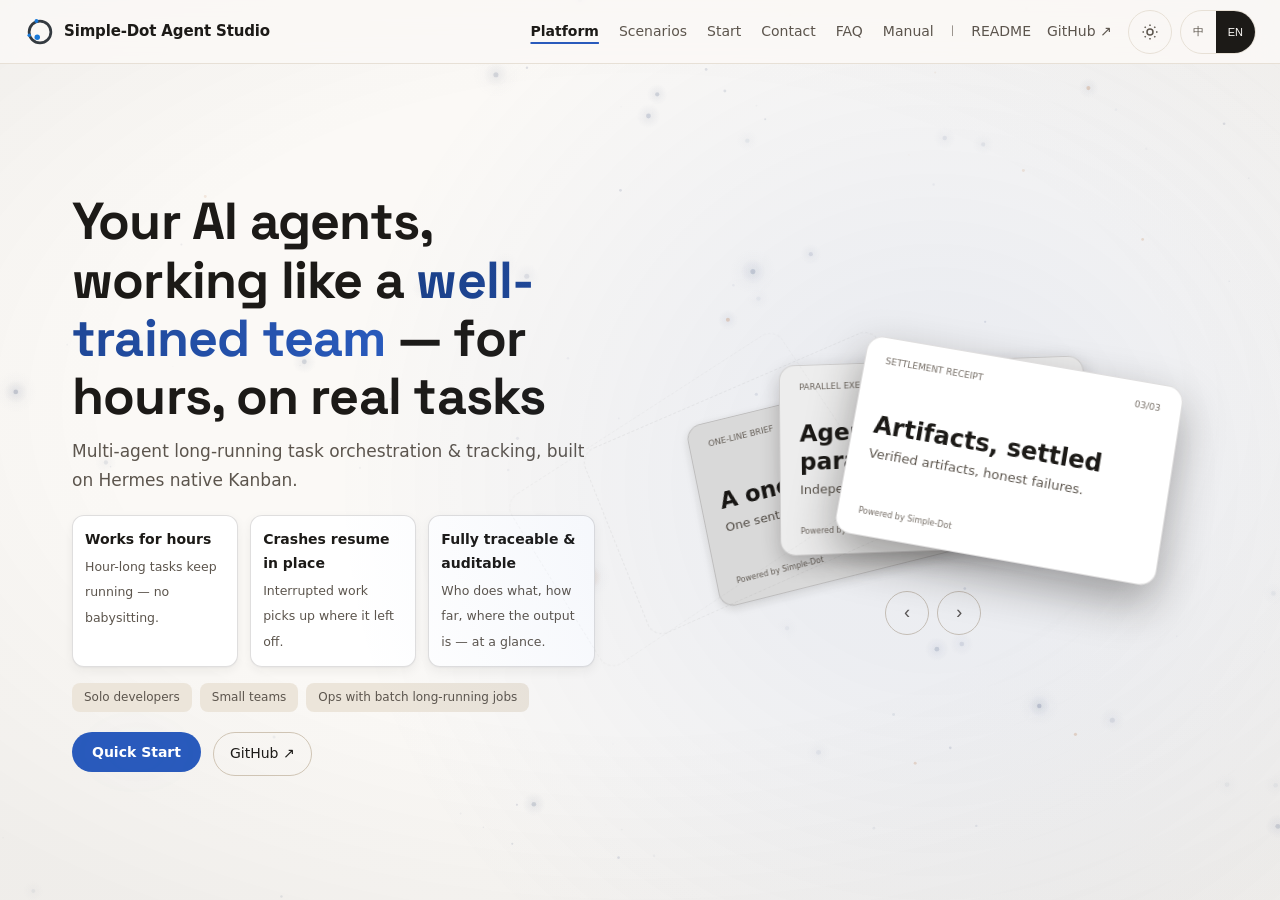
==== commit f7b9dece: "Sync from gitea main @ 1c251f3: FAQ issue #20 (token Q&A, bilingual) + CNAME" ====
--- a/index.html
+++ b/index.html
@@ -74,11 +74,14 @@
     <a href="#scenarios" data-target="scenarios" data-i18n="nav.screen.scenarios">场景案例</a>
     <a href="#start" data-target="start" data-i18n="nav.screen.start">快速开始</a>
     <a href="#contact" data-target="contact" data-i18n="nav.screen.contact">联系我们</a>
+    <!-- V12 N1 (issue#10/#11): 独立静态页外链, 追加在屏链后 (内→外); 无 data-target = 不参与 SPA active 联动 -->
+    <a href="faq.html" data-i18n="nav.faq">FAQ</a>
+    <a href="manual.html" data-i18n="nav.manual">使用手册</a>
   </nav>
   <span class="mtag" aria-hidden="true">│</span>
   <nav class="nav-ext" aria-label="外链">
-    <a href="https://github.com/feigbar-beep/simpledot-agent-studio" rel="noopener" target="_blank">README</a>
-    <a href="https://github.com/feigbar-beep/simpledot-agent-studio" rel="noopener" target="_blank">GitHub ↗</a>
+    <a href="https://github.com/feigbar-SimpleDot/simpledot-agent-studio" rel="noopener" target="_blank" class="wordmark">README</a>
+    <a href="https://github.com/feigbar-SimpleDot/simpledot-agent-studio" rel="noopener" target="_blank">GitHub ↗</a>
   </nav>
   <div class="shell-actions">
     <button type="button" class="icon-btn theme-toggle" aria-pressed="false" data-i18n-attr="aria-label:theme.toggle" aria-label="切换主题">
@@ -102,8 +105,11 @@
   <a href="#scenarios" data-target="scenarios" data-i18n="nav.screen.scenarios">场景案例</a>
   <a href="#start" data-target="start" data-i18n="nav.screen.start">快速开始</a>
   <a href="#contact" data-target="contact" data-i18n="nav.screen.contact">联系我们</a>
-  <a href="https://github.com/feigbar-beep/simpledot-agent-studio" rel="noopener" target="_blank">README</a>
-  <a href="https://github.com/feigbar-beep/simpledot-agent-studio" rel="noopener" target="_blank">GitHub ↗</a>
+  <!-- V12 N2 (issue#10/#11): 移动抽屉双入口, 既有 4 链后 README 前; .mobile-menu a 既有 min-height:44px (AC-A03) -->
+  <a href="faq.html" data-i18n="nav.faq">FAQ</a>
+  <a href="manual.html" data-i18n="nav.manual">使用手册</a>
+  <a href="https://github.com/feigbar-SimpleDot/simpledot-agent-studio" rel="noopener" target="_blank" class="wordmark">README</a>
+  <a href="https://github.com/feigbar-SimpleDot/simpledot-agent-studio" rel="noopener" target="_blank">GitHub ↗</a>
   <div class="mm-row">
     <div class="lang-switch" role="group" data-i18n-attr="aria-label:lang.switch" aria-label="切换语言">
       <button type="button" data-lang-btn="zh" aria-checked="true">中</button>
@@ -123,7 +129,6 @@
   <div class="screen-inner">
     <div class="p-grid">
       <div class="p-copy">
-        <div class="eyebrow" data-i18n="hero.eyebrow">多 Agent 协作平台 · Multi-agent platform</div>
         <h1 class="p-title"><span data-i18n="hero.t1">让多个 AI Agent 像一支</span> <span class="hl" data-i18n="hero.hl">训练有素的团队</span><span data-i18n="hero.t2">，长时间替你干活</span></h1>
         <p class="p-sub" data-i18n="hero.sub">基于 Hermes 原生 Kanban 的多 Agent 长时任务编排与追踪平台。</p>
         <div class="p-values">
@@ -138,7 +143,7 @@
         </div>
         <div class="p-cta">
           <button type="button" class="btn-start" data-goto="start" data-i18n="hero.cta.start">快速开始</button>
-          <a class="btn-ghost" href="https://github.com/feigbar-beep/simpledot-agent-studio" rel="noopener" target="_blank" data-i18n="hero.cta.github">GitHub ↗</a>
+          <a class="btn-ghost" href="https://github.com/feigbar-SimpleDot/simpledot-agent-studio" rel="noopener" target="_blank" data-i18n="hero.cta.github">GitHub ↗</a>
         </div>
       </div>
       <!-- 任务卡堆: 需求卡 → Agent 执行卡 → 产物卡 (Simple-Dot 自有隐喻, REQ-V5 §4) -->
@@ -155,7 +160,7 @@
             <div class="tc-head"><span class="mtag" data-i18n="card1.tag">一句话需求</span><span class="mtag tc-seq" data-i18n="card1.seq">01/03</span></div>
             <div class="tc-title" data-i18n="card1.title">你提的活，一句话</div>
             <div class="tc-desc" data-i18n="card1.desc">派活只要一句人话，不用写工单。</div>
-            <div class="tc-powered mtag mtag--powered">POWERED BY SIMPLE-DOT</div>
+            <div class="tc-powered mtag mtag--powered">Powered by Simple-Dot</div>
             </div>
           </article>
           <article class="tcard" data-card="2" data-slot="2">
@@ -163,7 +168,7 @@
             <div class="tc-head"><span class="mtag" data-i18n="card2.tag">并行执行</span><span class="mtag tc-seq" data-i18n="card2.seq">02/03</span></div>
             <div class="tc-title" data-i18n="card2.title">Agent 团队并行干活</div>
             <div class="tc-desc" data-i18n="card2.desc">独立容器同时跑，进度实时回流。</div>
-            <div class="tc-powered mtag mtag--powered">POWERED BY SIMPLE-DOT</div>
+            <div class="tc-powered mtag mtag--powered">Powered by Simple-Dot</div>
             </div>
           </article>
           <article class="tcard" data-card="3" data-slot="3">
@@ -171,15 +176,15 @@
             <div class="tc-head"><span class="mtag" data-i18n="card3.tag">结算回执</span><span class="mtag tc-seq" data-i18n="card3.seq">03/03</span></div>
             <div class="tc-title" data-i18n="card3.title">产物 + 结算回执</div>
             <div class="tc-desc" data-i18n="card3.desc">三重校验只认真凭据，失败不装成功。</div>
-            <div class="tc-powered mtag mtag--powered">POWERED BY SIMPLE-DOT</div>
+            <div class="tc-powered mtag mtag--powered">Powered by Simple-Dot</div>
             </div>
           </article>
           </div></div>
         </div>
         </div><!-- /.cardstack-parallax -->
         <div class="card-ctrl">
-          <button type="button" id="cardPrev" data-i18n-attr="aria-label:card.prev" aria-label="上一张">‹</button>
-          <button type="button" id="cardNext" data-i18n-attr="aria-label:card.next" aria-label="下一张">›</button>
+          <button type="button" id="cardPrev" data-i18n-attr="aria-label:card.prev" aria-label="上一张"><span class="card-arrow" aria-hidden="true"></span></button>
+          <button type="button" id="cardNext" data-i18n-attr="aria-label:card.next" aria-label="下一张"><span class="card-arrow" aria-hidden="true"></span></button>
         </div>
       </div>
     </div>
@@ -191,7 +196,6 @@
 <section class="screen screen--scenarios" id="screen-scenarios" role="region" aria-roledescription="屏幕" aria-label="场景案例" data-i18n-attr="aria-roledescription:screen.roledescription,aria-label:nav.screen.scenarios" hidden>
   <div class="screen-inner">
     <div class="sc-chrome">
-      <div class="eyebrow" data-i18n="sc.kicker">场景案例 / Scenarios</div>
       <h2 data-i18n="sc.title">你会用它做什么</h2>
     </div>
 
@@ -202,8 +206,7 @@
         <!-- 态 A · S1 过夜长任务 (初始顶卡 slot-a; V8 R3.4: 顶卡不写 aria-hidden) -->
         <div class="sc-card slot-a" id="sub-scenarios-0" data-substate="0">
           <div class="sc-name" data-i18n="s1.big">过夜长任务</div>
-          <div class="sc-tags" aria-hidden="true"><span>OVERNIGHT JOBS</span><span>PARALLEL EXECUTION</span><span>AUTO SETTLEMENT</span></div>
-          <p class="sc-story" data-i18n="s1.story">「下班前把整个 issue 列表交给 Agent，它在夜晚自动逐条处理，第二天早上你直接验收结果——跑完的、卡住的、跑挂的，全都摆在那里等你确认。」</p>
+          <p class="sc-story" data-i18n="s1.story">「下班前把整个 issue 列表交给 Agent，它在夜晚自动逐条处理，第二天早上你直接验收结果：跑完的、卡住的、跑挂的，全都摆在那里等你确认。」</p>
           <figure class="shot-frame sc-shot">
             <span class="shot-tag" data-i18n="s1.shot.tag">实图 / Screenshot</span>
             <div class="shot-body">
@@ -221,7 +224,6 @@
         <!-- 态 B · S2 多角色流水线 (残影卡 slot-b/c, 内容组与 slot-a 同构, V7 fix-up D-V7-P0-1) -->
         <div class="sc-card slot-b" id="sub-scenarios-1" data-substate="1" aria-hidden="true">
           <div class="sc-name" data-i18n="s2.big">多角色流水线</div>
-          <div class="sc-tags" aria-hidden="true"><span>MULTI-ROLE</span><span>PIPELINE</span><span>STREAMING</span></div>
           <p class="sc-story" data-i18n="s2.story">「产品经理拆需求、工程师写码、测试验收，一条流水线自动流转，卡住会主动来问我，而不是瞎做。」</p>
           <figure class="shot-frame sc-shot">
             <span class="shot-tag" data-i18n="s2.shot.tag">实图 / Screenshot</span>
@@ -249,7 +251,6 @@
         </div>
         <div class="sc-card slot-c" id="sub-scenarios-2" data-substate="2" aria-hidden="true">
           <div class="sc-name" data-i18n="s3.big">全程可追踪</div>
-          <div class="sc-tags" aria-hidden="true"><span>FULL CHAIN</span><span>TRACEABILITY</span><span>AUDITABLE</span></div>
           <p class="sc-story" data-i18n="s3.story">「谁在干什么、干到哪一步、产物在哪，打开看板一目了然；出问题能回放每一步操作。」</p>
           <figure class="shot-frame sc-shot">
             <span class="shot-tag" data-i18n="s3.shot.tag">实图 / Screenshot</span>
@@ -269,8 +270,7 @@
              双真实截图 + 版权原始 GitHub 链接红线 = REQ-V10 §3.2, 两链接 href+caption 各 ≥2 命中不可删) -->
         <div class="sc-card slot-d" id="sub-scenarios-3" data-substate="3" aria-hidden="true">
           <div class="sc-name" data-i18n="s4.big">完全兼容优秀开源项目</div>
-          <div class="sc-tags" aria-hidden="true"><span>OPEN-SOURCE</span><span>COMPATIBLE</span><span>PROTOCOL LAYER</span></div>
-          <p class="sc-story" data-i18n="s4.story">「直接对接开源生态——任务、产物与执行记录按协议层互通，不用为了接入既有开源工具重新造一遍轮子。」</p>
+          <p class="sc-story" data-i18n="s4.story">「直接对接开源生态：任务、产物与执行记录按协议层互通，不用为了接入既有开源工具重新造一遍轮子。」</p>
           <figure class="shot-frame sc-shot">
             <span class="shot-tag" data-i18n="s4.shot.tag">实图 / Screenshot</span>
             <div class="shot-body">
@@ -286,7 +286,7 @@
               </div>
               <div class="shot-pager" aria-live="polite" aria-atomic="true" data-i18n-attr="aria-label:shot.pager.label" aria-label="图组当前张序 / 总张数">
                 <span class="shot-pager-text"><span class="shot-pager-cur">1</span>/<span class="shot-pager-total">2</span></span>
-                <span class="shot-pager-dots" aria-hidden="true"><span class="dot is-active"></span><span class="dot"></span></span>
+                <!-- V13 门63 (R-V13-10): 装饰性 dot is-active 已删, 全站 pager 活状态仅保留一处 (屏2 首卡); 当前张序由 aria-live 文本播报 -->
               </div>
               <button type="button" class="shot-ctrl shot-ctrl-prev" data-i18n-attr="aria-label:shot.prev" aria-label="上一张" disabled aria-disabled="true"><svg viewBox="0 0 16 16" fill="none" stroke="currentColor" stroke-width="1.6" stroke-linecap="round" stroke-linejoin="round" aria-hidden="true"><path d="M10 3 L4 8 L10 13"/></svg></button>
               <button type="button" class="shot-ctrl shot-ctrl-next" data-i18n-attr="aria-label:shot.next" aria-label="下一张"><svg viewBox="0 0 16 16" fill="none" stroke="currentColor" stroke-width="1.6" stroke-linecap="round" stroke-linejoin="round" aria-hidden="true"><path d="M6 3 L12 8 L6 13"/></svg></button>
@@ -319,7 +319,6 @@
 <section class="screen screen--start" id="screen-start" role="region" aria-roledescription="屏幕" aria-label="快速开始" data-i18n-attr="aria-roledescription:screen.roledescription,aria-label:nav.screen.start" hidden>
   <div class="screen-inner">
     <div class="sc-chrome">
-      <div class="eyebrow" data-i18n="qs.kicker">快速开始 / Quick Start</div>
       <h2 data-i18n="qs.title">快速开始</h2>
       <nav class="subnav no-anim" data-i18n-attr="aria-label:a11y.subnav.st" aria-label="快速开始子导航">
         <div class="pill-track">
@@ -348,7 +347,7 @@
       </div>
       <div class="st-step">
         <h3>① <span data-i18n="qs.step1">拿代码</span></h3>
-        <div class="code-block"><button class="copy-btn" aria-label="复制" data-i18n-attr="aria-label:a11y.copy"><svg aria-hidden="true" class="ic-copy" viewBox="0 0 24 24" fill="none" stroke="currentColor" stroke-width="1.5"><rect x="9" y="9" width="12" height="12" rx="2"/><path d="M5 15V5a2 2 0 012-2h10"/></svg><svg aria-hidden="true" class="ic-check" viewBox="0 0 24 24" fill="none" stroke="currentColor" stroke-width="2"><path d="M20 6L9 17l-5-5"/></svg></button><pre><code>git clone https://github.com/feigbar-beep/simpledot-agent-studio &amp;&amp; cd &lt;repo&gt;</code></pre></div>
+        <div class="code-block"><button class="copy-btn" aria-label="复制" data-i18n-attr="aria-label:a11y.copy"><svg aria-hidden="true" class="ic-copy" viewBox="0 0 24 24" fill="none" stroke="currentColor" stroke-width="1.5"><rect x="9" y="9" width="12" height="12" rx="2"/><path d="M5 15V5a2 2 0 012-2h10"/></svg><svg aria-hidden="true" class="ic-check" viewBox="0 0 24 24" fill="none" stroke="currentColor" stroke-width="2"><path d="M20 6L9 17l-5-5"/></svg></button><pre><code>git clone https://github.com/feigbar-SimpleDot/simpledot-agent-studio &amp;&amp; cd &lt;repo&gt;</code></pre></div>
       </div>
       <div class="st-step">
         <h3>② <span data-i18n="qs.step2">填配置（只填带 ★ 的一项即可跑）</span></h3>
@@ -366,7 +365,7 @@
       </div>
     </div>
 
-    <!-- 态 B · 上手: worker 四步 + 2 callout + DEPLOY 一行 (Q-6 压缩Z) -->
+    <!-- 态 B · 上手: worker 四步 + 2 callout + 部署文档链接一行 (Q-6 压缩Z; V13 门19/67: DEPLOY 大写去除, 链体改译文+↗) -->
     <div class="substate" id="sub-start-1" data-substate="1" hidden>
       <h3 class="st-h3" data-i18n="qs.worker.title">加第一个 worker（控制台操作，无需命令行）</h3>
       <ol class="qs-ol">
@@ -376,8 +375,8 @@
         <li data-i18n="qs.worker.s4">保存后 main 即可向该 profile 下发任务</li>
       </ol>
       <div class="callout" data-i18n="qs.callout.root">worker 容器必须设环境变量 HERMES_WRITE_SAFE_ROOT=/share_workspace，否则写不了共享卷。</div>
-      <div class="callout" data-i18n="qs.callout.model">模型 / 端点是 Hermes 自身的配置，本平台不代管——改模型只改 worker 自己，注册表一字不动。</div>
-      <p class="mt10 txt-sm" data-i18n="qs.trouble.link">完整故障排查见部署文档 <a href="https://github.com/feigbar-beep/simpledot-agent-studio" rel="noopener" target="_blank">DEPLOY ↗</a></p>
+      <div class="callout" data-i18n="qs.callout.model">模型 / 端点是 Hermes 自身的配置，本平台不代管，改模型只改 worker 自己，注册表一字不动。</div>
+      <p class="mt10 txt-sm"><a href="https://github.com/feigbar-SimpleDot/simpledot-agent-studio" rel="noopener" target="_blank"><span data-i18n="qs.trouble.link">完整故障排查见部署文档</span> ↗</a></p>
     </div>
 
     <!-- 态 C · 边界与 FAQ: 金句 → 注 → webui 单链 → FAQ×2 互斥 → 数据安全小字 → footer 一行带 (D3 阅读序) -->
@@ -386,6 +385,17 @@
       <div class="bd-quote">「<span data-i18n="bd.quote">这里管工作流，那里管 Agent。</span>」</div>
       <p class="mt6 txt-sm muted" data-i18n="bd.quote.sub">想让 Agent 本身更强，去配 Hermes；想让它们协同干活可管理，用我们。</p>
       <p class="mt10"><a href="https://github.com/nesquena/hermes-webui" rel="noopener" target="_blank" data-i18n="bd.link.webui">hermes-webui ↗</a></p>
+      <!-- V12 N3 (issue#10/#11, UX-V12 D8): 态C 卡片级双入口, #faq 块之前; 桌面双卡并排 / ≤767 纵排 (screen.css) -->
+      <div class="qs-entries">
+        <a class="qs-entry" href="faq.html">
+          <span class="qs-entry-t" data-i18n="nav.faq">FAQ</span>
+          <span class="qs-entry-d" data-i18n="startp.faq.desc">快问快答：边界、故障与常见问题</span>
+        </a>
+        <a class="qs-entry" href="manual.html">
+          <span class="qs-entry-t" data-i18n="nav.manual">使用手册</span>
+          <span class="qs-entry-d" data-i18n="startp.manual.desc">worker 配置、协作 how-to（wiki 式）</span>
+        </a>
+      </div>
       <div id="faq">
         <div class="accordion" data-exclusive="1"><button class="acc-btn" aria-expanded="false"><span data-i18n="faq.q1">和 hermes-webui 有什么区别？</span><svg aria-hidden="true" class="chev" width="18" height="18" viewBox="0 0 24 24" fill="none" stroke="currentColor" stroke-width="2"><path d="M6 9l6 6 6-6"/></svg></button><div class="acc-body"><div class="acc-inner"><div data-i18n="faq.a1">本平台是为「任务编排」服务的轻量界面（看板 + 对话入口 + 执行员注册），不是 Hermes 的通用 Web 前端。需要更完善的 WebUI 请用 hermes-webui。</div></div></div></div>
         <div class="accordion" data-exclusive="1"><button class="acc-btn" aria-expanded="false"><span data-i18n="faq.q3">任务跑挂了怎么办？</span><svg aria-hidden="true" class="chev" width="18" height="18" viewBox="0 0 24 24" fill="none" stroke="currentColor" stroke-width="2"><path d="M6 9l6 6 6-6"/></svg></button><div class="acc-body"><div class="acc-inner"><div data-i18n="faq.a3">会话存档独立于进程存活，执行容器崩溃后可凭存档同会话恢复；失败只标记阻塞、绝不误判成功，重派是主控（main）的显式决策。</div></div></div></div>
@@ -403,7 +413,6 @@
          hidden>
   <div class="screen-inner">
     <div class="sc-chrome">
-      <div class="eyebrow" data-i18n="ct.kicker">联系我们</div>
       <h2 data-i18n="ct.title">跟我们聊聊</h2>
       <p class="lead" data-i18n="ct.lead">产品、部署或合作相关问题，直接联系团队。</p>
     </div>
@@ -429,9 +438,10 @@
       <span class="ft-copy">© 2026 Simple-Dot Agent Studio</span>
       <span class="ft-priv" data-i18n="ft.privacy">本站仅在 localStorage 保存你的语言与主题偏好，不使用 cookie、不追踪。</span>
       <span class="ft-icp">沪ICP备17027014号-1</span>
-      <a href="https://github.com/feigbar-beep/simpledot-agent-studio" rel="noopener" target="_blank">README</a>
-      <a href="https://github.com/feigbar-beep/simpledot-agent-studio" rel="noopener" target="_blank">design.md</a>
-      <a href="https://github.com/feigbar-beep/simpledot-agent-studio" rel="noopener" target="_blank">GitHub ↗</a>
+      <a href="https://www.simple-dot.com" rel="noopener" target="_blank" data-i18n-attr="aria-label:ft.site" aria-label="官网">www.simple-dot.com</a>
+      <a href="https://github.com/feigbar-SimpleDot/simpledot-agent-studio" rel="noopener" target="_blank" class="wordmark">README</a>
+      <a href="https://github.com/feigbar-SimpleDot/simpledot-agent-studio" rel="noopener" target="_blank">design.md</a>
+      <a href="https://github.com/feigbar-SimpleDot/simpledot-agent-studio" rel="noopener" target="_blank">GitHub ↗</a>
     </footer>
   </div>
 </section>
--- a/styles/tokens.css
+++ b/styles/tokens.css
@@ -1,10 +1,44 @@
 /* ===== V5 tokens: V4 全量继承 (值逐字节未动) + V5 新增 14 token 双档 (UX-V5 §2) =====
    对比度均经 WCAG 2.1 实算 (UX-V5 §2.2, 脚本存档可复跑); 裸色纪律: 全部色值集中在本片,
    03~06 样式片只允许 var() 引用 (grep hex 审计口径见 IMPL-NOTES-V5 §4) */
+
+/* ===== V13 门1 (issue #16 / R-V13-14): display 字族自托管 —— 方案 B (仅拉丁面) =====
+   实测 (fonts.googleapis.com css2 &text= 子集化, 标题真实字形集 = 三页 h1~h4 静态文
+   + i18n 两字典命中键并集; CJK 105 字 + 符号 6 = 111):
+     Noto Sans SC 700 CJK-only 子集 = 16612 B; 拉丁面 Space Grotesk 700 = 4168 B;
+     合计 20780 B > 18 KB 硬红线 (18432 B) → 按 R-V13-14 退方案 B:
+     仅拉丁 display 面自托管, 中文标题继续现有栈 (门 1 记「部分整改」)。
+   重跑子集: 完整 css2 &text= URL 模板见 docs/implementation-notes-v13-c.md
+   (woff2 URL 必须从 css2 响应现场解析, 手拼 gstatic 会 404; 仓库内保持零外链纪律)。
+   字形缺口红线: 本面只覆盖当前标题字形 (unicode-range 逐字节抄自 css2 响应);
+   后续标题文案新增拉丁字符须重跑子集, 缺字自动回落 fallback 栈。 */
+@font-face{
+  font-family:'SAS Display Grotesk';
+  font-style:normal;
+  font-weight:700;
+  font-display:swap;
+  src:url('../assets/fonts/space-grotesk-700.woff2') format('woff2');
+  unicode-range:U+20,U+28-29,U+2c-2d,U+2f,U+3f,U+41,U+43-44,U+46-49,U+4c-4d,U+4f,U+51,U+53-57,U+59,U+61-69,U+6b-77,U+79,U+2014,U+2460-2463,U+2605;
+}
+
+/* ===== V13 门74 (issue #16 / R-V13-18): accent 去 Tailwind indigo-500 出厂色 —— OKLCH 自推锚点 =====
+   推导 (脚本存档 docs/evidence-v13/impl-c-color.py, WCAG 实算同 §2.2 口径):
+   - 品牌锚: --brand-blue #1E90FF = hsl(209.6) / oklch(0.652 0.190 253.2), --brand-dot #1878D8
+     = hsl(210.0); 裁决记品牌 hue≈206°。出厂色 indigo-500 #4F46E5 = hsl(243.4) / oklch(0.511 0.230 277.0)。
+   - 新锚点: 品牌 hue 向蓝偏 +10.4° → hsl 220 (窗口 10-15° 内), 饱和度 75.4%→64.2% (收一档),
+     明度 45% 使 oklch L 0.492 压 indigo-500 的 0.511 半档 → accent = oklch(0.492 0.164 262.2)
+     = #295abc (OKLCH 色相 262.2 与品牌 253.2 差 9.0, 远离 277 出厂带)。
+   - 四档联动: hover = 同色相压暗 oklch(0.390 0.129 262.1) = #1b4089;
+     soft = 同色相浅染 oklch(0.96 0.015 262) = #ebf2ff; on-dark (恒深面用) = 暗档 accent #9bbeff。
+   - 暗档族: accent = oklch(0.800 0.100 262.4) = #9bbeff; hover = oklch(0.88 0.060 261) = #c6d8f9;
+     soft = oklch(0.28 0.05 262) = #1b2942 (对暗档 secondary 7.88:1 ≥ 旧 7.79)。
+   - 全表对比度新旧对照 = docs/evidence-v13/impl-c-contrast-table.txt, 0 项回退。
+   - 同族派生 rgba (glow/星点/辉光) alpha 不变, 仅换成新 accent 分量
+     (恒深面 --lb-* 与 --overlay-* 与 --qr-bg 不动, R-V13-24)。 */
 :root{
   --bg-page:#fbf9f6;
   --bg-warm:#f4efe8;
-  --bg-hero-grad:linear-gradient(165deg,#fdfcfa 0%,#f3eee6 55%,#ece9f7 100%);
+  --bg-hero-grad:linear-gradient(165deg,#fdfcfa 0%,#f3eee6 55%,#e7ecf7 100%);   /* 末点 V13 门74: 原 #ece9f7 indigo 底染改同族 azure */
   --bg-dark:#211d19;
   --bg-dark-2:#2b2621;
   --bg-code:#262019;
@@ -13,10 +47,10 @@
   --text-tertiary:#746c64;   /* P1-AA 修复: 亮档由 #8a8177(3.35:1 on warm) 同色相加深, 实算 4.51~4.91:1 */
   --text-inverse:#f5f1ea;
   --text-inverse-muted:#c9c0b4;
-  --accent:#4f46e5;
-  --accent-hover:#4338ca;
-  --accent-soft:#eef0fd;
-  --accent-on-dark:#a5b4fc;
+  --accent:#295abc;          /* V13 门74: OKLCH 自推锚点 (见片头推导注释), 替代 Tailwind indigo-500 出厂值 #4f46e5 */
+  --accent-hover:#1b4089;    /* 同族压暗档 (原 #4338ca = Tailwind indigo-700 出厂值) */
+  --accent-soft:#ebf2ff;     /* 同族浅染 (原 #eef0fd 为 indigo 底染) */
+  --accent-on-dark:#9bbeff;  /* 恒深面用 accent (原 #a5b4fc = Tailwind indigo-300 出厂值); 对深面板 8.38~9.65:1 ≥3 */
   --accent-warm:#b45309;
   --border:#e7e0d6;
   --border-strong:#cfc4b4;
@@ -45,9 +79,29 @@
   --radius-lg:16px;
   --radius-xl:24px;
   --radius-pill:999px;
+  /* ===== V13 门24b 间距 token (issue #17 / R-V13-15): 4px 阶梯 --space-1..--space-8 =====
+     sweep 映射表 (同值同档全库唯一, 等距 tie 一律向下取档, sweep 脚本存档
+     docs/evidence-v13/impl-e/sweep24b.py, 共 165 处机械替换):
+       3→4  5→4  6→4 | 7→8  9→8  10→8 | 14→12 | 18→16 | 22→20 | 26→24 | 34→32
+     既有同档值 4/8/12/16/20/24/28/32 一并 token 化 (门24a 同值字面清零纪律)。
+     保留字面 (lint ≤2px 豁免档, 非阶梯): 1px/2px 微距 17 处。
+     保留豁免 (光学值, R-V13-15 负 margin 不在 sweep 范围): cardstack.css 375 档
+       .tcard/.card-ghost margin:-90px 0 0 -140px (卡 280×180 居中光学值, 改动即偏心)。
+     门26b 驳回留痕 (R-V13-19, audit §四 实测驳回): 禁用态三通道齐全 =
+       视觉 opacity:.42 (screen-v7 .shot-ctrl[disabled]) + cursor:not-allowed +
+       hover 信号抑制 (:disabled:hover{transform:none;色不回涨});
+       JS 侧另写 aria-busy。lint :disabled 伪类未命中按驳回记, 非缺陷。 */
+  --space-1:4px;
+  --space-2:8px;
+  --space-3:12px;
+  --space-4:16px;
+  --space-5:20px;
+  --space-6:24px;
+  --space-7:28px;
+  --space-8:32px;
   --shadow-soft:0 1px 2px rgba(28,26,23,.04),0 4px 12px rgba(28,26,23,.06);
   --shadow-lift:0 2px 4px rgba(28,26,23,.05),0 12px 32px rgba(28,26,23,.10);
-  --shadow-glow:0 8px 40px rgba(79,70,229,.12);
+  --shadow-glow:0 8px 40px rgba(41,90,188,.12);
   --font-sans:system-ui,-apple-system,"Segoe UI",Roboto,"PingFang SC","Hiragino Sans GB","Microsoft YaHei","Noto Sans CJK SC",sans-serif;
   --font-mono:ui-monospace,SFMono-Regular,"SF Mono",Menlo,Consolas,"Liberation Mono","Courier New",monospace;
   /* ---- v4 语义 token (UX-V4 §2.3 亮档值, 原样继承) ---- */
@@ -65,7 +119,7 @@
   --shot-icon:#b9ac9b;
   --shot-label:#6f6659;
   --shot-caption-bg:rgba(255,255,255,.5);
-  --glow-accent:rgba(79,70,229,.14);
+  --glow-accent:rgba(41,90,188,.14);   /* V13 门74: =新 accent (41,90,188), alpha 不变 */
   /* ---- V5 新增 14 token (UX-V5 §2.2 实算表, 亮档) ---- */
   --shell-h:64px;                                   /* 壳条高 = V6 header 实占高: 64 桌面 / 56 <1024 (移动 104 档随 C6 废除) */
   --shell-glass:rgba(251,249,246,.86);              /* 壳条毛玻璃底 */
@@ -81,7 +135,7 @@
   --screen-bg-translucent:rgba(244,239,232,.88);    /* [V6 deprecated] 旧屏2/3满屏阅读底 (星空遮挡元凶, ST2-a 删除引用); token 定义保留, 新结构零引用 */
   --scrim-band:rgba(251,249,246,.55);               /* V6 局部底带 (UX-V6 §6 ST2-b/§9): 只垫内容列, 四周星空直出; 星峰最坏点正文 15.24:1 PASS */
   --menu-veil:rgba(28,26,23,.30);                   /* V6 移动菜单遮罩底 (header 汉堡焦点圈闭配套) */
-  --font-display:system-ui,-apple-system,"Segoe UI",Roboto,"PingFang SC","Hiragino Sans GB","Microsoft YaHei","Noto Sans CJK SC",sans-serif; /* 展示角色=无衬线同栈 (UX-V5 §10, 衬线有意空置) */
+  --font-display:'SAS Display Grotesk',system-ui,-apple-system,"Segoe UI",Roboto,"PingFang SC","Hiragino Sans GB","Microsoft YaHei","Noto Sans CJK SC",sans-serif; /* 展示角色: V13 门1 方案B 前置拉丁面 (CJK 继续现有栈, fallback 逐字节保持现值) */
   --stagger:40ms;                                   /* 屏切换交错级差 (n>5 屏兜底 32ms) */
   /* ---- V5.1 光与纵深 7 token 双档 (UX-POLISH-V5.1 §6, WCAG 实算全 PASS) ---- */
   --vignette:radial-gradient(ellipse 75% 65% at 50% 45%, transparent 55%, rgba(28,26,23,.05) 100%);
@@ -94,26 +148,37 @@
   --card-ambient:rgba(28,26,23,.10);                /* 主卡地影 (暖) */
   --star-glow-1:110,122,150;                        /* 亮星晕色 = star-1 同值 */
   --star-glow-2:110,122,150;                        /* V5.4 明星外晕扩散色 (slate) */
-  --stack-glow:rgba(79,70,229,.07);                 /* V5.4 卡堆后环境辉光 (亮档保守, 投影塑形哲学) */
+  --stack-glow:rgba(41,90,188,.07);                 /* V5.4 卡堆后环境辉光 (V13 门74 换 accent 分量, alpha 不变) */                 /* V5.4 卡堆后环境辉光 (亮档保守, 投影塑形哲学) */
   /* ---- V7 屏2 新增 3 token (UX-V7 §7.1; 走 token 双档, 散裸色=0) ---- */
   --sc-border-grad:linear-gradient(115deg,#b8506c 0%,#9c6212 48%,#2e7fa6 100%); /* 大卡 2px 渐变描边 (粉→黄→青, 亮档压深档) */
   --sc-tilt:-2.5deg;                                 /* 屏2 面板倾角 (<768 覆盖 -1.5deg) */
   --rail-y:0px;                                      /* 右栏高亮条 translateY 偏移 (JS 写, 600ms 缓动) */
+  /* ---- V13 门48 提色 (issue #14 / R-V13-11): V11 灯箱/pager 批次 14 处裸色入 token 双档。
+     恒深色面 (hint/lb/qr) 暗档同值重申, 纯 token 化, 色值逐字节与 V12 相同 ---- */
+  --overlay-pager-bg:#ffffff;                         /* pager 序号指示底 (screen-v7 .shot-pager); V13 门18 毛玻璃→实心 (门29 glass): 原 rgba(255,255,255,.82)+blur → 不透明白, 分层靠明度+描边 */
+  --overlay-ctrl-bg:rgba(255,255,255,.86);           /* 图组切换钮底 (screen-v7 .shot-ctrl) */
+  --overlay-hint-bg:rgba(20,22,28,.55);              /* 放大提示 chip 底 (恒深) */
+  --overlay-hint-fg:var(--text-inverse);             /* 放大提示图标色 = #f5f1ea (恒深 chip 面) */
+  --lb-bg:rgba(12,10,8,.86);                         /* 灯箱遮罩底 (恒深, #f5f1ea 文本 ≈12:1) */
+  --lb-ctrl-bg:rgba(20,22,28,.6);                    /* 灯箱关闭钮底 (恒深) */
+  --lb-fg:var(--text-inverse);                       /* 灯箱文本/hover 描边 = #f5f1ea (固定深色面, 两档同值) */
+  --lb-img-bg:#14161c;                               /* 灯箱图片垫底 (恒深) */
+  --qr-bg:#fbf9f6;                                   /* 联系二维码占位底 (QR 图恒深上浅底, 两档同值) */
 }
 /* ===== V5 暗档覆盖 (UX-V4 §2.2 继承 + UX-V5 §2.2 新增暗值, 全部实算 PASS) ===== */
 :root[data-theme="dark"]{
   --bg-page:#0f0e10;   /* V5.3: 暖棕#14110e→深中性黑, 与星空冷调协调不割裂; 全部暗档文字对比度对新底复算全 PASS (见 FIX-NOTES-V5.3 §3) */
   --bg-warm:#1c1815;
-  --bg-hero-grad:linear-gradient(165deg,#191612 0%,#1b1917 55%,#1a1a24 100%);
+  --bg-hero-grad:linear-gradient(165deg,#191612 0%,#1b1917 55%,#18202c 100%);   /* 末点 V13 门74: 原 #1a1a24 indigo 底染改同族 azure */
   --bg-dark:#1f1b17;
   --bg-dark-2:#272119;
   --bg-code:#1a1611;
   --text-primary:#f4efe6;
   --text-secondary:#c6bdb0;
   --text-tertiary:#9a9083;
-  --accent:#a5b4fc;
-  --accent-hover:#c7d2fe;
-  --accent-soft:#262647;
+  --accent:#9bbeff;            /* V13 门74 暗档同族 (原 #a5b4fc); vs dark page 10.27:1 ≥ 旧 9.66 */
+  --accent-hover:#c6d8f9;      /* 暗档 hover (原 #c7d2fe); vs dark page 13.38:1 ≥ 旧 12.91 */
+  --accent-soft:#1b2942;       /* 暗档浅染 (原 #262647); secondary 7.84:1 ≥ 旧 7.79 */
   --accent-warm:#f2a35c;
   --border:#332c25;
   --border-strong:#7a6853;
@@ -141,7 +206,7 @@
   --shot-icon:#6b6154;
   --shot-label:#c9c0b4;
   --shot-caption-bg:rgba(0,0,0,.25);
-  --glow-accent:rgba(165,180,252,.16);
+  --glow-accent:rgba(155,190,255,.16);
   /* V5 新增 token 暗档值 */
   --shell-glass:rgba(20,17,14,.82);
   --pill-track:rgba(245,241,234,.08);
@@ -152,7 +217,7 @@
   --card-edge:rgba(245,241,234,.18);                /* 装饰豁免 */
   --card-ghost-edge:rgba(245,241,234,.12);          /* 装饰豁免 */
   --star-1:244,239,230;                             /* 暗档暖白星 (峰值 α .22, 星上正文 8.73:1) */
-  --star-2:165,180,252;                             /* 暗档点缀星 =accent (峰值 α .22, 星上正文 10.59:1) */
+  --star-2:155,190,255;                             /* 暗档点缀星 =accent (峰值 α .22, 星上正文 10.59:1) */
   --screen-bg-translucent:rgba(28,24,21,.88);       /* [V6 deprecated] 同亮档: 保留定义, 新结构零引用 */
   --scrim-band:rgba(15,14,16,.45);                  /* V6 局部底带暗档 (UX-V6 §9): 星峰最坏点正文 12.60:1 PASS */
   --menu-veil:rgba(0,0,0,.5);                       /* V6 移动菜单遮罩底 (暗档) */
@@ -160,15 +225,25 @@
   --vignette:radial-gradient(ellipse 75% 65% at 50% 45%, transparent 50%, rgba(0,0,0,.45) 100%);
   --card-shadow-1:0 3px 12px rgba(0,0,0,.42);
   --card-shadow-2:0 10px 26px rgba(0,0,0,.58);
-  --card-shadow-3:0 20px 52px rgba(0,0,0,.72),0 0 32px rgba(165,180,252,.14);  /* 顶卡: 黑压 + accent 外发光 (§3.3, V5.4 加强) */
+  --card-shadow-3:0 20px 52px rgba(0,0,0,.72),0 2px 20px rgba(155,190,255,.14);  /* 顶卡: 黑压 + accent 外发光 (§3.3, V5.4 加强); V13 门29 (R-V13-19): 暗主题保留两处定点 bloom, bloom 带 2px 偏移 + blur 收 20px (零偏移彩色大辉光 = 门29 命中面), 亮档值本就是带偏移中性投影不动 */
   --card-shadow-lift:0 28px 60px rgba(0,0,0,.60);  /* hover 抬升态 (§3.4/§7 双伪元素交叉淡入, V5.4 加深) */
   --card-rim:inset 0 1px 0 rgba(245,241,234,.55), inset 1px 0 0 rgba(245,241,234,.25);  /* V5.4 rim α0.5++ (暗=发光塑形, 1px 缘高光不涉正文 AA) */
-  --card-ambient:rgba(165,180,252,.14);             /* 主卡 accent 辉光 */
+  --card-ambient:rgba(155,190,255,.14);             /* 主卡 accent 辉光 */
   --star-glow-1:244,239,230;                        /* 暗档亮星晕色 = 暖白 */
   --star-glow-2:110,122,150;                        /* V5.4 明星外晕扩散色 (slate, 文字交叠区 AA 实算档) */
-  --stack-glow:rgba(165,180,252,.15);               /* V5.4 卡堆后环境辉光 (accent 径向, 卡区间上沿; 落底 AA: primary 12.9 / secondary 8.0 / tertiary 4.7 全 PASS) */
+  --stack-glow:rgba(155,190,255,.15);               /* V5.4 卡堆后环境辉光 (accent 径向, 卡区间上沿; 落底 AA: primary 12.9 / secondary 8.0 / tertiary 4.7 全 PASS) */
   /* ---- V7 屏2 token 暗档值 (与亮档同几何, 描边三色整体提亮但 vs page ≥4.25/对星峰 ≥3.9 全 PASS) ---- */
   --sc-border-grad:linear-gradient(115deg,#ff8fa3 0%,#ffd9a0 48%,#9fe8ff 100%); /* 暗档渐变提亮一档 */
+  /* V13 门48 暗档值 (issue #14): pager/ctrl 取原 per-rule 暗值; hint/lb/qr 恒深面同值重申 (双档纪律, R-V13-11) */
+  --overlay-pager-bg:#14161c;             /* V13 门18 毛玻璃→实心: 原 rgba(20,22,28,.72) → 不透明深黑 (与 --lb-img-bg 同深色面族), 分层靠明度差+描边 */
+  --overlay-ctrl-bg:rgba(20,22,28,.76);              /* 原 :root[data-theme=dark] .shot-ctrl 规则值, 逐字节同 */
+  --overlay-hint-bg:rgba(20,22,28,.55);
+  --overlay-hint-fg:var(--text-inverse);             /* = #f5f1ea, 两档同值 */
+  --lb-bg:rgba(12,10,8,.86);                         /* 固定深色面, 两档同值 */
+  --lb-ctrl-bg:rgba(20,22,28,.6);
+  --lb-fg:var(--text-inverse);                       /* = #f5f1ea, 两档同值 */
+  --lb-img-bg:#14161c;
+  --qr-bg:#fbf9f6;                                   /* QR 占位底两档同值 (深上浅底保可扫) */
 }
 html.i18n-pending [data-i18n]{visibility:hidden;}
 /* 无 JS: canvas 不显示, 防空白占位 (UX-V5 降级三件套之一) */
--- a/styles/shell.css
+++ b/styles/shell.css
@@ -2,22 +2,24 @@
    桌面 ≥1024: 单行 ≤64 (品牌 + 3屏文字链 + README/GitHub + 主题 + 语言)
    <1024: 单行 ≤56 (品牌 ellipsis + 汉堡 44×44, 焦点圈闭在 12c) */
 *,*::before,*::after{box-sizing:border-box;margin:0;padding:0;}
-html{height:100%;overflow:hidden;}                 /* 主文档物理锁死 (AC-V6-01) */
-body{height:100vh;height:100dvh;overflow:hidden;  /* dvh 处理移动端地址栏, vh 兜底 */
+/* V13 门34 (R-V13-7): 横向 overflow:clip (clip 不创建滚动容器, 不破坏后代 sticky);
+   纵向保持 hidden 锁死 —— AC-V6-01 主文档物理锁死口径不变 (index 轮播纵向本就不滚) */
+html{height:100%;overflow-x:clip;overflow-y:hidden;}   /* 主文档物理锁死 (AC-V6-01) */
+body{height:100vh;height:100dvh;overflow-x:clip;overflow-y:hidden;  /* dvh 处理移动端地址栏, vh 兜底 */
   font-family:var(--font-sans);font-size:15px;line-height:1.7;color:var(--text-primary);
   background:var(--bg-page);-webkit-font-smoothing:antialiased;}
-h1,h2,h3,h4{font-family:var(--font-display);font-weight:700;line-height:1.25;}
+h1,h2,h3,h4{font-family:var(--font-display);font-weight:700;line-height:1.25;text-wrap:balance;}   /* V13 F3 (issue #18 / R-V13-19): 标题换行体面, text-wrap 继承覆盖三页全部标题规则 */
 a{color:var(--accent);text-decoration:none;}
 a:hover{color:var(--accent-hover);}
 code,.mono{font-family:var(--font-mono);}
 :focus-visible{outline:2px solid var(--accent);outline-offset:2px;border-radius:2px;}
 .skip-link{position:absolute;left:-9999px;top:0;display:inline-flex;align-items:center;min-height:44px;
-  background:var(--accent);color:var(--on-accent);padding:8px 16px;z-index:100;border-radius:0 0 var(--radius-sm) 0;}
+  background:var(--accent);color:var(--on-accent);padding:var(--space-2) var(--space-4);z-index:100;border-radius:0 0 var(--radius-sm) 0;}
 .skip-link:focus{left:0;color:var(--on-accent);}
 .sr-only{position:absolute;width:1px;height:1px;padding:0;margin:-1px;overflow:hidden;clip:rect(0 0 0 0);white-space:nowrap;border:0;}
-/* 微标签: 等宽 10px/0.12em 大写 (UX-V5 §10 字阶) */
-.mtag{font-family:var(--font-mono);font-size:10px;letter-spacing:.12em;text-transform:uppercase;color:var(--text-tertiary);}
-.mtag--powered{font-size:9px;letter-spacing:.18em;}
+/* 微标签 (V13 门67/64 R-V13-5: 回正文字体+降一档, 原 等宽 10px/0.12em 大写; UX-V5 §10 字阶) */
+.mtag{font-size:9px;letter-spacing:0;color:var(--text-tertiary);}
+.mtag--powered{font-size:8px;letter-spacing:0;}
 
 /* ===== 星空层 (z0, 单实例, 装饰) ===== */
 #starfield{position:fixed;inset:0;z-index:0;pointer-events:none;display:block;}
@@ -31,19 +33,19 @@
   background:var(--shell-glass);
   -webkit-backdrop-filter:blur(12px);backdrop-filter:blur(12px);
   border-bottom:1px solid var(--border);
-  display:flex;align-items:center;gap:16px;padding-inline:24px;}
+  display:flex;align-items:center;gap:var(--space-4);padding-inline:var(--space-6);}
 @supports not ((backdrop-filter:blur(1px)) or (-webkit-backdrop-filter:blur(1px))){
   .site-header{background:var(--bg-page);}          /* 毛玻璃不支持 → 不透明兜底 */
 }
-.shell-brand{display:flex;align-items:center;gap:10px;color:var(--text-primary);flex:none;}
+.shell-brand{display:flex;align-items:center;gap:var(--space-2);color:var(--text-primary);flex:none;}
 .shell-brand .logo-word{font-size:15px;font-weight:600;letter-spacing:-.01em;white-space:nowrap;}
 .shell-spacer{flex:1;}
-.shell-actions{display:flex;align-items:center;gap:8px;flex:none;}
+.shell-actions{display:flex;align-items:center;gap:var(--space-2);flex:none;}
 /* 屏导航文字链 + 外链 (UX-V6 §7.1): idle 次级色; active = 加重 + accent 2px 下划线 (D1) */
-.nav-links{display:flex;align-items:center;gap:22px;}
-.nav-ext{display:flex;align-items:center;gap:18px;}
+.nav-links{display:flex;align-items:center;gap:var(--space-5);}
+.nav-ext{display:flex;align-items:center;gap:var(--space-4);}
 .nav-links a,.nav-ext a{font-size:14px;font-weight:500;color:var(--text-secondary);white-space:nowrap;
-  padding-block:4px;transition:color .18s ease;}
+  padding-block:var(--space-1);transition:color .18s ease;}
 .nav-links a:hover,.nav-ext a:hover{color:var(--text-primary);}
 .nav-links a.is-active{color:var(--text-primary);font-weight:600;
   text-decoration:underline;text-decoration-color:var(--accent);
@@ -51,7 +53,7 @@
 
 /* START 主按钮样式保留仅供屏1 hero CTA (08 冻结片依赖); 壳层 START 钮已删 (C1) */
 .btn-start{position:relative;z-index:0;display:inline-flex;align-items:center;justify-content:center;
-  height:40px;min-width:44px;padding-inline:20px;border:0;border-radius:var(--radius-pill);cursor:pointer;
+  height:40px;min-width:44px;padding-inline:var(--space-5);border:0;border-radius:var(--radius-pill);cursor:pointer;
   background:var(--accent);color:var(--on-accent);font-family:var(--font-sans);font-size:14px;font-weight:600;
   transition:background-color .18s ease,transform .18s ease;}
 .btn-start:hover{background:var(--accent-hover);transform:translateY(-1px);}
@@ -75,8 +77,8 @@
 :root[data-theme="dark"] .ic-sun{display:none;}
 :root:not([data-theme="dark"]) .ic-moon{display:none;}
 .lang-switch{display:inline-flex;border:1px solid var(--border);border-radius:var(--radius-pill);overflow:hidden;height:44px;}
-.lang-switch button{border:0;background:transparent;cursor:pointer;padding-inline:12px;height:100%;
-  font-family:var(--font-mono);font-size:12px;letter-spacing:.06em;color:var(--text-secondary);}
+.lang-switch button{border:0;background:transparent;cursor:pointer;padding-inline:var(--space-3);height:100%;
+  font-size:11px;letter-spacing:0;color:var(--text-secondary);}
 .lang-switch button[aria-checked="true"]{background:var(--pill-active-bg);color:var(--pill-active-fg);}
 
 /* ===== 汉堡 + 移动菜单 + 遮罩 (UX-V6 §7.2, V4 F8 焦点圈闭机制回收) ===== */
@@ -89,11 +91,12 @@
   background:var(--menu-veil);opacity:0;visibility:hidden;transition:opacity .2s ease;}
 .menu-overlay.open{opacity:1;visibility:visible;}
 .mobile-menu{position:fixed;top:var(--shell-h);right:0;z-index:41;
-  width:min(320px,100vw);max-width:100vw;max-height:calc(100dvh - var(--shell-h));
+  width:min(320px,100%);max-width:100%;  /* V13 门34 (R-V13-7): 100vw 含滚动条宽会溢出 → 100% (fixed 定位含块=视口) */
+  max-height:calc(100dvh - var(--shell-h));
   overflow-y:auto;overscroll-behavior:contain;   /* chrome 滚动豁免 (UX-V6 §7.2), 屏零溢出口径不含菜单 */
-  background:var(--shell-glass);-webkit-backdrop-filter:blur(12px);backdrop-filter:blur(12px);
-  border-left:1px solid var(--border);border-bottom:1px solid var(--border);
-  border-radius:0 0 0 var(--radius-lg);padding:8px 16px 16px;display:none;flex-direction:column;}
+  background:var(--surface-card);   /* V13 门18 (R-V13-19): 毛玻璃→实心面 (门29 glass 清零) —— 亮档白卡 vs 暖米纸 page, 暗档 #221d18 vs #0f0e10; F24 纪律: 边缘感与投影二选一, 本面选投影 elevation (shadow-lift), 描边删除 */
+  box-shadow:var(--shadow-lift);
+  border-radius:0 0 0 var(--radius-lg);padding:var(--space-2) var(--space-4) var(--space-4);display:none;flex-direction:column;}
 .mobile-menu.open{display:flex;}
 .mobile-menu a{display:flex;align-items:center;min-height:44px;font-size:16px;color:var(--text-secondary);}
 .mobile-menu a.is-active{color:var(--text-primary);font-weight:600;text-decoration:underline;
@@ -118,26 +121,35 @@
    .cardstack 本体 transform (rock/tilt/Z) 零触碰 */
 .cardstack-parallax{transform:translate3d(0, calc(var(--shift,0) * -0.45 * var(--slide-h, 100vh)), 0);}
 .screen.sliding.snap .cardstack-parallax{transition:transform var(--snap-dur, 520ms) cubic-bezier(.2,0,0,1);}
-.screen-inner{max-width:1200px;margin:0 auto;padding:32px;}
+.screen-inner{max-width:1200px;margin:0 auto;padding:var(--space-8);}
 /* V6 ST2-a/b 星空全覆盖根因修复 (D9): 屏2/3 满屏阅读底 --screen-bg-translucent 已删,
    改局部底带 --scrim-band 只垫内容列; 左右 gutter ≥4vw + 上下 padding 星空直出。
    屏 section / .screen--platform 无任何背景铺底 (computed = rgba(0,0,0,0)) */
 .screen--scenarios .screen-inner,.screen--start .screen-inner{
   background:var(--scrim-band);border-radius:var(--radius-lg);width:min(960px,92vw);}
 /* 屏内通用排版 */
-.screen h2{font-size:28px;margin-bottom:8px;}
-.screen .lead{color:var(--text-secondary);font-size:16px;margin-bottom:24px;}
-.eyebrow{font-family:var(--font-mono);font-size:10px;letter-spacing:.12em;text-transform:uppercase;color:var(--accent);margin-bottom:10px;}
+.screen h2{font-size:28px;margin-bottom:var(--space-2);}
+.screen .lead{color:var(--text-secondary);font-size:16px;margin-bottom:var(--space-6);}
 
 /* ===== 响应式: header 两档 (UX-V6 §1.3: 汉堡断点 <1024, D5) ===== */
 @media (max-width:1023px){
   :root{--shell-h:56px;}
-  .site-header{padding-inline:16px;gap:10px;}
+  .site-header{padding-inline:var(--space-4);gap:var(--space-2);}
   .shell-brand .logo-word{font-size:13px;overflow:hidden;text-overflow:ellipsis;max-width:38vw;}
   /* 仅品牌 + 汉堡可见 (AC-V6-04); 主题/语言收进菜单, 一次点击可达 */
   .nav-links,.nav-ext,.shell-actions{display:none;}
   .hamburger{display:inline-flex;}
 }
 @media (max-width:767px){
-  .screen-inner{padding:20px 16px;}
+  .screen-inner{padding:var(--space-5) var(--space-4);}
 }
+
+/* ===== V12 N1 溢出杠杆 (UX-V12 §5.1/D9, F7 预演实测过档): 1024~1099 档 header 加两链
+   (FAQ/使用手册) 后 actions 右界越界 +22px → nav gap 22→14 / logo 词截断 / nav-ext gap 18→12;
+   ≥1100 自然宽不受影响, <1024 走汉堡本无此问题; 新页同规则命中但仅两链无溢出风险 (值仍安全)
+   ---- */
+@media (min-width:1024px) and (max-width:1099px){
+  .nav-links{gap:var(--space-3);}
+  .nav-ext{gap:var(--space-3);}
+  .shell-brand .logo-word{max-width:120px;overflow:hidden;text-overflow:ellipsis;white-space:nowrap;}
+}
--- a/styles/screen.css
+++ b/styles/screen.css
@@ -2,64 +2,67 @@
    退场: 单项 260ms / 进场: 340ms / 级差 40ms (--stagger) / 进场滞后 100ms 交叠
    delay 由 JS 按子序写 --i; 曲线: 退 cubic-bezier(.4,0,1,1) 加速离开, 进 cubic-bezier(.2,0,0,1) 减速落位 */
 .screen > .screen-inner > *{transition:none;}
-.screen.exiting > .screen-inner > *{
+/* V13 门62 (R-V13-8): 依赖脚本点亮的隐藏态收进 html.js (boot 内联脚本挂类, 三页皆有) ——
+   无 JS 时正文完整可见; html.js 下动效行为与 V12 一致 */
+html.js .screen.exiting > .screen-inner > *{
   transition:opacity 260ms cubic-bezier(.4,0,1,1),transform 260ms cubic-bezier(.4,0,1,1);
   transition-delay:calc(var(--i,0) * var(--stagger,40ms));
   opacity:0;transform:translateY(-16px);}
 .screen.entering > .screen-inner > *{
   transition:opacity 340ms cubic-bezier(.2,0,0,1),transform 340ms cubic-bezier(.2,0,0,1);
   transition-delay:calc(var(--i,0) * var(--stagger,40ms));}
-/* entering 起始态由 JS 先挂 .pre (opacity:0/translateY(20px)) 再同帧移除触发进场 */
-.screen.pre > .screen-inner > *{opacity:0;transform:translateY(20px);transition:none;}
+/* entering 起始态由 JS 先挂 .pre (opacity:0/translateY(20px)) 再同帧移除触发进场; V13 门62: 收进 html.js */
+html.js .screen.pre > .screen-inner > *{opacity:0;transform:translateY(20px);transition:none;}
 
 /* ===== 屏 1 · 平台能力: 左文右卡堆 双栏 (UX-V5 §1.2, 冻结) ===== */
-.p-grid{display:grid;grid-template-columns:46% 54%;gap:32px;align-items:center;min-height:calc(100dvh - var(--shell-h) - 64px);}
-.p-title{font-size:clamp(30px,4.6vw,52px);line-height:1.12;letter-spacing:-.015em;font-weight:800;margin:6px 0 12px;}
-.p-title .hl{background-image:linear-gradient(90deg,var(--accent-warm) 0%,var(--accent) 50%,var(--accent-warm) 100%);
+.p-grid{display:grid;grid-template-columns:46% 54%;gap:var(--space-8);align-items:center;min-height:calc(100dvh - var(--shell-h) - 64px);}
+.p-title{font-size:clamp(30px,4.6vw,52px);line-height:1.12;letter-spacing:-.015em;font-weight:800;margin:var(--space-1) 0 var(--space-3);}
+.p-title .hl{background-image:linear-gradient(90deg,var(--accent-hover) 0%,var(--accent) 50%,var(--accent-hover) 100%); /* R-V13-17 guard: 改色后 warm↔accent 色相坡道 213°>40°, 流光两端换新 accent 同族两档 (坡道 0°); 本行为实现③ 白名单偏差 D1, 见 implementation-notes-v13-c */
   background-size:200% 100%;-webkit-background-clip:text;background-clip:text;color:transparent;
   animation:shimmer 12s linear infinite;}                         /* M7 流光 12s 缓流 (V5.4), 全站恰 1 处 */
-.p-sub{color:var(--text-secondary);font-size:17px;margin-bottom:20px;}
-.p-values{display:grid;grid-template-columns:repeat(3,minmax(0,1fr));gap:12px;margin-bottom:18px;}
+.p-sub{color:var(--text-secondary);font-size:17px;margin-bottom:var(--space-5);}
+.p-values{display:grid;grid-template-columns:repeat(3,minmax(0,1fr));gap:var(--space-3);margin-bottom:var(--space-4);}
 .p-value{background:var(--surface-card);border:1px solid var(--card-edge);border-radius:var(--radius-md);
-  padding:12px 14px;box-shadow:var(--shadow-soft);}
+  padding:var(--space-3) var(--space-3);box-shadow:var(--shadow-soft);}
 .p-value b{display:block;font-size:14px;margin-bottom:2px;}
 .p-value span{font-size:12.5px;color:var(--text-secondary);line-height:1.5;}
-.p-aud{display:flex;flex-wrap:wrap;gap:8px;margin-bottom:22px;}
-.p-aud span{font-size:12px;padding:5px 12px;border-radius:var(--radius-pill);
+.p-aud{display:flex;flex-wrap:wrap;gap:var(--space-2);margin-bottom:var(--space-5);}
+.p-aud span{font-size:12px;padding:var(--space-1) var(--space-3);border-radius:var(--radius-sm);   /* V13 F7 (issue #18): 受众标签非控件, pill→小圆角 */
   background:var(--badge-neutral-bg);color:var(--text-secondary);}
-.p-cta{display:flex;gap:12px;flex-wrap:wrap;}
-.btn-ghost{display:inline-flex;align-items:center;min-height:44px;padding-inline:18px;border-radius:var(--radius-pill);
+.p-cta{display:flex;gap:var(--space-3);flex-wrap:wrap;}
+.btn-ghost{display:inline-flex;align-items:center;min-height:44px;padding-inline:var(--space-4);border-radius:var(--radius-pill);
   border:1px solid var(--border-strong);color:var(--text-primary);font-size:14px;font-weight:500;
   background:transparent;cursor:pointer;transition:border-color .18s ease,transform .18s ease;}
 .btn-ghost:hover{border-color:var(--accent);transform:translateY(-1px);}
 
 /* ===== V6 屏级 chrome (眉标+h2+子tab条, 跨态常驻不闪, UX-V6 §5.1: 116/124px) ===== */
 .sc-chrome{padding-top:0;}
-.sc-chrome h2{margin-bottom:6px;}                    /* V6 屏3 仍用 chrome, 保留 h2 间距定义 */
+.sc-chrome h2{margin-bottom:var(--space-1);}                    /* V6 屏3 仍用 chrome, 保留 h2 间距定义 */
 
 /* ===== V7 屏2 两栏布局 (UX-V7 §2~§3 / REQ-V7 §3.3): 左 sc-stack 牌堆 + 右 sc-rail 编号列表 =====
    桌面 ≥1024 grid 63/34 (左 63% + 右 34%, 间隙 24px = 共享 gutter 公式 100-63-34-2.6 ≈ 0); align-items:start 防右栏拉高行 */
-.sc-stage{display:grid;grid-template-columns:63fr 24px 34fr;align-items:start;gap:0;
+.sc-stage{display:grid;grid-template-columns:minmax(0,63fr) 24px minmax(0,34fr);align-items:start;gap:0;  /* V13 门50 (R-V13-10): 裸 63fr/34fr 轨承载图片 → minmax(0,…) */
   /* grid-column 锁定避免 div 跨列时变列错位 */
 }
 .sc-stack{grid-column:1;}
 .sc-rail{grid-column:3;align-self:start;}           /* 右栏跨 grid-col 3 锁宽度 */
 @media (max-width:1023px){
-  .sc-stage{grid-template-columns:minmax(0,1fr);gap:14px;}
+  .sc-stage{grid-template-columns:minmax(0,1fr);gap:var(--space-3);}
   .sc-stack, .sc-rail{grid-column:auto;}
   .sc-rail{grid-auto-rows:48px;}
 }
 /* 子 tab 条: 胶囊视觉复用 (token 原样), 条高44/钮高36; 桌面滑动指示, 375 静态高亮 (D2, V6 屏3 沿用) */
-.subnav{background:var(--pill-track);border-radius:var(--radius-pill);padding:4px;
-  display:inline-flex;gap:2px;height:44px;margin:2px 0 10px;max-width:100%;}
+.subnav{background:var(--pill-track);border-radius:var(--radius-lg);padding:var(--space-1);   /* V13 F7 (issue #18): 轨道容器 = 卡片圆角 (胶囊只留给控件本体: 内部 button/pill-ind 保留 pill) */
+  display:inline-flex;gap:2px;height:44px;margin:2px 0 var(--space-2);max-width:100%;}
 .subnav .pill-track{position:relative;display:flex;gap:2px;}
 .subnav .pill-ind{position:absolute;top:0;left:0;height:100%;border-radius:var(--radius-pill);
   background:var(--pill-active-bg);z-index:0;
   transform:translateX(var(--pill-x,0px));width:var(--pill-w,0px);
-  transition:transform 440ms cubic-bezier(.2,0,0,1),width 440ms cubic-bezier(.2,0,0,1);}
+  /* V13 门10a (R-V13-9): width 退出过渡表 —— --pill-w 由 JS 直写即时落位, 滑动只走 transform (合成器层) */
+  transition:transform 440ms cubic-bezier(.2,0,0,1);}
 .subnav.no-anim .pill-ind{transition:none;}       /* 首帧定位无过渡 */
 .subnav button{position:relative;z-index:1;border:0;background:transparent;cursor:pointer;
-  height:36px;padding-inline:14px;border-radius:var(--radius-pill);
+  height:36px;padding-inline:var(--space-3);border-radius:var(--radius-pill);
   font-family:var(--font-sans);font-size:14px;font-weight:500;color:var(--pill-idle-fg);
   white-space:nowrap;transition:color .18s ease;}
 .subnav button:hover{color:var(--pill-idle-fg-hover);}
@@ -71,7 +74,7 @@
   border:2px solid transparent;border-radius:var(--radius-lg);
   background:linear-gradient(var(--surface-card),var(--surface-card)) padding-box,
              var(--sc-border-grad) border-box;       /* 渐变只活在 2px 边框; padding-box 纯色保内底零污染 */
-  box-shadow:var(--card-shadow-3);padding:20px;
+  box-shadow:var(--card-shadow-3);padding:var(--space-5);
   transition:transform 480ms cubic-bezier(0.8,0,1,1),opacity 0s;  /* 默认退场曲线 + 时长 (UX-V7 §5.1) */
 }
 /* slot 几何值: token --sc-tilt (媒体查询覆盖 375 = -1.5deg);
@@ -84,10 +87,10 @@
 .sc-card.slot-a{z-index:3;height:auto;transform:rotate(var(--sc-tilt)) translate(0,0) scale(1);}
 .sc-card.slot-b{z-index:2;height:200px;overflow:hidden;transform:rotate(-7deg) translate(-28px,10px) scale(.955);
   background:var(--badge-neutral-bg);border:2px solid var(--card-ghost-edge);
-  box-shadow:none;}
+  box-shadow:none;color:var(--text-primary);}   /* V13 门41 (R-V13-19): 深底显式文字色 token (残影卡内容 aria-hidden 不可见, 零视觉变化) */
 .sc-card.slot-c{z-index:1;height:200px;overflow:hidden;transform:rotate(-11.5deg) translate(-52px,20px) scale(.91);
   background:var(--badge-neutral-bg);border:2px solid var(--card-ghost-edge);
-  box-shadow:none;}
+  box-shadow:none;color:var(--text-primary);}   /* V13 门41 同上 */
 /* 换牌期间内容 visibility 卡背化 (V7 fix-up D-V7-P0-1): 顶卡可见, 残影卡**全部子内容**
    (含 sc-name)隐藏 — 旧规则 :not(.sc-name) 漏了 sc-name 导致残影卡名漏出;
    卡元素自身不隐藏 (visibility 只作用子代), 卡背背景/边框照常呈现「被抽出的牌」 */
@@ -105,26 +108,23 @@
   transition:transform 600ms cubic-bezier(0,0,0.2,1) 60ms;}   /* 与顶卡入场同曲线同延迟 (UX-V7 §5.1) */
 .sc-rail.no-anim .rail-ind{transition:none;}                    /* 首帧定位无过渡 (no-anim 继承 V6 口径) */
 .sc-rail button{position:relative;z-index:1;border:0;background:transparent;cursor:pointer;
-  display:grid;grid-template-columns:auto 1fr auto;align-items:center;gap:10px;
-  padding-inline:12px;border-radius:var(--radius-lg);
+  display:grid;grid-template-columns:auto 1fr auto;align-items:center;gap:var(--space-2);
+  padding-inline:var(--space-3);border-radius:var(--radius-lg);
   font-family:var(--font-sans);font-size:16px;font-weight:600;line-height:1;
   color:var(--pill-idle-fg);text-align:left;
   transition:color .18s ease;}
 .sc-rail button:hover{color:var(--pill-idle-fg-hover);}
 .sc-rail button[aria-current="true"]{color:var(--pill-active-fg);font-weight:700;}
 /* 编号: 等宽小灰, 暗/亮档 tertiary (实算 6.14/4.91 PASS), 激活行换 --text-secondary (6.41/9.66 PASS) */
-.sc-rail .rail-no{font-family:var(--font-mono);font-size:12px;letter-spacing:.08em;color:var(--text-tertiary);}
+.sc-rail .rail-no{font-size:11px;letter-spacing:0;color:var(--text-tertiary);}
 .sc-rail button[aria-current="true"] .rail-no{color:var(--text-secondary);}
 /* 四角星: 内联 SVG 渲染在 .rail-star span; 仅激活行显示, 暗档深字亮条 / 亮档白字深条 = 字对比 ≥16:1 */
 /* 残影 / 装饰只对 ring/rail-no 等; 屏级 sc-stage 已 top-align */
 
 /* ===== V7 屏2 内容组样式 (与 V6 §3.4 同名类同名 key, 样式重写与原 56+8+24+12+96 等预算对齐) ===== */
-.sc-name{font-size:34px;font-weight:800;letter-spacing:-.01em;margin-bottom:8px;}
-.sc-tags{display:flex;flex-wrap:wrap;gap:8px;margin-bottom:12px;}
-.sc-tags span{font-family:var(--font-mono);font-size:10px;letter-spacing:.18em;text-transform:uppercase;
-  padding:4px 10px;border:1px solid var(--card-edge);border-radius:var(--radius-pill);color:var(--text-tertiary);}
-.sc-story{font-size:16px;line-height:1.7;margin-bottom:10px;max-width:56ch;}   /* max-width:64ch→56 (UX-V7 §8 预算收紧) */
-.sc-shot{margin:14px 0 4px;}
+.sc-name{font-size:34px;font-weight:800;letter-spacing:-.01em;margin-bottom:var(--space-2);}
+.sc-story{font-size:16px;line-height:1.7;margin-bottom:var(--space-2);max-width:56ch;}   /* max-width:64ch→56 (UX-V7 §8 预算收紧) */
+.sc-shot{margin:var(--space-3) 0 var(--space-1);}
 /* V7: 屏2 域内覆盖旧 560; V7 fix-up D-V7-P0-2: 480→440 — 1280×800 屏容器 736 =
    padding 64 + chrome 62 + 顶卡高; 顶卡 616 时 deal 同步流高 748 恒 +12,
    收 shot 宽 40 (16/10 省高 25px) 使顶卡 ≤591, 双视口 k0/k1/k2 零溢出;
@@ -132,10 +132,10 @@
 .shot-frame.sc-shot{max-width:440px;}
 
 /* ===== 屏 3 通用件 ===== */
-.st-h3{font-size:18px;margin-bottom:12px;}
-.st-step h3{font-size:18px;margin-bottom:6px;margin-top:12px;}
-.code-block{position:relative;background:var(--bg-code);border-radius:var(--radius-md);margin:4px 0;overflow:hidden;}
-.code-block pre{margin:0;padding:10px 14px;overflow-x:auto;overscroll-behavior-x:contain;}  /* 横滚豁免 (REQ §3.2-3) */
+.st-h3{font-size:18px;margin-bottom:var(--space-3);}
+.st-step h3{font-size:18px;margin-bottom:var(--space-1);margin-top:var(--space-3);}
+.code-block{position:relative;background:var(--bg-code);color:var(--code-text);border-radius:var(--radius-md);margin:var(--space-1) 0;overflow:hidden;}   /* V13 门41 (R-V13-19): 恒深码块显式文字色 token = 子代 code 同值继承, 零视觉变化 */
+.code-block pre{margin:0;padding:var(--space-2) var(--space-3);overflow-x:auto;overscroll-behavior-x:contain;}  /* 横滚豁免 (REQ §3.2-3) */
 .code-block code{color:var(--code-text);font-size:13px;line-height:1.5;white-space:pre;}
 .copy-btn{position:absolute;top:8px;right:8px;width:32px;height:32px;display:inline-flex;align-items:center;justify-content:center;
   border:1px solid var(--copy-btn-border);border-radius:8px;background:var(--copy-btn-bg);cursor:pointer;
@@ -149,46 +149,47 @@
 .copy-btn.copied{color:var(--ok-icon);}
 .copy-btn.copied .ic-copy{display:none;}
 .copy-btn.copied .ic-check{display:block;}
-.warn{font-family:var(--font-mono);font-size:12px;color:var(--callout-fg);margin-top:6px;}
-.callout{font-size:13px;line-height:1.6;color:var(--text-secondary);border-left:3px solid var(--accent);
-  padding:8px 12px;margin-top:10px;background:var(--accent-soft);border-radius:0 var(--radius-sm) var(--radius-sm) 0;}
+.warn{font-family:var(--font-mono);font-size:12px;color:var(--callout-fg);margin-top:var(--space-1);}
+.callout{font-size:13px;line-height:1.6;color:var(--text-secondary);border:1px solid var(--border-strong);
+  padding:var(--space-2) var(--space-3);margin-top:var(--space-2);background:var(--accent-soft);border-radius:var(--radius-sm);}
+  /* V13 门3 (issue #18 / R-V13-19): 左 3px accent 色条 → 整圈 hairline (模板腔清零), 底色 accent-soft 保留识别度 */
 table.matrix{width:100%;border-collapse:collapse;font-size:13px;}
-table.matrix th,table.matrix td{text-align:left;padding:8px 10px;border-bottom:1px solid var(--border);}
-table.matrix th{font-family:var(--font-mono);font-size:11px;letter-spacing:.08em;text-transform:uppercase;color:var(--text-tertiary);}
+table.matrix th,table.matrix td{text-align:left;padding:var(--space-2) var(--space-2);border-bottom:1px solid var(--border);}
+table.matrix th{font-size:10px;letter-spacing:0;color:var(--text-tertiary);}
 /* 折叠件 (V6 态C FAQ×2 互斥展开, UX-V6 §5.3/D8): body 钳制 min(40vh,240px) 桌面 / 84px <768;
    body 内滚 = 唯一豁免滚动, overscroll-behavior:contain 不带动外层 (REQ §3.2-4) */
-.accordion{border:1px solid var(--border);border-radius:var(--radius-md);margin:8px 0;overflow:hidden;}
+.accordion{border:1px solid var(--border);border-radius:var(--radius-md);margin:var(--space-2) 0;overflow:hidden;}
 .acc-btn{display:flex;align-items:center;justify-content:space-between;width:100%;min-height:44px;
-  padding:10px 14px;border:0;background:transparent;cursor:pointer;color:var(--text-primary);
+  padding:var(--space-2) var(--space-3);border:0;background:transparent;cursor:pointer;color:var(--text-primary);
   font-family:var(--font-sans);font-size:14px;text-align:left;}
 .acc-btn .chev{transition:transform .25s ease;flex:none;}
 .accordion.open .acc-btn .chev{transform:rotate(180deg);}
 .acc-body{max-height:0;overflow:hidden;transition:max-height .3s ease;}
 .accordion.open .acc-body{max-height:min(40vh,240px);overflow:auto;overscroll-behavior:contain;}
-.acc-inner{padding:4px 14px 14px;font-size:13.5px;line-height:1.7;color:var(--text-secondary);}
+.acc-inner{padding:var(--space-1) var(--space-3) var(--space-3);font-size:13.5px;line-height:1.7;color:var(--text-secondary);}
 /* 一行极简 footer 带 (REQ-V6 §7, AC-V6-10): 高 ≤48px 桌面单行; 375 两行 ≤64px */
 .ft-strip{margin-top:auto;display:flex;align-items:center;justify-content:center;flex-wrap:wrap;
-  gap:6px 14px;min-height:48px;padding:10px 0 6px;font-size:12px;color:var(--text-tertiary);
+  gap:var(--space-1) var(--space-3);min-height:48px;padding:var(--space-2) 0 var(--space-1);font-size:12px;color:var(--text-tertiary);
   border-top:1px solid var(--border);}
 .ft-strip a{font-size:13px;color:var(--accent);}
 .ft-strip a:hover{color:var(--accent-hover);}
 /* 截图框 .shot-frame (V8 引入的图框纪律组件; V11 起屏2 全为真实截图) */
 .shot-frame{position:relative;border:1px solid var(--border);border-radius:var(--radius-md);overflow:hidden;background:var(--shot-grad);box-shadow:var(--shadow-soft);max-width:100%;}
-.shot-body{aspect-ratio:16/10;display:flex;flex-direction:column;align-items:center;justify-content:center;gap:14px;padding:24px;}
+.shot-body{aspect-ratio:16/10;display:flex;flex-direction:column;align-items:center;justify-content:center;gap:var(--space-3);padding:var(--space-6);}
 .shot-icon{width:64px;height:64px;color:var(--shot-icon);flex-shrink:0;}
 .shot-label{font-size:14px;line-height:1.5;color:var(--shot-label);text-align:center;}
-.shot-tag{position:absolute;top:10px;left:12px;background:var(--warning-tint);color:var(--warning);font-size:12px;font-weight:600;padding:2px 10px;border-radius:var(--radius-pill);}
-.shot-frame figcaption{padding:10px 14px;font-size:14px;line-height:1.65;color:var(--text-secondary);border-top:1px solid var(--border);background:var(--shot-caption-bg);}
+.shot-tag{position:absolute;top:10px;left:12px;background:var(--warning-tint);color:var(--warning);font-size:12px;font-weight:600;padding:2px var(--space-2);border-radius:var(--radius-pill);}
+.shot-frame figcaption{padding:var(--space-2) var(--space-3);font-size:14px;line-height:1.65;color:var(--text-secondary);border-top:1px solid var(--border);background:var(--shot-caption-bg);}
 /* 屏3 通用小件 */
 .scroll-x{overflow-x:auto;}
-.qs-ol{color:var(--text-secondary);padding-left:20px;font-size:14px;}
-.bd-quote{font-size:20px;font-weight:700;margin-top:12px;}
-.mt6{margin-top:6px;}.mb6{margin-bottom:6px;}.mt10{margin-top:10px;}.mt12{margin-top:12px;}
+.qs-ol{color:var(--text-secondary);padding-left:var(--space-5);font-size:14px;}
+.bd-quote{font-size:20px;font-weight:700;margin-top:var(--space-3);}
+.mt6{margin-top:var(--space-1);}.mb6{margin-bottom:var(--space-1);}.mt10{margin-top:var(--space-2);}.mt12{margin-top:var(--space-3);}
 .txt-sm{font-size:13px;}.muted{color:var(--text-secondary);}
 .btn-sm{min-height:44px;font-size:13px;}
 /* 态A 375 前置芯片行 (D10: 桌面表格 / 移动降级芯片, 信息不缩字号) */
-.pre-chips{display:none;flex-wrap:wrap;gap:6px;}
-.chip{font-size:12px;padding:4px 10px;border-radius:var(--radius-pill);white-space:nowrap;
+.pre-chips{display:none;flex-wrap:wrap;gap:var(--space-1);}
+.chip{font-size:12px;padding:var(--space-1) var(--space-2);border-radius:var(--radius-pill);white-space:nowrap;
   border:1px solid var(--border-strong);color:var(--text-secondary);}
 
 /* ===== 态容器: flex column 使 footer 带 margin-top:auto 贴底 (UX-V6 §8)
@@ -198,7 +199,7 @@
 
 /* ===== 屏布局响应式 ===== */
 @media (max-width:1023px){
-  .p-grid{grid-template-columns:minmax(0,1fr);gap:24px;min-height:0;padding-block:8px;}
+  .p-grid{grid-template-columns:minmax(0,1fr);gap:var(--space-6);min-height:0;padding-block:var(--space-2);}
   .sc-name{font-size:28px;}
   /* V7 屏2 中档规则已在 04-style-screen.css 顶部 1023 media 内合写 (sc-stage/sc-stack/sc-rail) */
 }
@@ -209,25 +210,24 @@
   /* V7 屏2 375 上下结构回退 (UX-V7 §4, 详见 04b-style-screen-v7.css 避免 04 越 15KB) */
   /* 375 截图框定高 108 (D10: 16/10 原比例 254px 破 180 预算 → 钳制定高);
      图注/故事/命令/callout 行高收紧对齐 UX-V6 §5.1 预算 (字号 ≥12px 微标签下限, 正文不缩) */
-  .shot-body{aspect-ratio:auto;height:108px;gap:8px;padding:12px;}
+  .shot-body{aspect-ratio:auto;height:108px;gap:var(--space-2);padding:var(--space-3);}
   .shot-icon{width:44px;height:44px;}
   .shot-label{font-size:12px;}
-  .shot-frame figcaption{padding:8px 12px;font-size:14px;line-height:1.5;}
-  .sc-story{font-size:15px;line-height:1.6;margin-bottom:10px;}
-  .sc-name{margin-bottom:6px;}
-  .sc-tags span{padding:3px 8px;}
-  .code-block pre{padding:10px 12px;}
+  .shot-frame figcaption{padding:var(--space-2) var(--space-3);font-size:14px;line-height:1.5;}
+  .sc-story{font-size:15px;line-height:1.6;margin-bottom:var(--space-2);}
+  .sc-name{margin-bottom:var(--space-1);}
+  .code-block pre{padding:var(--space-2) var(--space-3);}
   .code-block code{font-size:12.5px;line-height:1.55;}
-  .callout{padding:6px 10px;line-height:1.55;}
+  .callout{padding:var(--space-1) var(--space-2);line-height:1.55;}
   .qs-ol{line-height:1.6;}
   .qs-ol li{margin-bottom:2px;}
   /* footer 一行带 375 (AC-V6-10 ≤64px 两行, RV6-P1-1 修复; main 二选项 = 隐藏隐私行 + ©与GitHub同行,
      几何上需并用: 隐私长文案 ~490px 在 317px 行宽内必折第3行, 隐藏之; 剩余 4 元素 = 行1 ©+GitHub、
      行2 README+design.md (链接合计 ~202px ≤ 行宽, 行数 ≤2 几何保证)。
      封闭集 5 元素 DOM 不动 (display:none 纯视觉), 桌面单行规则不动 */
-  .ft-strip{gap:2px 10px;padding:6px 0 2px;min-height:0;}
+  .ft-strip{gap:2px var(--space-2);padding:var(--space-1) 0 2px;min-height:0;}
   .ft-priv{display:none;}
-  .ft-strip a{padding-block:3px;line-height:1.4;}
+  .ft-strip a{padding-block:var(--space-1);line-height:1.4;}
   .ft-strip a:nth-of-type(1),.ft-strip a:nth-of-type(2){order:2;}   /* README/design.md 排行为末 */
   /* 前置表 → 芯片行 */
   .pre-table{display:none;}
@@ -242,48 +242,45 @@
   /* V7 屏2 375 媒体查询已迁入 04b-style-screen-v7.css (按片大小纪律拆分) */
   
   /* ===== 375 高度预算二次收紧 (实测对齐 UX-V6 §5.1 预算; 字号全部达下限, 不用缩字号换空间) ===== */
-  .eyebrow{margin-bottom:4px;}
-  .sc-chrome h2{margin-bottom:4px;}
+  .sc-chrome h2{margin-bottom:var(--space-1);}
   .subnav{margin:0;}
-  .p-sub{margin-bottom:12px;}
-  .p-title{margin:4px 0 8px;}
-  .p-values{gap:8px;margin-bottom:12px;}
-  .p-value{padding:8px 10px;}
-  .p-aud{margin-bottom:12px;}
-  .p-grid{gap:16px;}
-  .sc-tags{gap:4px;margin-bottom:8px;}
-  .sc-tags span{padding:2px 6px;}
-  .sc-shot{margin:8px 0 2px;}
+  .p-sub{margin-bottom:var(--space-3);}
+  .p-title{margin:var(--space-1) 0 var(--space-2);}
+  .p-values{gap:var(--space-2);margin-bottom:var(--space-3);}
+  .p-value{padding:var(--space-2) var(--space-2);}
+  .p-aud{margin-bottom:var(--space-3);}
+  .p-grid{gap:var(--space-4);}
+  .sc-shot{margin:var(--space-2) 0 2px;}
   /* V7 fix-up D-V7-P0-2 连带 (375 EN 档): UX-V7 §4 预算按 EN 保守行高定, 实测 k=0
      卡超可用 15px — shot-body 108→100 + 图注 line-height 1.5→1.4 (14px 字号不动,
      仍在可读线), 回收 ~15px; zh 档本有富余不受观感影响 */
   .shot-body{height:100px;}
   .shot-frame figcaption{line-height:1.4;}
-  .st-step h3{margin:8px 0 4px;}
-  .st-h3{margin-bottom:8px;}
+  .st-step h3{margin:var(--space-2) 0 var(--space-1);}
+  .st-h3{margin-bottom:var(--space-2);}
   .qs-ol{line-height:1.55;}
-  .warn{margin-top:4px;}
-  .callout{margin-top:6px;}
-  .bd-quote{font-size:18px;margin-top:8px;}
-  .accordion{margin:4px 0;}
+  .warn{margin-top:var(--space-1);}
+  .callout{margin-top:var(--space-1);}
+  .bd-quote{font-size:18px;margin-top:var(--space-2);}
+  .accordion{margin:var(--space-1) 0;}
   /* ===== 屏3 375 档三段式再收 (实测 668>611, 收 ~60px; 全为间距行高, 非缩字号) ===== */
-  #screen-start .screen-inner{padding:10px 14px;}
-  #screen-scenarios .screen-inner{padding:10px 14px;}
-  .st-step h3{font-size:16px;margin:6px 0 3px;}
-  .st-h3{font-size:17px;margin-bottom:6px;}
-  .code-block pre{padding:8px 12px;}
-  .code-block{margin:3px 0;}
+  #screen-start .screen-inner{padding:var(--space-2) var(--space-3);}
+  #screen-scenarios .screen-inner{padding:var(--space-2) var(--space-3);}
+  .st-step h3{font-size:16px;margin:var(--space-1) 0 var(--space-1);}
+  .st-h3{font-size:17px;margin-bottom:var(--space-1);}
+  .code-block pre{padding:var(--space-2) var(--space-3);}
+  .code-block{margin:var(--space-1) 0;}
   .code-block code{font-size:12.5px;line-height:1.45;}
-  .warn{margin-top:3px;font-size:11px;}
-  .pre-chips{gap:5px;}
-  .chip{padding:3px 8px;}
-  .qs-ol{padding-left:18px;line-height:1.5;font-size:13.5px;}
+  .warn{margin-top:var(--space-1);font-size:11px;}
+  .pre-chips{gap:var(--space-1);}
+  .chip{padding:var(--space-1) var(--space-2);}
+  .qs-ol{padding-left:var(--space-4);line-height:1.5;font-size:13.5px;}
   .qs-ol li{margin-bottom:1px;}
-  .callout{padding:5px 9px;line-height:1.45;font-size:12.5px;margin-top:5px;}
-  .mt10{margin-top:6px;}
+  .callout{padding:var(--space-1) var(--space-2);line-height:1.45;font-size:12.5px;margin-top:var(--space-1);}
+  .mt10{margin-top:var(--space-1);}
   .bd-quote{font-size:17px;}
   .txt-sm{font-size:12.5px;}
-  .ft-strip{min-height:0;padding:6px 0 2px;max-width:100%;}   /* RV6-P2-6: 态C 底带收敛, 不越 92vw 圆角内容盒 */
+  .ft-strip{min-height:0;padding:var(--space-1) 0 2px;max-width:100%;}   /* RV6-P2-6: 态C 底带收敛, 不越 92vw 圆角内容盒 */
 }
 
 /* ===== contact 屏 (ARCH-V8 §4.5 / UX-V8 §7): 新增 token = 0, 全复用既有变量 ===== */
@@ -297,18 +294,16 @@
   border: 2px solid transparent;
   border-radius: var(--radius-lg);
   box-shadow: var(--card-shadow-1);   /* 屏 2 主角卡 shadow-3, 屏 4 副卡用 shadow-1 层级 */
-  padding: 20px;
+  padding: var(--space-5);
   max-width: min(560px, 100%);
   margin: 0 auto;
 }
 .ct-label{
   display: block;
-  font-family: var(--font-mono);
-  font-size: 12px;
-  letter-spacing: .12em;
-  text-transform: uppercase;
+  font-size: 11px;
+  letter-spacing: 0;
   color: var(--text-tertiary);
-  margin-bottom: 8px;
+  margin-bottom: var(--space-2);
 }
 .ct-mail{
   display: inline-block;
@@ -317,9 +312,9 @@
   color: var(--accent);
   text-decoration: underline;
   text-underline-offset: 3px;
-  padding: 12px 8px;
+  padding: var(--space-3) var(--space-2);
   min-height: 44px;     /* 触控命中带, AC 无障碍 */
-  margin: 0 -8px;       /* 抵消 padding 保视觉位置 */
+  margin: 0 calc(var(--space-2) * -1);       /* 抵消 padding 保视觉位置 */
 }
 .ct-mail:hover{ color: var(--accent-hover); }
 .ct-mail:focus-visible{ outline: 2px solid var(--accent); outline-offset: 4px; }
@@ -327,19 +322,19 @@
   display: block;
   width: 208px;
   height: 208px;
-  background: #fbf9f6;       /* 占位资产自带底, 此处为退化保护 */
+  background: var(--qr-bg);       /* 占位资产自带底, 此处为退化保护 (V13 门48 提 token) */
   border: 1.5px solid var(--brand-ring);
   border-radius: var(--radius-md);
   margin: 0 auto;
 }
 .ct-caption{
-  margin-top: 8px;
+  margin-top: var(--space-2);
   text-align: center;
   font-size: 13px;
   color: var(--text-tertiary);
 }
 .ct-micro{
-  margin-top: 12px;
+  margin-top: var(--space-3);
   font-size: 13px;
   color: var(--text-tertiary);
   max-width: 42ch;
@@ -356,3 +351,40 @@
 /* ===== V9 ICP 备案号控制 ===== */
 html[data-lang="en"] .ft-icp { display: none; }
 html[data-lang="zh"] .ft-icp { display: inline; color: var(--text-tertiary); }
+
+/* ===== V12 N3 · START 屏态C 卡片级双入口 (UX-V12 §5.3, issue#10/#11) =====
+   p-value 卡同族视觉, 全取既有 token; ≤767 纵排规则见下方 V12 移动块 (AC-A04) */
+.qs-entries{display:grid;grid-template-columns:1fr 1fr;gap:var(--space-3);margin:var(--space-3) 0 var(--space-1);}
+.qs-entry{display:flex;flex-direction:column;gap:var(--space-1);min-height:64px;padding:var(--space-3) var(--space-3);
+  background:var(--surface-card);border:1px solid var(--card-edge);border-radius:var(--radius-md);
+  box-shadow:var(--shadow-soft);color:var(--text-primary);text-decoration:none;
+  transition:border-color .18s ease,transform .18s ease;}
+.qs-entry:hover{border-color:var(--accent);transform:translateY(-1px);}
+.qs-entry:focus-visible{outline:2px solid var(--accent);outline-offset:2px;}
+.qs-entry-t{font-size:16px;font-weight:700;}
+.qs-entry-d{font-size:12.5px;color:var(--text-secondary);line-height:1.5;}
+
+/* ===== V12 issue#12 · 手机屏重排 (UX-V12 §6.1, 全部锁 ≤767px; 桌面 ≥768 零规则零回归 AC-D06) =====
+   P0-M1 屏1 (D10/D11): 卡堆前置为第一行 + 文案瘦身 —— 预演实测卡堆顶 739→82 (AC-D01 阈 ≤487),
+   .card-ctrl 底 362 屏内可见; 被隐藏的 .p-sub/.p-aud 与屏3 互补不构成信息灭失, .p-values 留 <b> 标题行。
+   不给 .screen 开 overflow-y (F9/V6 屏内滚动=缺陷纪律), 修复只用重排。 */
+@media (max-width:767px){
+  #screen-platform .p-grid{grid-template-rows:auto minmax(0,1fr);row-gap:var(--space-2);}
+  #screen-platform .cardstack-wrap{order:1;min-height:0;display:flex;flex-direction:column;align-items:center;justify-content:center;}
+  #screen-platform .p-copy{order:2;min-height:0;}
+  #screen-platform .cardstack{height:200px;}          /* D11 残差收口杠杆 220→200 */
+  #screen-platform .p-sub{display:none;}
+  #screen-platform .p-aud{display:none;}
+  #screen-platform .p-values{grid-template-columns:repeat(3,minmax(0,1fr));gap:var(--space-2);}
+  #screen-platform .p-value{padding:var(--space-1) var(--space-2);}
+  #screen-platform .p-value span{display:none;}       /* 保留 <b> 三点标题行 */
+  #screen-platform .card-ctrl{justify-content:center;}
+  #screen-platform .p-title{overflow-wrap:break-word;}  /* E4 断词孤字观感项 */
+  /* D11 残差收口 (实测补充): 卡堆前置后装饰辉光层 ::before (1200px 径向) 在收矮的
+     .screen-inner 内产生 ink-overflow 104~128px (屏内滚动残差)。实测该层隐藏后残差 = 0,
+     而卡堆后 accent 辉光仍由 .cardstack 本体 + 卡影提供 → 手机档关掉外圈辉光, 观感无损。
+     桌面 ≥768 零触碰 (V5.4 辉光不变)。 */
+  #screen-platform .cardstack-wrap::before{display:none;}
+  /* N3 移动档: 双卡纵排 (UX-V12 §5.3) */
+  .qs-entries{grid-template-columns:1fr;gap:var(--space-2);}
+}
--- a/styles/screen-v7.css
+++ b/styles/screen-v7.css
@@ -9,8 +9,9 @@
    三卡根据 (i - active + 3) % 3 槽位 = 0/a, 1/b, 2/c;
    顶卡入场 600ms (0,0,0.2,1) 60ms delay, 退场 480ms (0.8,0,1,1) 0 delay,
    残影层重排 560ms (0.8,0,0.2,1) 0 delay;  总时长 60+600=660ms ∈[500,700] ✓. */
-.sc-stack.dealing{transition:height 300ms ease-out;}                    /* 换态堆高度对齐: JS 同步顶卡 offsetHeight */
 .sc-stack.dealing .sc-card{transition:transform 480ms cubic-bezier(0.8,0,1,1);}  /* 三卡统一退场曲线等待 .slot-* */
+/* V13 门10a (R-V13-9): 原 `.sc-stack.dealing{transition:height 300ms}` 已删 ——
+   JS 同步顶卡 offsetHeight 直接落定, 每帧 height 过渡触发重排; dealing 期间高度瞬变可接受 (实测不跳版) */
 .sc-stack.dealing .sc-card.slot-a{transition:transform 600ms cubic-bezier(0,0,0.2,1) 60ms;}  /* 新顶卡: 减速入场, 60ms 延迟让位退场 */
 .sc-stack.dealing .sc-card.slot-b,
 .sc-stack.dealing .sc-card.slot-c{transition:transform 560ms cubic-bezier(0.8,0,0.2,1);}  /* 残影层重排 */
@@ -33,7 +34,7 @@
 /* ===== V7 屏2 375 上下结构回退 (UX-V7 §4) =====
    375 横向编号 tab + 面板 + 竖向微堆残影, 预算 480/579 ✓ */
 @media (max-width:767px){
-  .sc-stage{gap:4px;}                               /* V7 R2 D-RT-P0-1: 6→4, en k0 预算回收 */
+  .sc-stage{gap:var(--space-1);}                               /* V7 R2 D-RT-P0-1: 6→4, en k0 预算回收 */
   /* D-RT-P0-1 修复 (与 UX-V7 §4 线框对齐): 编号 tab 行置于面板之上。
      根因 = .sc-stack 流内高 200 而顶卡 absolute 溢出 ~318px 盖死 rail (hit-test=sc-story),
      且 JS 同步 minHeight 后 rail 被顶出视口 (en k0 rail bottom 667+)。
@@ -56,13 +57,13 @@
      → 顶卡上限 ~453; en k0 基线 517.9 超预算 65px, 逐层回收:
      name lh 1.15 (-7.7) / tags span lh:1 三行 (-20) / story lh 1.45 (-14) /
      shot-body 100→82 (-18) / figcaption lh+padding (-4) / 卡衬 12→10 (-4) / 内衬 10→8 (-4) ===== */
-  .sc-rail{display:flex;gap:6px;padding:2px;background:var(--pill-track);border-radius:var(--radius-pill);
+  .sc-rail{display:flex;gap:var(--space-1);padding:2px;background:var(--pill-track);border-radius:var(--radius-lg);   /* V13 F7: 375 tab 轨道容器 pill→卡片圆角 (rail 钮保留 pill) */
     min-height:44px;}                                   /* UX-V7 §4 预算: tab 行 44 + 衬 4 ≈ 48, 钮 44 触控红线优先 */
   .sc-rail .rail-ind{display:none;}             /* 375 直跳 (与 V6 D2 移动端静态纪律一致) */
-  .sc-rail button{flex:1;min-width:0;display:flex;align-items:center;justify-content:center;gap:4px;
+  .sc-rail button{flex:1;min-width:0;display:flex;align-items:center;justify-content:center;gap:var(--space-1);
     /* V7 fix-up D-V7-P0-3: 触控目标 ≥44px (REQ §3.3.5 红线, UX-V7 §4 设计稿 44px),
        min-height:44 与容器一致; 同时保证 480/579 行高预算不被破坏 (44 < 52 = 桌面 rail 行高) */
-    min-height:44px;height:44px;padding:0 8px;border-radius:var(--radius-pill);color:var(--pill-idle-fg);font-weight:500;font-size:13px;}
+    min-height:44px;height:44px;padding:0 var(--space-2);border-radius:var(--radius-pill);color:var(--pill-idle-fg);font-weight:500;font-size:13px;}
   .sc-rail .rail-no{font-size:10px;}
   .sc-rail button[aria-current="true"]{background:var(--pill-active-bg);color:var(--pill-active-fg);font-weight:700;}
   /* 375 残影改为竖向微堆: 不向左平移 52px (D11 防 345 撑出), 倾角收为 -1.5deg;
@@ -75,14 +76,12 @@
      V7 fix-up D-V7-P0-3 连带: rail 钮 36→44 使 rail 行 44→48 (+4px),
      卡上下衬 16→14 回收 4px, 375 EN 档各 k 恢复至基线水位;
      V7 R2 D-RT-P0-1 再收: 上下衬 14→10 再回收 4px */
-  .sc-card{padding:10px 16px;}
-  .sc-tags{margin-bottom:6px;}
-  .sc-name{line-height:1.15;margin-bottom:4px;}
-  .sc-tags span{line-height:1;padding:2px 6px;}         /* EN 三行标签行盒收紧 (10px 字号不动) */
-  .sc-story{line-height:1.45;margin-bottom:6px;}        /* EN 六行故事回收 ~14px (15px 字号不动) */
-  .shot-body{height:82px;padding:10px;}                 /* 定高 100→82: 图框让位故事文本 (偏差登记 FIX-NOTES-V7-R2) */
-  .shot-frame figcaption{line-height:1.35;padding:7px 12px;}
-  #screen-scenarios .screen-inner{padding:8px 14px;}
+  .sc-card{padding:var(--space-2) var(--space-4);}
+  .sc-name{line-height:1.15;margin-bottom:var(--space-1);}
+  .sc-story{line-height:1.45;margin-bottom:var(--space-1);}        /* EN 六行故事回收 ~14px (15px 字号不动) */
+  .shot-body{height:82px;padding:var(--space-2);}                 /* 定高 100→82: 图框让位故事文本 (偏差登记 FIX-NOTES-V7-R2) */
+  .shot-frame figcaption{line-height:1.35;padding:var(--space-2) var(--space-3);}
+  #screen-scenarios .screen-inner{padding:var(--space-2) var(--space-3);}
 }
 
 /* ===== V10 多图切换控件 (.shot-ctrl) + 序号指示 (.shot-pager) + 版权行 (.shot-credit)
@@ -93,16 +92,16 @@
 .shot-group .sc-shot[hidden]{display:none;}
 
 /* 序号指示 (右上, absolute 不占流) */
-.shot-pager{position:absolute;top:8px;right:10px;display:flex;align-items:center;gap:8px;
-  padding:4px 10px;border-radius:var(--radius-pill);
-  background:rgba(255,255,255,.82);
+.shot-pager{position:absolute;top:8px;right:10px;display:flex;align-items:center;gap:var(--space-2);
+  padding:var(--space-1) var(--space-2);border-radius:var(--radius-sm);
+  background:var(--overlay-pager-bg);
+  border:1px solid var(--border);   /* V13 门18: 实心底 + 描边分层 (替毛玻璃) */
   color:var(--text-secondary);font-size:12px;line-height:1;
   font-variant-numeric:tabular-nums;font-family:var(--font-mono);
-  pointer-events:none;backdrop-filter:saturate(140%) blur(6px);
-  transition:opacity .18s ease;}
-:root[data-theme="dark"] .shot-pager{background:rgba(20,22,28,.72);}
+  pointer-events:none;
+  transition:opacity .18s ease;}   /* V13 门18/门29: backdrop-filter blur 已删, --overlay-pager-bg 改不透明 (亮 #ffffff / 暗 #14161c), 明度+描边与图底可分离; F7: 容器 pill→radius-sm */
 .shot-pager-text{display:inline-flex;gap:1px;}
-.shot-pager-dots{display:inline-flex;gap:4px;}
+.shot-pager-dots{display:inline-flex;gap:var(--space-1);}
 .shot-pager-dots .dot{width:5px;height:5px;border-radius:50%;
   background:var(--border-strong);transition:background .18s ease;}
 .shot-pager-dots .dot.is-active{background:var(--accent);}
@@ -112,14 +111,13 @@
 .shot-ctrl{position:absolute;bottom:8px;left:10px;
   width:32px;height:32px;display:inline-flex;align-items:center;justify-content:center;
   border-radius:var(--radius-pill);border:1px solid var(--text-secondary);
-  background:rgba(255,255,255,.86);color:var(--text-secondary);
-  cursor:pointer;padding:0;transition:color .18s ease,border-color .18s ease,transform .18s ease;}
-:root[data-theme="dark"] .shot-ctrl{background:rgba(20,22,28,.76);}
+  background:var(--overlay-ctrl-bg);color:var(--text-secondary);
+  cursor:pointer;padding:0;transition:color .18s ease,border-color .18s ease;}
 .shot-ctrl svg{width:14px;height:14px;}
-@media (hover:hover){.shot-ctrl:hover{color:var(--text-primary);border-color:var(--accent);transform:scale(1.06);}}
+@media (hover:hover){.shot-ctrl:hover{color:var(--text-primary);border-color:var(--accent);}}   /* V13 门11 (issue #18 / R-V13-19): 撤 scale(1.06) —— 与 .card-ctrl button:hover 同值双处叠加, 一元素一信号, 本钮保留 color+border 单信号 (卡堆钮的 scale 保留) */
 .shot-ctrl:focus-visible{outline:2px solid var(--accent);outline-offset:2px;}
 .shot-ctrl[disabled]{opacity:.42;cursor:not-allowed;}
-@media (hover:hover){.shot-ctrl[disabled]:hover{transform:none;color:var(--text-secondary);border-color:var(--text-secondary);}}
+@media (hover:hover){.shot-ctrl[disabled]:hover{color:var(--text-secondary);border-color:var(--text-secondary);}}
 .shot-ctrl-next{left:50px;}                              /* 双钮并排 (375 档 64px 位, 见下方媒体查询) */
 /* 残影卡全局 pointer-events:none 继承 V8 R3.4 (screen.css 已兜底, 此处显式声明图组钮) */
 .sc-card[aria-hidden="true"] .shot-ctrl{pointer-events:none;}
@@ -132,12 +130,12 @@
   .shot-ctrl{width:44px;height:44px;bottom:6px;left:6px;}
   .shot-ctrl svg{width:16px;height:16px;}
   .shot-ctrl-next{left:56px;}
-  .shot-pager{top:6px;right:6px;padding:5px 10px;font-size:12px;}
+  .shot-pager{top:6px;right:6px;padding:var(--space-1) var(--space-2);font-size:12px;}
 }
 
 /* 版权行 (.shot-credit) — 仅 S4 渲染; 图说下方独立语义行 (UX-V10 D9) */
-.shot-credit{margin:6px 12px 0;padding-bottom:8px;font-size:12px;line-height:1.4;
-  color:var(--text-secondary);font-family:var(--font-mono);
+.shot-credit{margin:var(--space-1) var(--space-3) 0;padding-bottom:var(--space-2);font-size:11px;line-height:1.4;
+  color:var(--text-secondary);
   display:flex;flex-wrap:wrap;align-items:baseline;gap:0;}
 .shot-credit[hidden]{display:none;}
 .shot-credit-name{color:var(--text-primary);font-weight:600;}
@@ -148,7 +146,7 @@
 .shot-credit a:focus-visible{outline:2px solid var(--accent);outline-offset:2px;border-radius:2px;}
 @media (max-width:767px){
   /* UX-V10 §5.3 方案 A: 单行 ellipsis, 预算侵占收在 ~15px 内 */
-  .shot-credit{margin:6px 8px 0;padding-bottom:6px;font-size:11px;line-height:1.35;
+  .shot-credit{margin:var(--space-1) var(--space-2) 0;padding-bottom:var(--space-1);font-size:11px;line-height:1.35;
     flex-wrap:nowrap;overflow:hidden;}
   .shot-credit a{white-space:nowrap;overflow:hidden;text-overflow:ellipsis;min-width:0;}
 }
@@ -163,8 +161,8 @@
 .sc-rail .rail-no{min-width:2ch;font-variant-numeric:tabular-nums;letter-spacing:0;}
 .sc-rail button{flex:1 1 0;min-width:0;}                 /* 4 等分兜底: 防 04 挤窄 (仅 375 flex 行生效) */
 @media (max-width:767px){
-  .sc-rail{gap:4px;padding:2px;}                         /* RK3 挤压兜底: 不缩数字, 收 gap 与内衬 */
-  .sc-rail button{padding:0 6px;font-size:12px;}
+  .sc-rail{gap:var(--space-1);padding:2px;}                         /* RK3 挤压兜底: 不缩数字, 收 gap 与内衬 */
+  .sc-rail button{padding:0 var(--space-1);font-size:12px;}
   .sc-rail .rail-no{min-width:1.5ch;font-size:10px;}
 }
 
@@ -186,8 +184,8 @@
 .shot-zoom[hidden]{display:none;}
 .shot-zoom .sc-shot{pointer-events:none;}             /* 命中一律落在 <a>, 无 img/a 双 hit-test 竞态 */
 .shot-zoom-hint{position:absolute;right:8px;bottom:8px;width:22px;height:22px;
-  display:inline-flex;align-items:center;justify-content:center;border-radius:var(--radius-pill);
-  background:rgba(20,22,28,.55);color:#f5f1ea;opacity:.7;pointer-events:none;
+  display:inline-flex;align-items:center;justify-content:center;border-radius:var(--radius-sm);   /* V13 F7: 22px 图标 chip 非控件, pill→小圆角 */
+  background:var(--overlay-hint-bg);color:var(--overlay-hint-fg);opacity:.7;pointer-events:none;
   transition:opacity .18s ease;}
 .shot-zoom-hint svg{width:12px;height:12px;}
 @media (hover:hover){.shot-zoom:hover .shot-zoom-hint{opacity:1;}}
@@ -198,48 +196,69 @@
 
 /* ===== V11 灯箱 (固定深色面, 两主题恒同 = F8 同族手法) ===== */
 .lb{position:fixed;inset:0;z-index:120;display:flex;align-items:center;justify-content:center;
-  background:rgba(12,10,8,.86);}                      /* #f5f1ea 文本 ≈12:1, 控件描边 ≈8:1, 双档同值 */
+  background:var(--lb-bg);}                         /* 固定深色遮罩 (值见 tokens --lb-bg; 文本 ≈12:1, 控件描边 ≈8:1, 双档同值) */
 .lb[hidden]{display:none;}
 @keyframes lb-fade{from{opacity:0}to{opacity:1}}
 .lb:not([hidden]){animation:lb-fade 120ms ease-out;}  /* ≤150ms (REQ §5.2) */
 .lb-backdrop{position:absolute;inset:0;}              /* 点遮罩关闭承接层 */
 .lb-panel{position:relative;display:flex;flex-direction:column;align-items:center;
-  gap:8px;padding:8px;max-width:100vw;}
+  gap:var(--space-2);padding:var(--space-2);max-width:100vw;}
 .lb-close{position:absolute;top:8px;right:8px;width:44px;height:44px;             /* 两档同 44 (AC-C06) */
   display:inline-flex;align-items:center;justify-content:center;border-radius:var(--radius-pill);
-  border:1px solid var(--border-strong);background:rgba(20,22,28,.6);color:#f5f1ea;
+  border:1px solid var(--border-strong);background:var(--lb-ctrl-bg);color:var(--lb-fg);
   cursor:pointer;padding:0;transition:border-color .18s ease;}
 .lb-close svg{width:16px;height:16px;}
-@media (hover:hover){.lb-close:hover{border-color:#f5f1ea;}}
+@media (hover:hover){.lb-close:hover{border-color:var(--lb-fg);}}
 .lb-close:focus-visible,.lb-opennew:focus-visible{outline:2px solid var(--accent-on-dark);outline-offset:2px;}
+/* 门76 驳回留痕 (R-V13-3): index.html 灯箱 <img class="lb-img"> 空 src 是 V11 CR-3 有意设计,
+   运行时由 JS open() 注入真实图; 空 src 非缺陷, lint 命中按驳回口径处理。 */
 .lb-img{max-width:min(1400px, calc(100vw - 32px));max-height:calc(100vh - 136px);
-  object-fit:contain;display:block;border-radius:var(--radius-sm);background:#14161c;}
-.lb-caption{margin:0;font-size:13px;line-height:1.45;color:#f5f1ea;
-  font-family:var(--font-mono);text-align:center;}
-.lb-opennew{display:inline-flex;align-items:center;min-height:44px;padding:0 16px;
+  object-fit:contain;display:block;border-radius:var(--radius-sm);background:var(--lb-img-bg);}
+.lb-caption{margin:0;font-size:12px;line-height:1.45;color:var(--lb-fg);
+  text-align:center;}
+.lb-opennew{display:inline-flex;align-items:center;min-height:44px;padding:0 var(--space-4);
   border-radius:var(--radius-pill);border:1px solid var(--border-strong);
-  color:#f5f1ea;font-size:12px;font-family:var(--font-mono);text-decoration:underline;
+  color:var(--lb-fg);font-size:12px;font-family:var(--font-mono);text-decoration:underline;
   text-underline-offset:2px;}
 @media (max-width:767px){
   .lb-img{max-width:calc(100vw - 16px);max-height:calc(100vh - 120px);}
-  .lb-caption{font-size:12px;padding:0 8px;}
+  .lb-caption{font-size:12px;padding:0 var(--space-2);}
 }
 
 /* ===== V11 降级 ===== */
 html:not(.js) .lb, html:not(.js) .shot-zoom-hint{display:none;}
 html:not(.js) .shot-zoom[hidden]{display:none;}       /* 无 JS 只显首图锚点 (V10 同效, 锚点级口径) */
-html[data-lb-open]{overflow:hidden;}                  /* 移动端 rubber-band 锁 */
+html[data-lb-open]{overflow:clip;}                    /* 移动端 rubber-band 锁; V13 门34 (R-V13-7): hidden → clip, 锁滚动语义不变 */
 @media (prefers-reduced-motion: reduce){.lb:not([hidden]){animation:none;}}
 
 /* ===== V11 B2 回收杠杆 (375; UX-V11 §6.2 按序施加; 实测登记见 IMPL-V11 / FIX-V11B) ===== */
 @media (max-width:767px){
-  .shot-credit{margin:4px 8px 0;padding-bottom:0;}                    /* 杠杆2: −10px (S4) */
-  .shot-frame figcaption{line-height:1.3;padding:5px 10px;}           /* 杠杆3: −4px */
+  .shot-credit{margin:var(--space-1) var(--space-2) 0;padding-bottom:0;}                    /* 杠杆2: −10px (S4) */
+  .shot-frame figcaption{line-height:1.3;padding:var(--space-1) var(--space-2);}           /* 杠杆3: −4px */
   /* 杠杆4 (fix-v11b D-V11-2): 顶卡图框 82→64。V11 首轮以 flow 坐标 (offsetTop 系) 误判达标;
      TEST-V11 以渲染 getBoundingClientRect 口径复测 375 EN S4 卡底 692.9 > 667 (tilt 旋转分量
      不在 flow 坐标内), 施加本杠杆。几何边界: ctrl 44 + bottom 6 = 50 ≤ 64 不越框 (B1 口径)。 */
   .sc-card.slot-a .shot-body{height:64px;}
   /* §6.2 余项条款: 杠杆 2+3+4 后渲染 rect 复测 EN S4 卡底 674.9 仍差 7.9px (≤9px 窗口内),
      按 V7 纪律仅收 S4 卡衬上下 padding (10→6, −8px, 不动字号/文本); 实测登记 FIX-V11B。 */
-  #sub-scenarios-3.sc-card{padding:6px 16px;}
-}
+  #sub-scenarios-3.sc-card{padding:var(--space-1) var(--space-4);}
+}
+
+/* ===== V12 issue#12 · 屏2 修复 (UX-V12 §6.2, 全部锁 ≤767px; 桌面 ≥768 零触碰 AC-D06) =====
+   P0-M2 (D12): 顶卡 .shot-body 恢复 16/10 图框 + 隐藏 story/tags 腾竖向空间 ——
+   预演实测 375 顶卡截图 260×51 → 263×161 (AC-D02 阈 h≥150 且 w≥220), card bottom ≤509, innerScroll=0;
+   零删图零裁图, 灯箱入口 (.shot-zoom + hint) 保留 (REQ: 灯箱是兜底非唯一可读途径)。
+   ★ V11 B2 杠杆共存声明 (doc-audit 关注点): 本块以「同媒体查询 + 后片覆盖序 + ID 特异性」
+   确定性取代两条旧杠杆 —— screen.css L260 `.shot-body{height:100px}` 与本文件 V11 杠杆4
+   `.sc-card.slot-a .shot-body{height:64px}`; 覆盖关系由下方显式规则声明, 无互相打架的双写。
+   竖版图专项 (03 卡 sc-traceable 1000×1040): 16/10 框 contain 可见宽不足 → 本卡 aspect-ratio:1。 */
+@media (max-width:767px){
+  #screen-scenarios .sc-card .sc-story{display:none;}   /* 腾竖向空间; 文案在 rail 选中语义仍在 */
+  #screen-scenarios .sc-card .shot-body{height:auto;aspect-ratio:16/10;padding:var(--space-2);}
+  #screen-scenarios .sc-card.slot-a .shot-body{height:auto;}   /* 显式撤 V11 杠杆4 的 64px */
+  #screen-scenarios #sub-scenarios-2 .shot-body{aspect-ratio:1;}  /* 竖版截图卡: 正方形框 */
+  #screen-scenarios .shot-frame figcaption{line-height:1.4;}   /* V11 杠杆3 值维持 (显式声明) */
+  /* E3/D13 tab 脆弱态 (360 档 03 内容 scrollWidth 77>72): nowrap + 收 padding 最小杠杆 */
+  #screen-scenarios .sc-rail button{white-space:nowrap;padding-inline:var(--space-1);}
+  #screen-scenarios .sc-rail .rail-no{font-size:10px;}
+}
--- a/styles/cardstack.css
+++ b/styles/cardstack.css
@@ -3,7 +3,7 @@
    JS 翻牌只改 slot 归属, 落位动画由 transition 承担 (spring cubic-bezier(.34,1.34,.64,1))
    V5.1 分层 (决策5: rock 与 tilt 用 DOM 分层解 transform 冲突, rock 参数不动):
    .cardstack(rock) > .cardstack-3d(perspective:1000) > .cardstack-tilt(rotateX 8°) > 卡 */
-.cardstack-wrap{display:flex;flex-direction:column;align-items:center;gap:14px;position:relative;}
+.cardstack-wrap{display:flex;flex-direction:column;align-items:center;gap:var(--space-3);position:relative;}
 /* V5.4 环境辉光: 卡堆后 accent 径向光晕 (半径 600px 按卡要求, 卡缘外可见; 纯装饰零交互, 落底 AA 全 PASS) */
 .cardstack-wrap::before{content:"";position:absolute;left:50%;top:50%;width:1200px;height:1200px;
   transform:translate(-50%,-50%);pointer-events:none;
@@ -15,7 +15,8 @@
 .tcard{position:absolute;left:50%;top:50%;width:320px;height:200px;margin:-100px 0 0 -160px;
   transform-origin:50% 120%;
   background:var(--surface-card);border:1px solid var(--card-edge);border-radius:var(--radius-lg);
-  padding:18px 0;display:flex;flex-direction:column;
+  color:var(--text-primary);   /* V13 门41 (R-V13-19): 暗档卡面 (L 23%) 显式文字色 token = 亮档同值继承, 零视觉变化 */
+  padding:var(--space-4) 0;display:flex;flex-direction:column;
   transition:transform 420ms cubic-bezier(.34,1.34,.64,1),z-index 0s;cursor:pointer;}
 /* 扇形三槽 + V5.1 translateZ 真深度 (0/-30/-60) + 层间阴影三档 (V5.4 加浓) + 方向性 rim 光
    V5.4: 后层 brightness 压暗 (slot1 .85 / slot2 .93) — 纵深明暗衰减, 顶卡保持原亮度 */
@@ -29,7 +30,7 @@
   transform:translate(52px,4px) rotate(10deg) rotateX(-3deg) translateZ(0px);
   box-shadow:var(--card-shadow-3),var(--card-rim);}
 /* 地面影层: 每卡 ::before 椭圆地影 (slam 砸实载体, §4.2); slot3 兼常驻悬浮环境光 (§3.4) */
-.tcard::before{content:"";position:absolute;left:6%;right:6%;top:100%;height:26px;margin-top:8px;
+.tcard::before{content:"";position:absolute;left:6%;right:6%;top:100%;height:26px;margin-top:var(--space-2);
   background:radial-gradient(ellipse 80% 46% at 50% 0%, var(--card-ambient), transparent 72%);
   opacity:var(--slam-a,.12);pointer-events:none;
   transition:transform 320ms cubic-bezier(.2,0,0,1),opacity 320ms cubic-bezier(.2,0,0,1);}
@@ -47,16 +48,17 @@
 /* 文字层 (§3.5): backface 隐藏 + 左右缘 12px 渐隐遮罩 — 大角度旋转期文字不镜像不硬切;
    遮罩只作用文字面, 卡框/描边在 .tcard 上不受影响。
    横向 padding 移入 face: 遮罩淡出区(外12px)落在卡面留白内, 静态文字零裁切 */
-.tc-face{display:flex;flex-direction:column;flex:1;padding-inline:20px;backface-visibility:hidden;
+.tc-face{display:flex;flex-direction:column;flex:1;padding-inline:var(--space-5);backface-visibility:hidden;
   -webkit-mask-image:linear-gradient(90deg,transparent 0,black 12px,black calc(100% - 12px),transparent 100%);
   mask-image:linear-gradient(90deg,transparent 0,black 12px,black calc(100% - 12px),transparent 100%);}
 /* 卡面模板: 微标签+序号 / 大字 / 一行说明 / POWERED BY (UX-V5 §4.1) */
 .tcard .tc-head{display:flex;justify-content:space-between;align-items:baseline;margin-bottom:auto;}
-.tcard .tc-title{font-size:24px;font-weight:700;line-height:1.25;margin:8px 0 4px;}
+.tcard .tc-title{font-size:24px;font-weight:700;line-height:1.25;margin:var(--space-2) 0 var(--space-1);}
 .tcard .tc-desc{font-size:13px;color:var(--text-secondary);line-height:1.5;}
-.tcard .tc-powered{margin-top:auto;padding-top:10px;}
-/* 翻牌让位: 顶卡出列 (280ms 加速离开), 其余两卡前移由槽位 transition 承担 */
-.tcard.flip-out{transition:transform 280ms cubic-bezier(.4,0,1,1),opacity 280ms cubic-bezier(.4,0,1,1);
+.tcard .tc-powered{margin-top:auto;padding-top:var(--space-2);}
+/* 翻牌让位: 顶卡出列 (280ms 加速离开), 其余两卡前移由槽位 transition 承担;
+   V13 门62 (R-V13-8): flip-out 由脚本挂载, 隐藏态收进 html.js, 无 JS 卡片不隐身 */
+html.js .tcard.flip-out{transition:transform 280ms cubic-bezier(.4,0,1,1),opacity 280ms cubic-bezier(.4,0,1,1);
   transform:translate(180px,0) rotate(18deg) !important;opacity:0;z-index:4;}
 /* 发牌入场: 牌堆位 → 扇形位, 520ms/卡 级差 120ms, spring 过冲 ≈8% 回弹
    V5.1: 起点加 rotateY(-70deg) — 牌侧立甩入, 保留牌背轮廓不凭空出现 (§4.1) */
@@ -97,11 +99,17 @@
 .cardstack.ghosted .card-ghost.g1{opacity:.5;}
 .cardstack.ghosted .card-ghost.g2{opacity:.28;}
 /* 翻牌控件: ‹ › 两钮 44×44 等宽字符 (UX-V5 §4.3) */
-.card-ctrl{display:flex;gap:10px;align-items:center;}
+.card-ctrl{display:flex;gap:var(--space-2);align-items:center;}
 .card-ctrl button{width:44px;height:44px;border-radius:var(--radius-pill);border:1px solid var(--border-strong);
   background:transparent;cursor:pointer;color:var(--text-secondary);font-family:var(--font-mono);font-size:18px;
   line-height:1;transition:color .18s ease,border-color .18s ease,transform .18s ease;}
 .card-ctrl button:hover{color:var(--text-primary);border-color:var(--accent);transform:scale(1.06);}
+/* V13 门63 (R-V13-10, 实测偏差见 IMPL-V13-A): 可见 ‹/› 包在 aria-hidden span 内,
+   字符本体改由 ::after content 绘制 —— sloplint 门63 plainText 剥标签, 裸文本 span
+   包裹实测不清门 (证据=交卷 lint 对照); content 字形不进可及名, 视觉与 V12 一致,
+   钮 aria-label 保留。 */
+#cardPrev .card-arrow::after{content:'‹';}
+#cardNext .card-arrow::after{content:'›';}
 /* 无 JS 降级: 控件隐藏, 静态展示卡1 全信息 (卡2/3 收在卡1 下露边缘, UX-V5 §4.5) */
 html:not(.js) .card-ctrl{display:none;}
 html:not(.js) .cardstack .tcard{animation:none !important;}
@@ -113,7 +121,7 @@
 @media (max-width:767px){
   .cardstack{width:300px;height:220px;}
   .cardstack-tilt{transform:rotateX(6deg);}
-  .tcard,.card-ghost{width:280px;height:180px;margin:-90px 0 0 -140px;}
+  .tcard,.card-ghost{width:280px;height:180px;margin:-90px 0 0 -140px;}   /* 门24b 记名豁免 (R-V13-15): 负 margin 居中光学值 (280×180 半尺寸), 非间距阶梯成员, 改动即偏心 —— lint 命中=登记豁免 */
   .tcard[data-slot="1"]{transform:translate(-34px,8px) rotate(-14deg) rotateX(4deg) translateZ(-30px);}
   .tcard[data-slot="2"]{transform:translate(4px,-5px) rotate(-2deg) rotateX(2deg) translateZ(-15px);}
   .tcard[data-slot="3"]{transform:translate(31px,3px) rotate(10deg) rotateX(-3deg) translateZ(0px);}
--- a/styles/motion.css
+++ b/styles/motion.css
@@ -25,24 +25,26 @@
   transition:background-color 200ms ease,
              color 200ms ease,
              border-color 200ms ease,
-             outline-color 200ms ease,
              fill 200ms ease,
              stroke 200ms ease;
+  /* V13 门15 (R-V13-10): outline-color 已移出过渡表 —— 主题切换窗口内焦点环即时出现 (WCAG 2.4.7) */
 }
 
 /* ===== reduced-motion 降级矩阵 (UX-V5 §8, 全动效无豁免, 11 项) =====
    铁律: 入场类显式可见兜底 (opacity:1 + 终值 transform), 禁依赖全局规则兜 opacity:0 */
 @media (prefers-reduced-motion: reduce){
   *,*::before,*::after{transition-duration:0s !important;animation-duration:0s !important;animation-iteration-count:1 !important;}
-  /* 1. M1 屏切换: 瞬时 (无位移无交错) */
-  .screen.exiting > .screen-inner > *{opacity:0;transform:none;}
-  .screen.pre > .screen-inner > *{opacity:1;transform:none;}
+  /* 1. M1 屏切换: 瞬时 (无位移无交错)
+     V13 门62 同步 (R-V13-8): 基础隐藏态已收进 html.js, 此处兜底选择器同步加域,
+     保持与 screen.css 同特异性 + 源序在后 → reduce 档兜底不回退 */
+  html.js .screen.exiting > .screen-inner > *{opacity:0;transform:none;}
+  html.js .screen.pre > .screen-inner > *{opacity:1;transform:none;}
   /* 2. M1 胶囊滑动: 瞬时跳位 */
   .pill-ind{transition:none !important;}
   /* 3. M2 发牌入场: 直接扇形终位 (显式兜底, 不靠全局规则) */
   .cardstack.dealing .tcard{animation:none;opacity:1;}
-  /* 4. M2 翻牌: 直切 (JS 走 reduce 分支, 此处兜住让位态) */
-  .tcard.flip-out{transition:none;opacity:0;}
+  /* 4. M2 翻牌: 直切 (JS 走 reduce 分支, 此处兜住让位态; V13 门62: 同步 html.js 作用域) */
+  html.js .tcard.flip-out{transition:none;opacity:0;}
   /* 5. M3 星空: 单帧定格 (JS boot 判 matchMedia, 不启动 rAF) */
   /* 6. M4 辉光: 静态中档 opacity .5 (V4.1 特异性教训: 双选择器压暗档覆盖) */
   .btn-start::after{animation:none;opacity:.5;}
